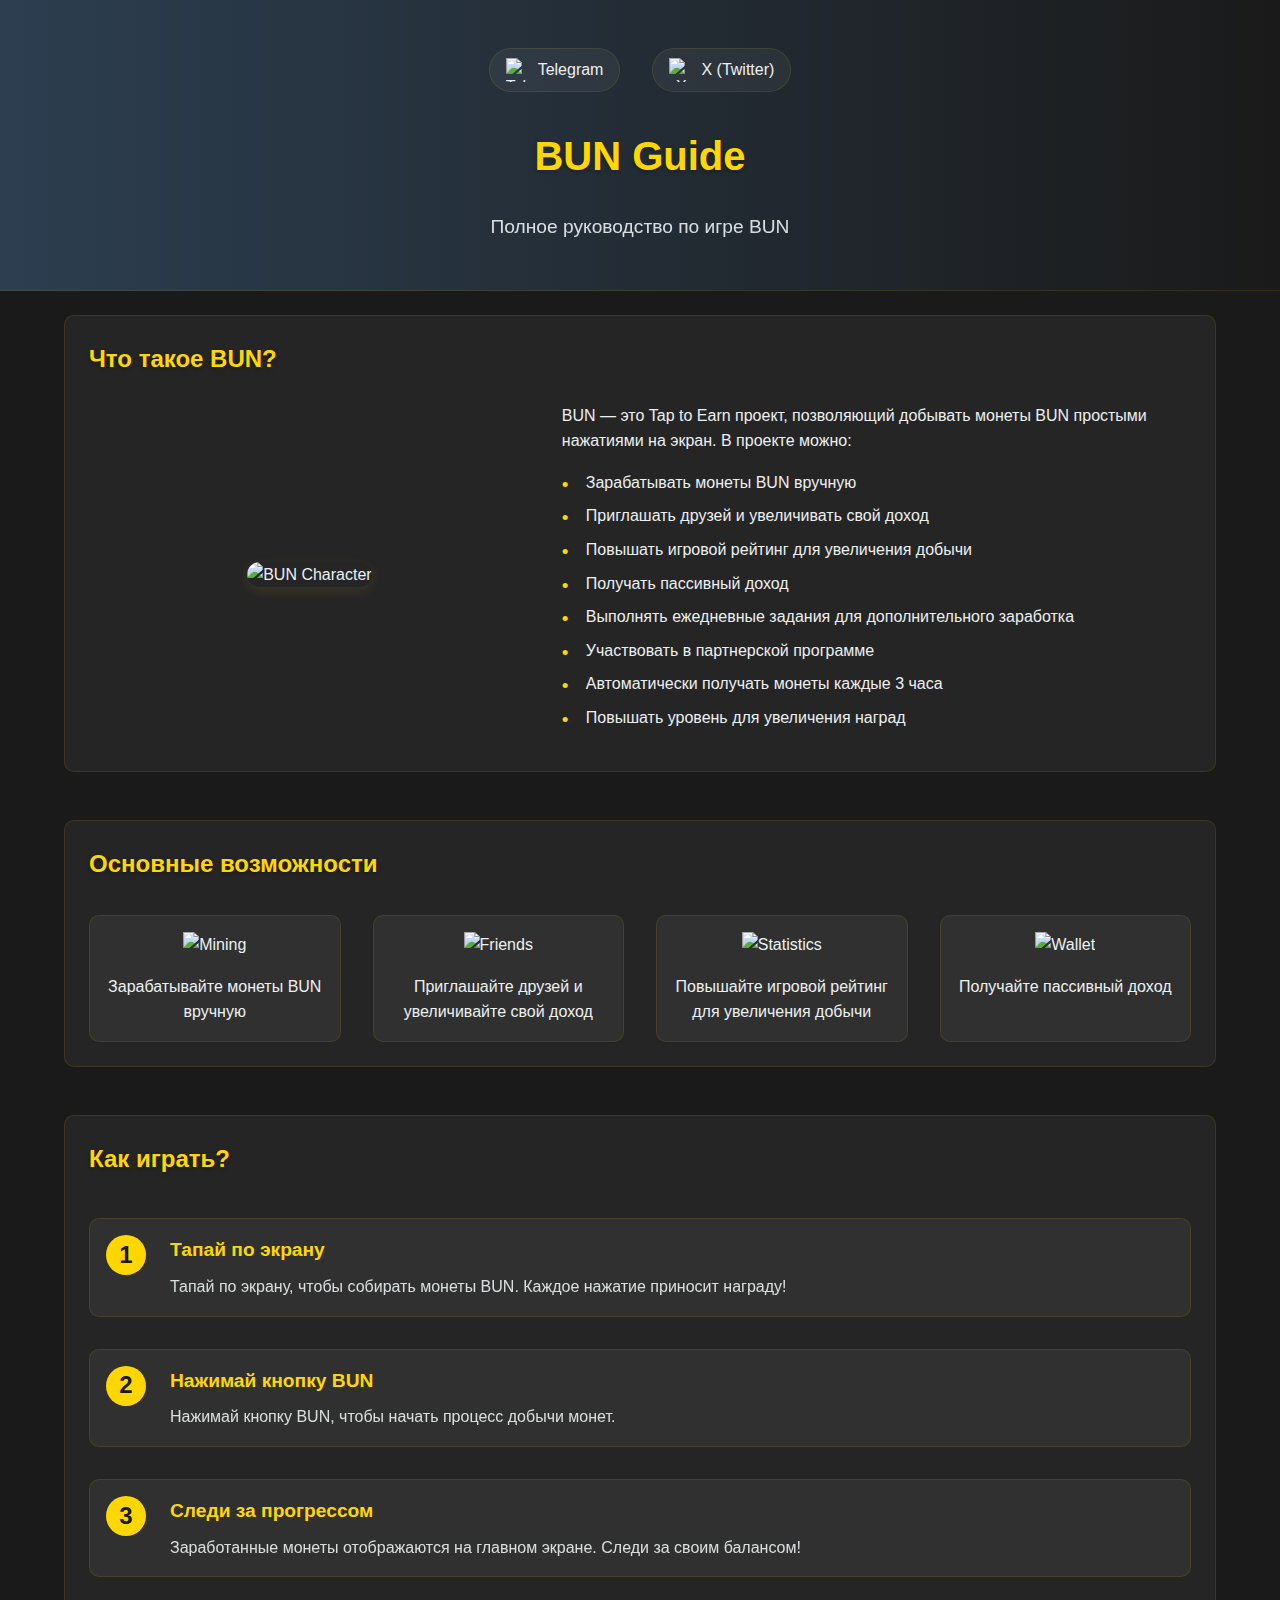
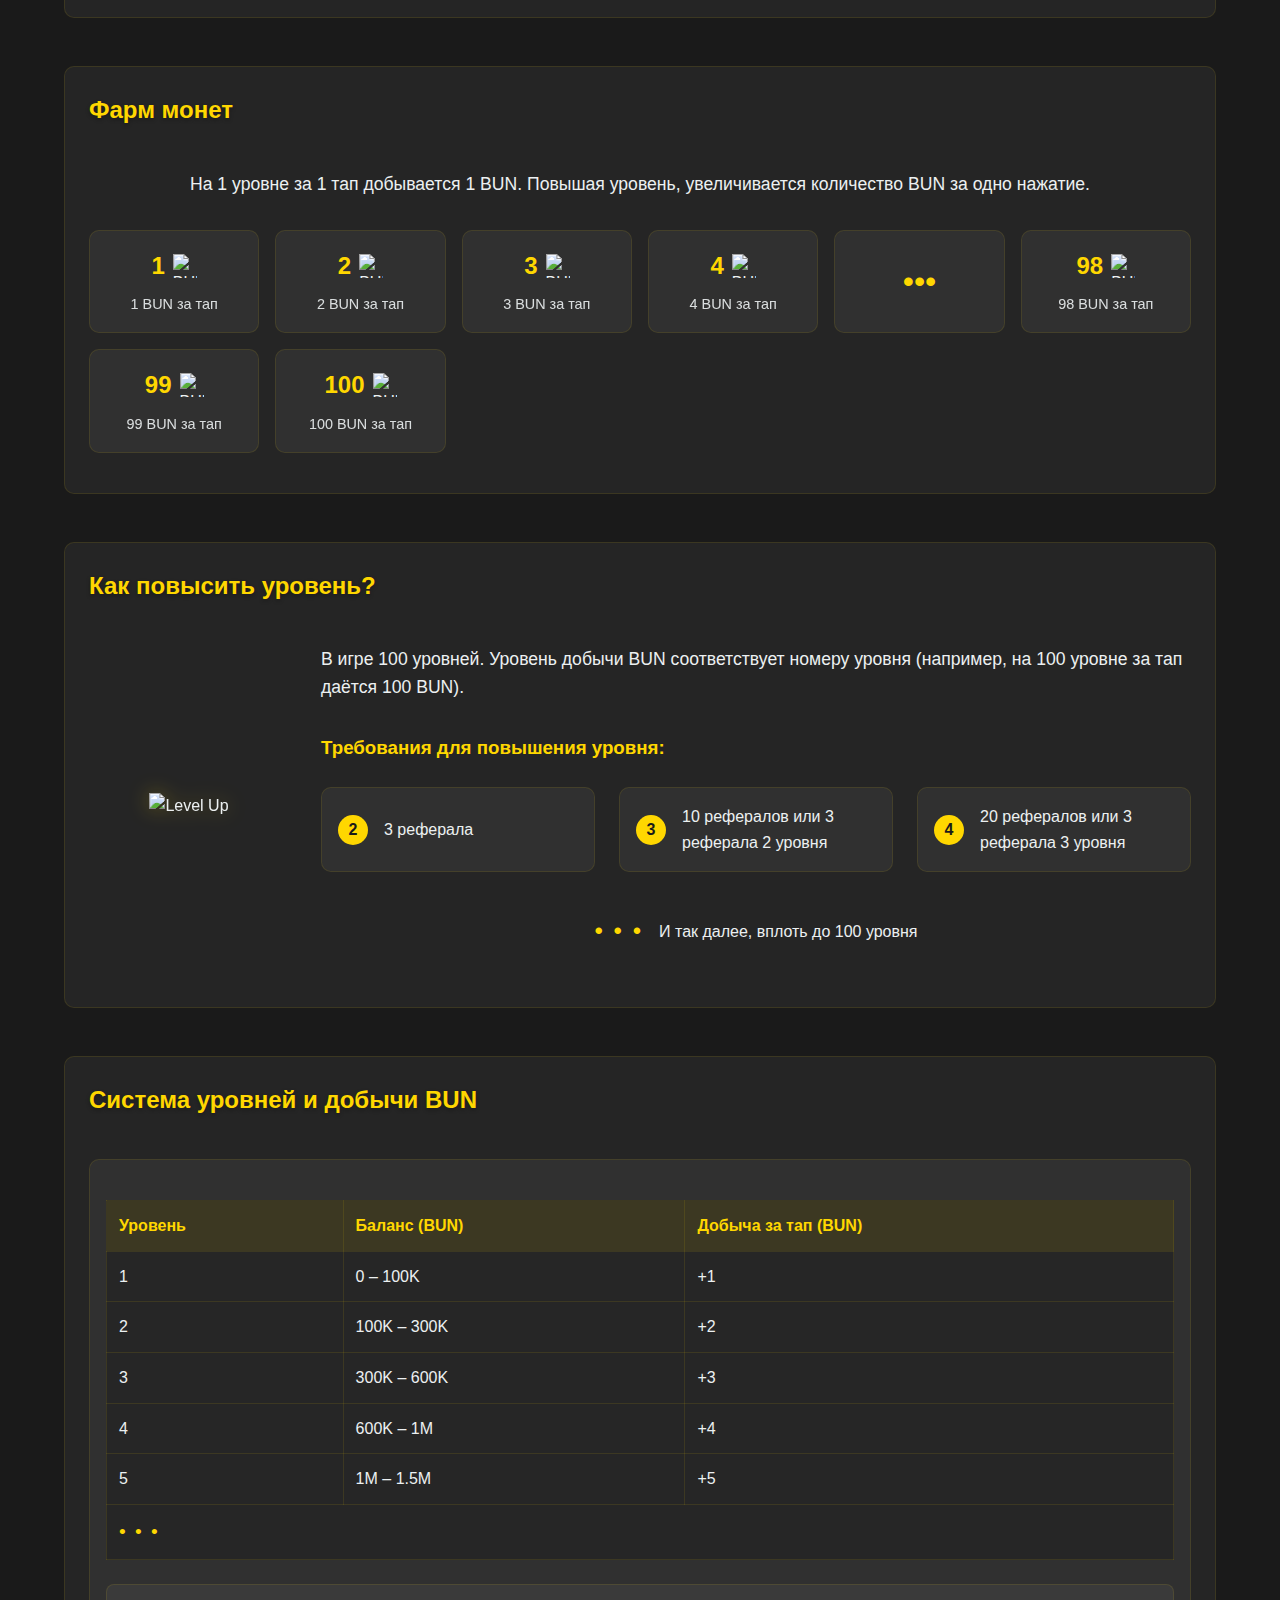
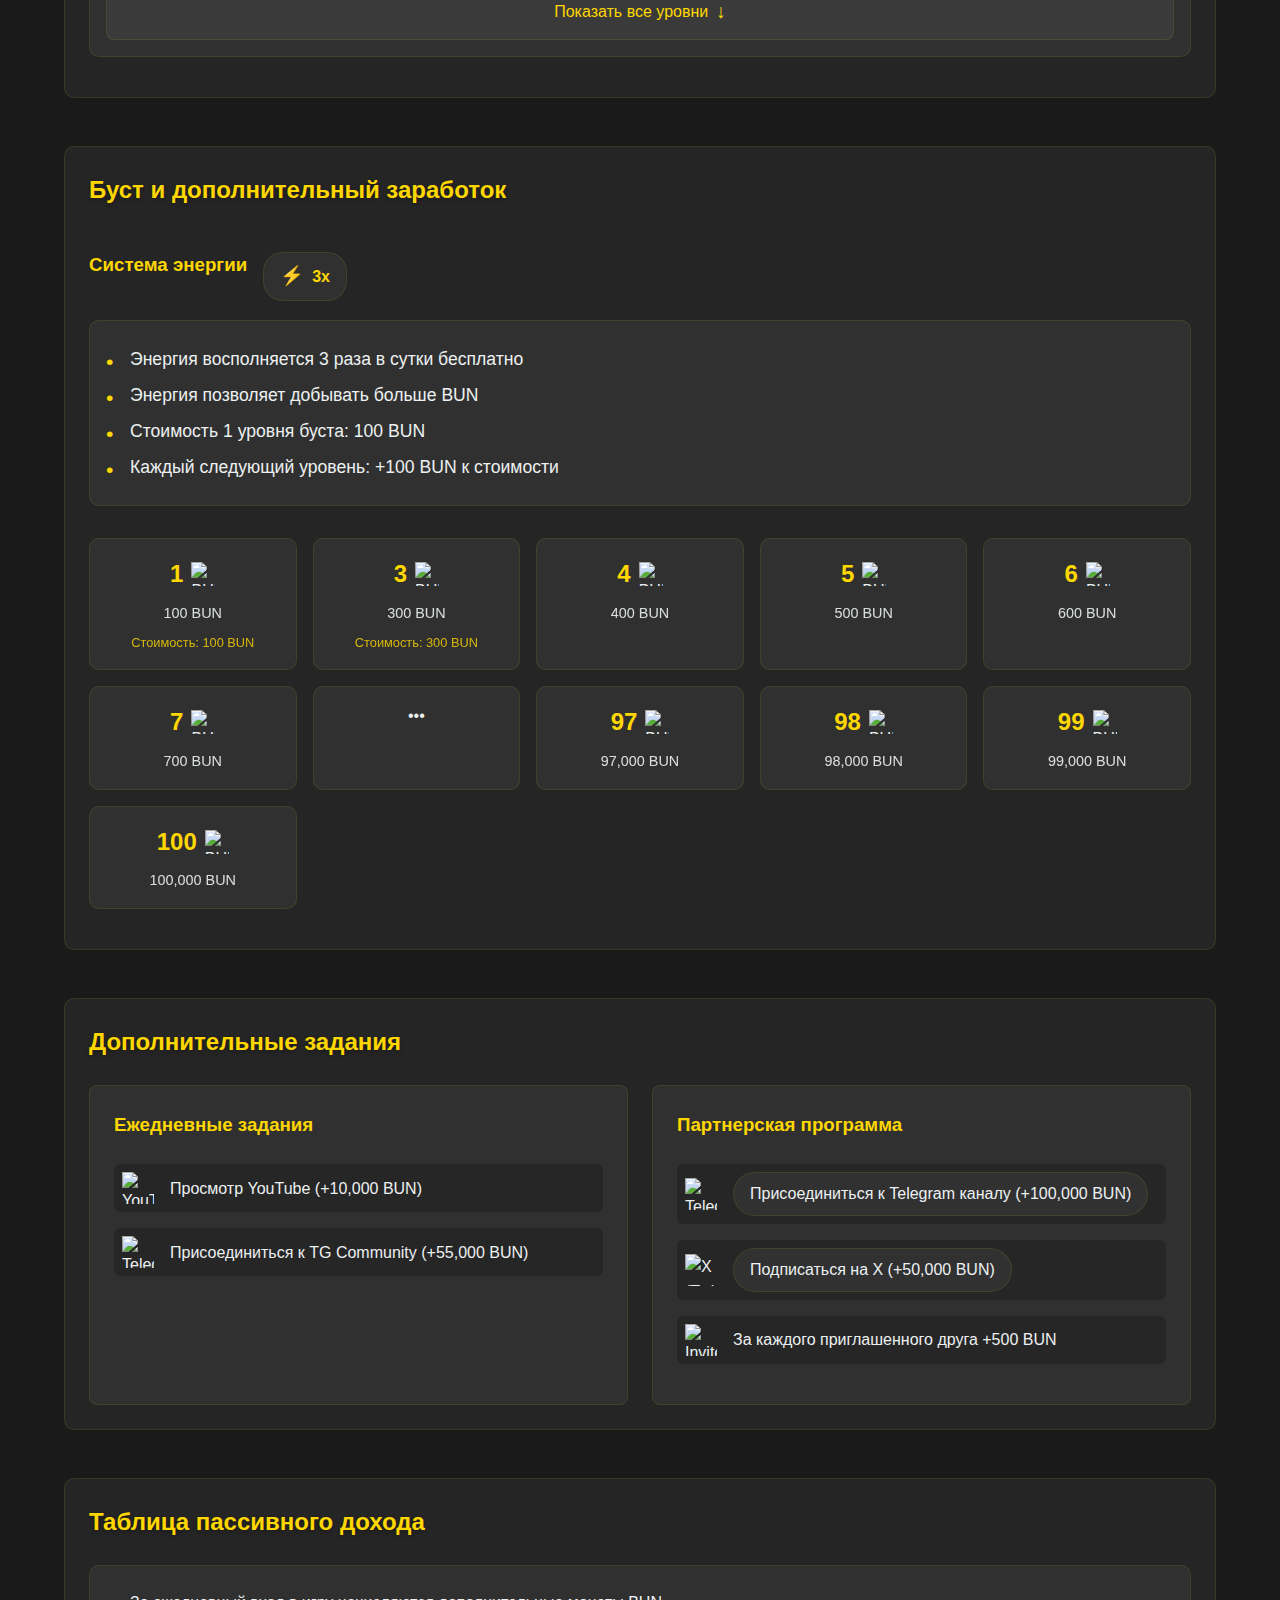
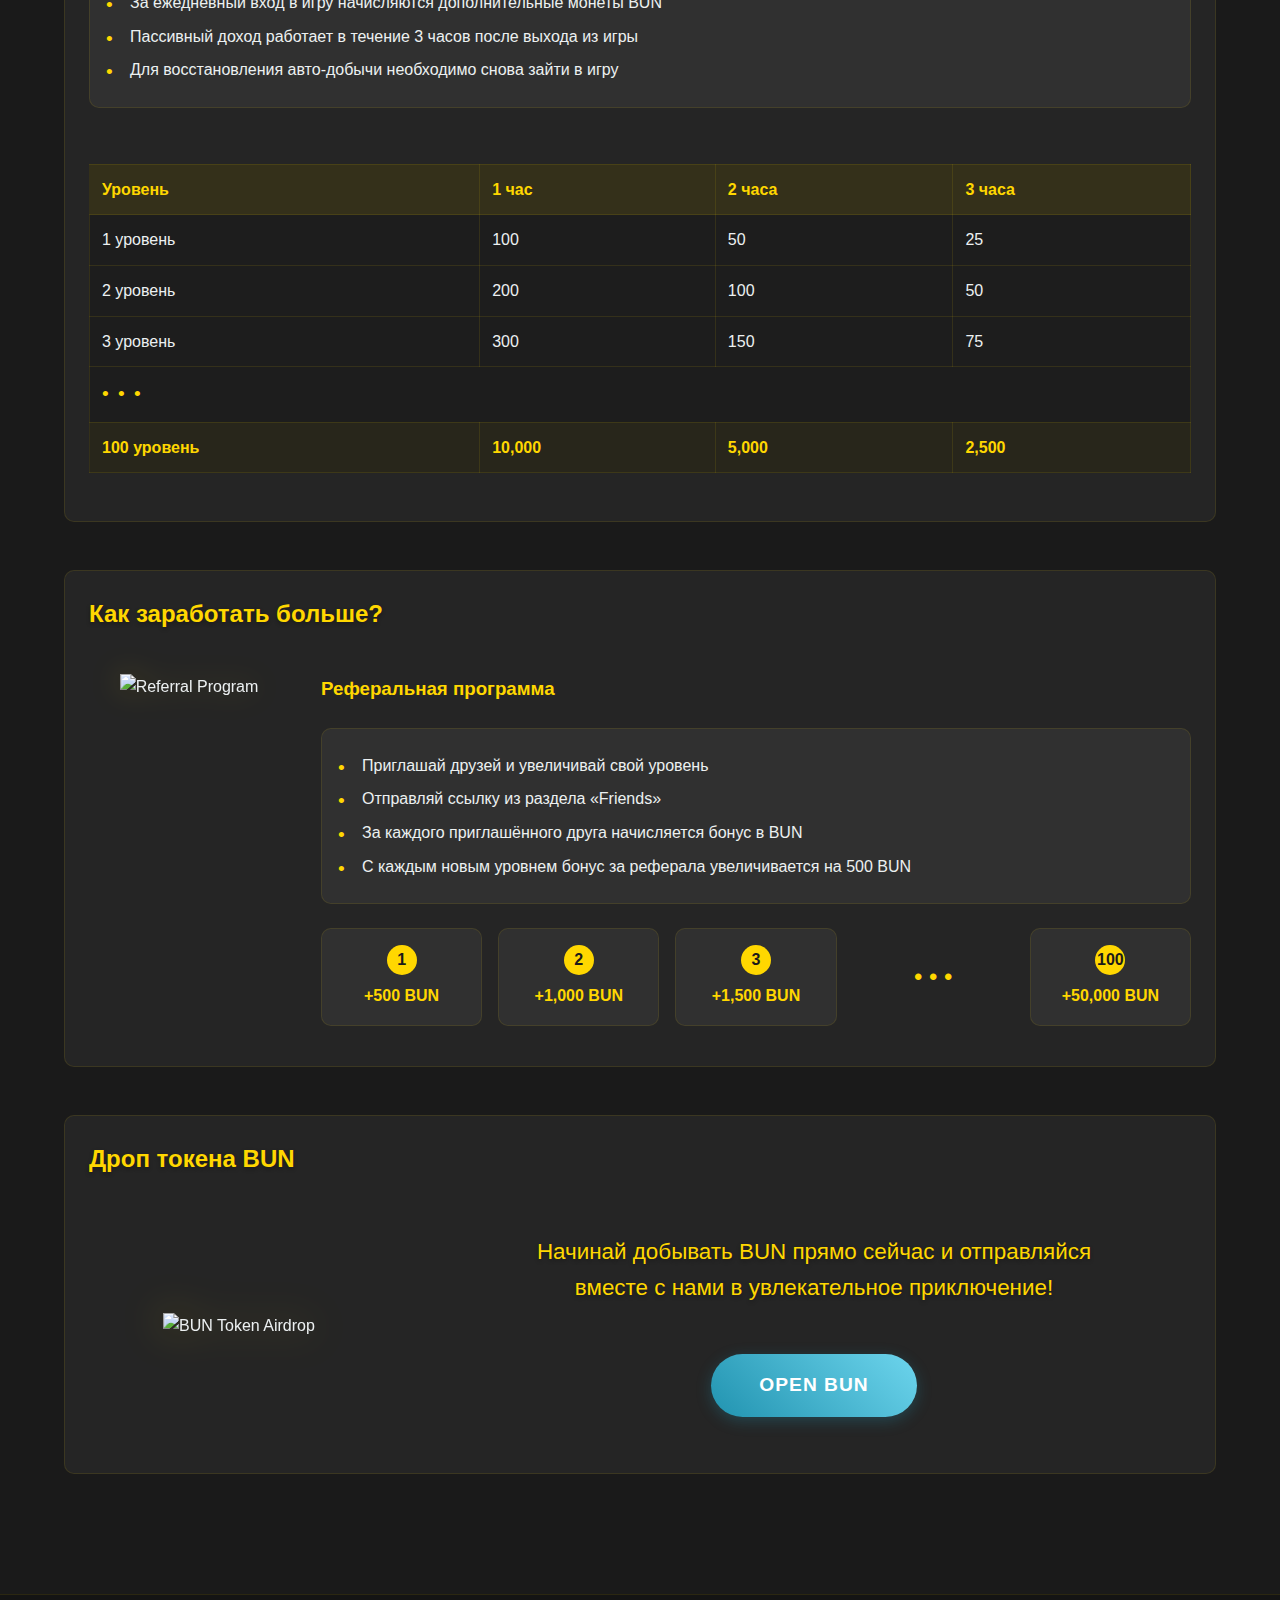
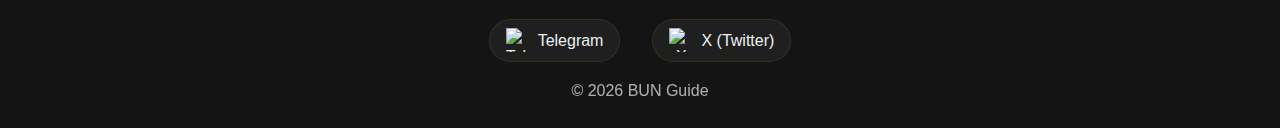
==== index.html @ 6df602f2 "Add files via upload" ====
<!DOCTYPE html>
<html lang="ru">
<head>
    <meta charset="UTF-8">
    <meta name="viewport" content="width=device-width, initial-scale=1.0">
    <title>BUN Guide - Руководство по игре</title>
    <link rel="stylesheet" href="styles.css">
</head>
<body>
    <header>
        <div class="social-links">
            <a href="https://t.me/buntoken" target="_blank" class="social-link">
                <img src="img/telegram.png" alt="Telegram" class="social-icon">
                Telegram
            </a>
            <a href="https://x.com/bun_token" target="_blank" class="social-link">
                <img src="img/x.png" alt="X (Twitter)" class="social-icon">
                X (Twitter)
            </a>
        </div>
        <h1>BUN Guide</h1>
        <p class="subtitle">Полное руководство по игре BUN</p>
    </header>

    <main>
        <section id="about">
            <h2>Что такое BUN?</h2>
            <div class="about-container">
                <div class="hero-image">
                    <img src="img/bun-hero.png" alt="BUN Character" class="main-character">
                </div>
                <div class="about-content">
                    <p>BUN — это Tap to Earn проект, позволяющий добывать монеты BUN простыми нажатиями на экран. В проекте можно:</p>
                    <ul class="about-list">
                        <li>Зарабатывать монеты BUN вручную</li>
                        <li>Приглашать друзей и увеличивать свой доход</li>
                        <li>Повышать игровой рейтинг для увеличения добычи</li>
                        <li>Получать пассивный доход</li>
                        <li>Выполнять ежедневные задания для дополнительного заработка</li>
                        <li>Участвовать в партнерской программе</li>
                        <li>Автоматически получать монеты каждые 3 часа</li>
                        <li>Повышать уровень для увеличения наград</li>
                    </ul>
                </div>
            </div>
        </section>

        <section id="features">
            <h2>Основные возможности</h2>
            <div class="features-grid">
                <div class="feature-item">
                    <img src="img/mine.png" alt="Mining" class="feature-icon">
                    <p>Зарабатывайте монеты BUN вручную</p>
                </div>
                <div class="feature-item">
                    <img src="img/friends.png" alt="Friends" class="feature-icon">
                    <p>Приглашайте друзей и увеличивайте свой доход</p>
                </div>
                <div class="feature-item">
                    <img src="img/stats.png" alt="Statistics" class="feature-icon">
                    <p>Повышайте игровой рейтинг для увеличения добычи</p>
                </div>
                <div class="feature-item">
                    <img src="img/wallet.png" alt="Wallet" class="feature-icon">
                    <p>Получайте пассивный доход</p>
                </div>
            </div>
        </section>

        <section id="gameplay">
            <h2>Как играть?</h2>
            <div class="gameplay-container">
                <div class="gameplay-content">
                    <div class="gameplay-step">
                        <div class="step-number">1</div>
                        <div class="step-description">
                            <h3>Тапай по экрану</h3>
                            <p>Тапай по экрану, чтобы собирать монеты BUN. Каждое нажатие приносит награду!</p>
                        </div>
                    </div>
                    <div class="gameplay-step">
                        <div class="step-number">2</div>
                        <div class="step-description">
                            <h3>Нажимай кнопку BUN</h3>
                            <p>Нажимай кнопку BUN, чтобы начать процесс добычи монет.</p>
                        </div>
                    </div>
                    <div class="gameplay-step">
                        <div class="step-number">3</div>
                        <div class="step-description">
                            <h3>Следи за прогрессом</h3>
                            <p>Заработанные монеты отображаются на главном экране. Следи за своим балансом!</p>
                        </div>
                    </div>
                </div>
            </div>
        </section>

        <section id="mining-levels">
            <h2>Фарм монет</h2>
            <div class="mining-info">
                <p class="mining-description">На 1 уровне за 1 тап добывается 1 BUN. Повышая уровень, увеличивается количество BUN за одно нажатие.</p>
                
                <div class="levels-grid">
                    <div class="level-item">
                        <div class="level-header">
                            <span class="level-number">1</span>
                            <img src="img/coin.png" alt="BUN coin" class="coin-icon">
                        </div>
                        <p class="level-reward">1 BUN за тап</p>
                    </div>
                    
                    <div class="level-item">
                        <div class="level-header">
                            <span class="level-number">2</span>
                            <img src="img/coin.png" alt="BUN coin" class="coin-icon">
                        </div>
                        <p class="level-reward">2 BUN за тап</p>
                    </div>
                    
                    <div class="level-item">
                        <div class="level-header">
                            <span class="level-number">3</span>
                            <img src="img/coin.png" alt="BUN coin" class="coin-icon">
                        </div>
                        <p class="level-reward">3 BUN за тап</p>
                    </div>
                    
                    <div class="level-item">
                        <div class="level-header">
                            <span class="level-number">4</span>
                            <img src="img/coin.png" alt="BUN coin" class="coin-icon">
                        </div>
                        <p class="level-reward">4 BUN за тап</p>
                    </div>

                    <div class="level-item dots">
                        <span>•••</span>
                    </div>

                    <div class="level-item">
                        <div class="level-header">
                            <span class="level-number">98</span>
                            <img src="img/coin.png" alt="BUN coin" class="coin-icon">
                        </div>
                        <p class="level-reward">98 BUN за тап</p>
                    </div>

                    <div class="level-item">
                        <div class="level-header">
                            <span class="level-number">99</span>
                            <img src="img/coin.png" alt="BUN coin" class="coin-icon">
                        </div>
                        <p class="level-reward">99 BUN за тап</p>
                    </div>

                    <div class="level-item">
                        <div class="level-header">
                            <span class="level-number">100</span>
                            <img src="img/coin.png" alt="BUN coin" class="coin-icon">
                        </div>
                        <p class="level-reward">100 BUN за тап</p>
                    </div>
                </div>
            </div>
        </section>

        <section id="level-up">
            <h2>Как повысить уровень?</h2>
            <div class="level-up-container">
                <div class="level-up-image">
                    <img src="img/boost.png" alt="Level Up" class="boost-icon">
                </div>
                <div class="level-up-content">
                    <p class="level-up-description">В игре 100 уровней. Уровень добычи BUN соответствует номеру уровня (например, на 100 уровне за тап даётся 100 BUN).</p>
                    
                    <h3>Требования для повышения уровня:</h3>
                    <div class="requirements-grid">
                        <div class="requirement-item">
                            <div class="level-badge">2</div>
                            <p>3 реферала</p>
                        </div>
                        <div class="requirement-item">
                            <div class="level-badge">3</div>
                            <p>10 рефералов или 3 реферала 2 уровня</p>
                        </div>
                        <div class="requirement-item">
                            <div class="level-badge">4</div>
                            <p>20 рефералов или 3 реферала 3 уровня</p>
                        </div>
                        <div class="requirement-item progression">
                            <span class="progression-dots">• • •</span>
                            <p>И так далее, вплоть до 100 уровня</p>
                        </div>
                    </div>
                </div>
            </div>
        </section>

        <section id="level-system">
            <h2>Система уровней и добычи BUN</h2>
            <div class="level-system-container">
                <div class="level-table">
                    <table>
                        <thead>
                            <tr>
                                <th>Уровень</th>
                                <th>Баланс (BUN)</th>
                                <th>Добыча за тап (BUN)</th>
                            </tr>
                        </thead>
                        <tbody>
                            <tr>
                                <td>1</td>
                                <td>0 – 100K</td>
                                <td>+1</td>
                            </tr>
                            <tr>
                                <td>2</td>
                                <td>100K – 300K</td>
                                <td>+2</td>
                            </tr>
                            <tr>
                                <td>3</td>
                                <td>300K – 600K</td>
                                <td>+3</td>
                            </tr>
                            <tr>
                                <td>4</td>
                                <td>600K – 1M</td>
                                <td>+4</td>
                            </tr>
                            <tr>
                                <td>5</td>
                                <td>1M – 1.5M</td>
                                <td>+5</td>
                            </tr>
                            <tr class="dots-row">
                                <td colspan="3">• • •</td>
                            </tr>
                        </tbody>
                    </table>
                    <button class="show-more-btn" onclick="openModal()">
                        Показать все уровни
                        <span class="arrow-icon">↓</span>
                    </button>
                </div>
            </div>

            <!-- Модальное окно -->
            <div id="levelModal" class="modal">
                <div class="modal-content">
                    <span class="close-btn" onclick="closeModal()">&times;</span>
                    <h3>Полная таблица уровней</h3>
                    <div class="full-table-container">
                        <table>
                            <thead>
                                <tr>
                                    <th>Уровень</th>
                                    <th>Баланс (BUN)</th>
                                    <th>Добыча за тап (BUN)</th>
                                </tr>
                            </thead>
                            <tbody>
                                <!-- Первые 15 уровней -->
                                <tr><td>1</td><td>0 – 100K</td><td>+1</td></tr>
                                <tr><td>2</td><td>100K – 300K</td><td>+2</td></tr>
                                <tr><td>3</td><td>300K – 600K</td><td>+3</td></tr>
                                <tr><td>4</td><td>600K – 1M</td><td>+4</td></tr>
                                <tr><td>5</td><td>1M – 1.5M</td><td>+5</td></tr>
                                <tr><td>6</td><td>1.5M – 2.1M</td><td>+6</td></tr>
                                <tr><td>7</td><td>2.1M – 2.8M</td><td>+7</td></tr>
                                <tr><td>8</td><td>2.8M – 3.6M</td><td>+8</td></tr>
                                <tr><td>9</td><td>2.8M – 3.6M</td><td>+9</td></tr>
                                <tr><td>10</td><td>3.6M – 3.6M</td><td>+10</td></tr>
                                <tr><td>11</td><td>3.6M – 4.5M</td><td>+11</td></tr>
                                <tr><td>12</td><td>4.5M – 5.5M</td><td>+12</td></tr>
                                <tr><td>13</td><td>5.5M – 6.6M</td><td>+13</td></tr>
                                <tr><td>14</td><td>6.6M – 7.8M</td><td>+14</td></tr>
                                <tr><td>15</td><td>7.8M – 9.1M</td><td>+15</td></tr>
                                <!-- Средние уровни -->
                                <tr class="dots-row"><td colspan="3">• • •</td></tr>
                                <tr><td>60</td><td>177M – 183M</td><td>+60</td></tr>
                                <tr><td>61</td><td>183M – 189.1M</td><td>+61</td></tr>
                                <tr class="dots-row"><td colspan="3">• • •</td></tr>
                                <tr><td>80</td><td>316M – 324M</td><td>+80</td></tr>
                                <tr><td>81</td><td>324M – 332.1M</td><td>+81</td></tr>
                                <tr class="dots-row"><td colspan="3">• • •</td></tr>
                                <tr><td>95</td><td>446.5M – 456M</td><td>+95</td></tr>
                                <tr><td>96</td><td>456M – 465.6M</td><td>+96</td></tr>
                                <tr class="dots-row"><td colspan="3">• • •</td></tr>
                                <tr><td>100</td><td>495M – 505M</td><td>+100</td></tr>
                            </tbody>
                        </table>
                    </div>
                </div>
            </div>
        </section>

        <section id="boost">
            <h2>Буст и дополнительный заработок</h2>
            <div class="boost-container">
                <div class="boost-content">
                    <div class="energy-info">
                        <div class="energy-header">
                            <h3>Система энергии</h3>
                            <div class="energy-indicator">
                                <span class="energy-icon-small">⚡</span>
                                <span class="energy-count">3x</span>
                            </div>
                        </div>
                        <div class="boost-description">
                            <ul class="boost-list">
                                <li>Энергия восполняется 3 раза в сутки бесплатно</li>
                                <li>Энергия позволяет добывать больше BUN</li>
                                <li>Стоимость 1 уровня буста: 100 BUN</li>
                                <li>Каждый следующий уровень: +100 BUN к стоимости</li>
                            </ul>
                        </div>
                    </div>
                    <div class="boost-grid">
                        <div class="boost-item">
                            <div class="level-header">
                                <span class="level-number">1</span>
                                <img src="img/coin.png" alt="BUN coin" class="coin-icon">
                            </div>
                            <div class="boost-value">100 BUN</div>
                            <div class="boost-cost">Стоимость: 100 BUN</div>
                        </div>
                        <div class="boost-item">
                            <div class="level-header">
                                <span class="level-number">3</span>
                                <img src="img/coin.png" alt="BUN coin" class="coin-icon">
                            </div>
                            <div class="boost-value">300 BUN</div>
                            <div class="boost-cost">Стоимость: 300 BUN</div>
                        </div>
                        <div class="boost-item">
                            <div class="level-header">
                                <span class="level-number">4</span>
                                <img src="img/coin.png" alt="BUN coin" class="coin-icon">
                            </div>
                            <div class="boost-value">400 BUN</div>
                        </div>
                        <div class="boost-item">
                            <div class="level-header">
                                <span class="level-number">5</span>
                                <img src="img/coin.png" alt="BUN coin" class="coin-icon">
                            </div>
                            <div class="boost-value">500 BUN</div>
                        </div>
                        <div class="boost-item">
                            <div class="level-header">
                                <span class="level-number">6</span>
                                <img src="img/coin.png" alt="BUN coin" class="coin-icon">
                            </div>
                            <div class="boost-value">600 BUN</div>
                        </div>
                        <div class="boost-item">
                            <div class="level-header">
                                <span class="level-number">7</span>
                                <img src="img/coin.png" alt="BUN coin" class="coin-icon">
                            </div>
                            <div class="boost-value">700 BUN</div>
                        </div>
                        <div class="boost-item dots">
                            <span>•••</span>
                        </div>
                        <div class="boost-item">
                            <div class="level-header">
                                <span class="level-number">97</span>
                                <img src="img/coin.png" alt="BUN coin" class="coin-icon">
                            </div>
                            <div class="boost-value">97,000 BUN</div>
                        </div>
                        <div class="boost-item">
                            <div class="level-header">
                                <span class="level-number">98</span>
                                <img src="img/coin.png" alt="BUN coin" class="coin-icon">
                            </div>
                            <div class="boost-value">98,000 BUN</div>
                        </div>
                        <div class="boost-item">
                            <div class="level-header">
                                <span class="level-number">99</span>
                                <img src="img/coin.png" alt="BUN coin" class="coin-icon">
                            </div>
                            <div class="boost-value">99,000 BUN</div>
                        </div>
                        <div class="boost-item">
                            <div class="level-header">
                                <span class="level-number">100</span>
                                <img src="img/coin.png" alt="BUN coin" class="coin-icon">
                            </div>
                            <div class="boost-value">100,000 BUN</div>
                        </div>
                    </div>
                </div>
            </div>
        </section>

        <section id="tasks">
            <h2>Дополнительные задания</h2>
            <div class="tasks-container">
                <div class="task">
                    <h3>Ежедневные задания</h3>
                    <div class="task-item">
                        <img src="img/youtube.png" alt="YouTube" class="task-icon">
                        <p>Просмотр YouTube (+10,000 BUN)</p>
                    </div>
                    <div class="task-item">
                        <img src="img/telegram.png" alt="Telegram" class="task-icon">
                        <p>Присоединиться к TG Community (+55,000 BUN)</p>
                    </div>
                </div>
                <div class="task">
                    <h3>Партнерская программа</h3>
                    <div class="task-item">
                        <img src="img/telegram.png" alt="Telegram Channel" class="task-icon">
                        <p>
                            <a href="https://t.me/buntoken" target="_blank" class="social-link">
                                Присоединиться к Telegram каналу (+100,000 BUN)
                            </a>
                        </p>
                    </div>
                    <div class="task-item">
                        <img src="img/x.png" alt="X (Twitter)" class="task-icon">
                        <p>
                            <a href="https://x.com/bun_token" target="_blank" class="social-link">
                                Подписаться на X (+50,000 BUN)
                            </a>
                        </p>
                    </div>
                    <div class="task-item">
                        <img src="img/invite.png" alt="Invite" class="task-icon">
                        <p>За каждого приглашенного друга +500 BUN</p>
                    </div>
                </div>
            </div>
        </section>

        <section id="earnings">
            <h2>Таблица пассивного дохода</h2>
            <div class="earnings-info">
                <ul class="earnings-list">
                    <li>За ежедневный вход в игру начисляются дополнительные монеты BUN</li>
                    <li>Пассивный доход работает в течение 3 часов после выхода из игры</li>
                    <li>Для восстановления авто-добычи необходимо снова зайти в игру</li>
                </ul>
            </div>
            <div class="table-container">
                <table>
                    <thead>
                        <tr>
                            <th>Уровень</th>
                            <th>1 час</th>
                            <th>2 часа</th>
                            <th>3 часа</th>
                        </tr>
                    </thead>
                    <tbody>
                        <tr>
                            <td>1 уровень</td>
                            <td>100</td>
                            <td>50</td>
                            <td>25</td>
                        </tr>
                        <tr>
                            <td>2 уровень</td>
                            <td>200</td>
                            <td>100</td>
                            <td>50</td>
                        </tr>
                        <tr>
                            <td>3 уровень</td>
                            <td>300</td>
                            <td>150</td>
                            <td>75</td>
                        </tr>
                        <tr class="dots-row">
                            <td colspan="4">• • •</td>
                        </tr>
                        <tr class="highlight-row">
                            <td>100 уровень</td>
                            <td>10,000</td>
                            <td>5,000</td>
                            <td>2,500</td>
                        </tr>
                    </tbody>
                </table>
            </div>
        </section>

        <section id="earn-more">
            <h2>Как заработать больше?</h2>
            <div class="referral-container">
                <div class="referral-image">
                    <img src="img/friends.png" alt="Referral Program" class="referral-icon">
                </div>
                <div class="referral-content">
                    <h3>Реферальная программа</h3>
                    <div class="referral-info">
                        <ul class="referral-list">
                            <li>Приглашай друзей и увеличивай свой уровень</li>
                            <li>Отправляй ссылку из раздела «Friends»</li>
                            <li>За каждого приглашённого друга начисляется бонус в BUN</li>
                            <li>С каждым новым уровнем бонус за реферала увеличивается на 500 BUN</li>
                        </ul>
                    </div>
                    <div class="referral-grid">
                        <div class="referral-item">
                            <div class="level-badge">1</div>
                            <div class="referral-bonus">+500 BUN</div>
                        </div>
                        <div class="referral-item">
                            <div class="level-badge">2</div>
                            <div class="referral-bonus">+1,000 BUN</div>
                        </div>
                        <div class="referral-item">
                            <div class="level-badge">3</div>
                            <div class="referral-bonus">+1,500 BUN</div>
                        </div>
                        <div class="referral-item dots">
                            <span>• • •</span>
                        </div>
                        <div class="referral-item">
                            <div class="level-badge">100</div>
                            <div class="referral-bonus">+50,000 BUN</div>
                        </div>
                    </div>
                </div>
            </div>
        </section>

        <section id="airdrop">
            <h2>Дроп токена BUN</h2>
            <div class="airdrop-container">
                <div class="airdrop-image">
                    <img src="img/airdrop.png" alt="BUN Token Airdrop" class="airdrop-icon">
                </div>
                <div class="airdrop-content">
                    <p class="airdrop-description">Начинай добывать BUN прямо сейчас и отправляйся вместе с нами в увлекательное приключение!</p>
                    <div class="airdrop-button-container">
                        <a href="https://t.me/buntoken" target="_blank" class="airdrop-button">
                            <span>OPEN BUN</span>
                        </a>
                    </div>
                </div>
            </div>
        </section>
    </main>

    <footer>
        <div class="footer-content">
            <div class="social-links">
                <a href="https://t.me/buntoken" target="_blank" class="social-link">
                    <img src="img/telegram.png" alt="Telegram" class="social-icon">
                    Telegram
                </a>
                <a href="https://x.com/bun_token" target="_blank" class="social-link">
                    <img src="img/x.png" alt="X (Twitter)" class="social-icon">
                    X (Twitter)
                </a>
            </div>
            <p class="copyright">© <span id="currentYear"></span> BUN Guide</p>
        </div>
    </footer>

    <script>
    function openModal() {
        document.getElementById('levelModal').style.display = 'block';
        document.body.style.overflow = 'hidden';
    }

    function closeModal() {
        document.getElementById('levelModal').style.display = 'none';
        document.body.style.overflow = 'auto';
    }

    // Закрытие модального окна при клике вне его
    window.onclick = function(event) {
        const modal = document.getElementById('levelModal');
        if (event.target == modal) {
            closeModal();
        }
    }

    // Закрытие модального окна при нажатии Esc
    document.addEventListener('keydown', function(event) {
        if (event.key === 'Escape') {
            closeModal();
        }
    });

    document.getElementById('currentYear').textContent = new Date().getFullYear();
    </script>
</body>
</html>
---- styles.css ----
:root {
    --primary-color: #FF6B6B;
    --secondary-color: #FFD700;
    --dark-bg: #1a1a1a;
    --light-text: #ECF0F1;
    --spacing: 1.5rem;
    --card-bg: rgba(255, 255, 255, 0.05);
    --header-gradient: linear-gradient(to right, #2C3E50, #1a1a1a);
}

* {
    margin: 0;
    padding: 0;
    box-sizing: border-box;
}

body {
    font-family: 'Inter', sans-serif;
    line-height: 1.6;
    color: var(--light-text);
    background-color: var(--dark-bg);
}

header {
    text-align: center;
    padding: calc(var(--spacing) * 2);
    background: var(--header-gradient);
    border-bottom: 1px solid rgba(255, 215, 0, 0.1);
}

h1 {
    font-size: 2.5rem;
    margin-bottom: var(--spacing);
    color: var(--secondary-color);
    text-shadow: 0 2px 4px rgba(0,0,0,0.3);
}

h2 {
    color: var(--secondary-color);
    margin-bottom: var(--spacing);
    text-shadow: 0 2px 4px rgba(0,0,0,0.3);
}

h3 {
    color: var(--secondary-color);
    margin-bottom: var(--spacing);
}

.subtitle {
    font-size: 1.2rem;
    opacity: 0.9;
}

main {
    max-width: 1200px;
    margin: 0 auto;
    padding: var(--spacing);
}

section {
    margin-bottom: calc(var(--spacing) * 2);
    background: var(--card-bg);
    border-radius: 10px;
    padding: var(--spacing);
    border: 1px solid rgba(255, 215, 0, 0.1);
}

.table-container {
    overflow-x: auto;
}

table {
    width: 100%;
    border-collapse: collapse;
    margin: var(--spacing) 0;
    background: rgba(0, 0, 0, 0.2);
}

th, td {
    padding: 12px;
    text-align: left;
    border: 1px solid rgba(255, 215, 0, 0.1);
}

th {
    background-color: rgba(255, 215, 0, 0.1);
    color: var(--secondary-color);
}

.tasks-container {
    display: grid;
    grid-template-columns: repeat(auto-fit, minmax(300px, 1fr));
    gap: var(--spacing);
}

.task {
    background: var(--card-bg);
    padding: var(--spacing);
    border-radius: 8px;
    border: 1px solid rgba(255, 215, 0, 0.1);
}

footer {
    text-align: center;
    padding: var(--spacing);
    margin-top: calc(var(--spacing) * 2);
    background: rgba(0, 0, 0, 0.2);
    border-top: 1px solid rgba(255, 215, 0, 0.1);
}

.hero-image {
    text-align: center;
    margin: 2rem 0;
}

.main-character {
    max-width: 300px;
    height: auto;
    border-radius: 15px;
    box-shadow: 0 4px 12px rgba(255, 215, 0, 0.1);
}

.features-grid {
    display: grid;
    grid-template-columns: repeat(auto-fit, minmax(200px, 1fr));
    gap: 2rem;
    margin-top: 2rem;
}

.feature-item {
    text-align: center;
    padding: 1rem;
    background: var(--card-bg);
    border-radius: 10px;
    transition: transform 0.3s ease;
    border: 1px solid rgba(255, 215, 0, 0.1);
}

.feature-item:hover {
    transform: translateY(-5px);
    box-shadow: 0 4px 12px rgba(255, 215, 0, 0.1);
}

.feature-icon {
    width: 64px;
    height: 64px;
    margin-bottom: 1rem;
}

.task-item {
    display: flex;
    align-items: center;
    gap: 1rem;
    margin: 1rem 0;
    padding: 0.5rem;
    border-radius: 6px;
    background: rgba(0, 0, 0, 0.2);
}

.task-icon {
    width: 32px;
    height: 32px;
}

@media (max-width: 768px) {
    h1 {
        font-size: 2rem;
    }

    .tasks-container {
        grid-template-columns: 1fr;
    }

    section {
        padding: var(--spacing);
    }

    .main-character {
        max-width: 200px;
    }
    
    .features-grid {
        grid-template-columns: 1fr;
    }
}

.about-container {
    display: flex;
    align-items: center;
    gap: 2rem;
    margin-top: 1rem;
}

.hero-image {
    flex: 0 0 40%;
    text-align: center;
    margin: 0;
}

.about-content {
    flex: 1;
}

.about-list {
    list-style: none;
    margin: 1rem 0;
}

.about-list li {
    margin: 0.5rem 0;
    padding-left: 1.5rem;
    position: relative;
}

.about-list li::before {
    content: "•";
    color: var(--secondary-color);
    position: absolute;
    left: 0;
    font-size: 1.2em;
}

@media (max-width: 768px) {
    .about-container {
        flex-direction: column;
        text-align: center;
    }

    .about-list {
        text-align: left;
    }

    .hero-image {
        margin-bottom: 1rem;
    }
}

.gameplay-container {
    padding: 1rem 0;
}

.gameplay-content {
    display: flex;
    flex-direction: column;
    gap: 2rem;
}

.gameplay-step {
    display: flex;
    align-items: flex-start;
    gap: 1.5rem;
    padding: 1rem;
    background: var(--card-bg);
    border-radius: 10px;
    border: 1px solid rgba(255, 215, 0, 0.1);
    transition: transform 0.3s ease;
}

.gameplay-step:hover {
    transform: translateX(10px);
    box-shadow: 0 4px 12px rgba(255, 215, 0, 0.1);
}

.step-number {
    display: flex;
    align-items: center;
    justify-content: center;
    width: 40px;
    height: 40px;
    background: var(--secondary-color);
    color: var(--dark-bg);
    border-radius: 50%;
    font-size: 1.5rem;
    font-weight: bold;
    flex-shrink: 0;
}

.step-description {
    flex: 1;
}

.step-description h3 {
    margin-bottom: 0.5rem;
    font-size: 1.2rem;
}

.step-description p {
    color: var(--light-text);
    opacity: 0.9;
}

@media (max-width: 768px) {
    .gameplay-step {
        flex-direction: column;
        align-items: center;
        text-align: center;
    }

    .gameplay-step:hover {
        transform: translateY(-5px);
    }
}

.mining-info {
    padding: 1rem 0;
}

.mining-description {
    text-align: center;
    margin-bottom: 2rem;
    font-size: 1.1rem;
}

.levels-grid {
    display: grid;
    grid-template-columns: repeat(auto-fit, minmax(150px, 1fr));
    gap: 1rem;
    margin-top: 2rem;
}

.level-item {
    background: var(--card-bg);
    border: 1px solid rgba(255, 215, 0, 0.1);
    border-radius: 10px;
    padding: 1rem;
    text-align: center;
    transition: transform 0.3s ease;
}

.level-item:hover {
    transform: translateY(-5px);
    box-shadow: 0 4px 12px rgba(255, 215, 0, 0.1);
}

.level-header {
    display: flex;
    align-items: center;
    justify-content: center;
    gap: 0.5rem;
    margin-bottom: 0.5rem;
}

.level-number {
    font-size: 1.5rem;
    font-weight: bold;
    color: var(--secondary-color);
}

.coin-icon {
    width: 24px;
    height: 24px;
}

.level-reward {
    font-size: 0.9rem;
    opacity: 0.9;
}

.level-item.dots {
    display: flex;
    align-items: center;
    justify-content: center;
    font-size: 2rem;
    color: var(--secondary-color);
}

@media (max-width: 768px) {
    .levels-grid {
        grid-template-columns: repeat(auto-fit, minmax(120px, 1fr));
    }
    
    .level-item {
        padding: 0.8rem;
    }
    
    .level-number {
        font-size: 1.2rem;
    }
}

.level-up-container {
    display: flex;
    gap: 2rem;
    align-items: center;
    padding: 1rem 0;
}

.level-up-image {
    flex: 0 0 200px;
    text-align: center;
}

.boost-icon {
    width: 180px;
    height: auto;
    filter: drop-shadow(0 0 10px rgba(255, 215, 0, 0.3));
}

.level-up-content {
    flex: 1;
}

.level-up-description {
    margin-bottom: 2rem;
    font-size: 1.1rem;
    line-height: 1.6;
}

.requirements-grid {
    display: grid;
    grid-template-columns: repeat(auto-fit, minmax(200px, 1fr));
    gap: 1.5rem;
    margin-top: 1.5rem;
}

.requirement-item {
    background: var(--card-bg);
    border: 1px solid rgba(255, 215, 0, 0.1);
    border-radius: 10px;
    padding: 1rem;
    display: flex;
    align-items: center;
    gap: 1rem;
    transition: transform 0.3s ease;
}

.requirement-item:hover {
    transform: translateY(-5px);
    box-shadow: 0 4px 12px rgba(255, 215, 0, 0.1);
}

.level-badge {
    background: var(--secondary-color);
    color: var(--dark-bg);
    width: 30px;
    height: 30px;
    border-radius: 50%;
    display: flex;
    align-items: center;
    justify-content: center;
    font-weight: bold;
    flex-shrink: 0;
}

.requirement-item.progression {
    grid-column: 1 / -1;
    justify-content: center;
    background: transparent;
    border: none;
}

.progression-dots {
    color: var(--secondary-color);
    font-size: 1.5rem;
    letter-spacing: 2px;
}

@media (max-width: 768px) {
    .level-up-container {
        flex-direction: column;
        text-align: center;
    }

    .level-up-image {
        flex: 0 0 auto;
        margin-bottom: 1.5rem;
    }

    .boost-icon {
        width: 150px;
    }

    .requirement-item {
        text-align: left;
    }
}

.boost-container {
    padding: 1rem 0;
}

.boost-content {
    width: 100%;
}

.boost-image {
    flex: 0 0 200px;
    text-align: center;
}

.energy-icon {
    width: 160px;
    height: auto;
    filter: drop-shadow(0 0 15px rgba(255, 215, 0, 0.2));
}

.energy-info {
    margin-bottom: 2rem;
}

.energy-header {
    display: flex;
    align-items: center;
    gap: 1rem;
    margin-bottom: 1rem;
}

.energy-indicator {
    display: flex;
    align-items: center;
    gap: 0.5rem;
    background: var(--card-bg);
    padding: 0.5rem 1rem;
    border-radius: 20px;
    border: 1px solid rgba(255, 215, 0, 0.1);
}

.energy-icon-small {
    color: var(--secondary-color);
    font-size: 1.2rem;
}

.energy-count {
    font-weight: bold;
    color: var(--secondary-color);
}

.boost-description {
    font-size: 1.1rem;
    line-height: 1.6;
    margin-bottom: 1.5rem;
    padding: 1rem;
    background: var(--card-bg);
    border-radius: 10px;
    border: 1px solid rgba(255, 215, 0, 0.1);
}

.boost-grid {
    display: grid;
    grid-template-columns: repeat(auto-fit, minmax(180px, 1fr));
    gap: 1rem;
}

.boost-item {
    background: var(--card-bg);
    border: 1px solid rgba(255, 215, 0, 0.1);
    border-radius: 10px;
    padding: 1rem;
    text-align: center;
    transition: transform 0.3s ease;
}

.boost-item:hover {
    transform: translateY(-5px);
    box-shadow: 0 4px 12px rgba(255, 215, 0, 0.1);
}

.boost-time {
    font-size: 1.1rem;
    color: var(--secondary-color);
    margin-bottom: 0.5rem;
    font-weight: bold;
}

.boost-value {
    font-size: 0.9rem;
    opacity: 0.9;
}

.boost-cost {
    font-size: 0.8rem;
    color: var(--secondary-color);
    opacity: 0.8;
    margin-top: 0.5rem;
}

@media (max-width: 768px) {
    .boost-container {
        flex-direction: column;
        text-align: center;
    }

    .boost-image {
        flex: 0 0 auto;
        margin-bottom: 1.5rem;
    }

    .energy-icon {
        width: 120px;
    }

    .energy-header {
        justify-content: center;
    }
}

.boost-list {
    list-style: none;
    margin: 0;
    padding: 0;
}

.boost-list li {
    margin: 0.5rem 0;
    padding-left: 1.5rem;
    position: relative;
}

.boost-list li::before {
    content: "•";
    color: var(--secondary-color);
    position: absolute;
    left: 0;
    font-size: 1.2em;
}

.social-links {
    display: flex;
    justify-content: center;
    gap: 2rem;
    margin-bottom: 1rem;
}

header .social-links {
    margin-bottom: 2rem;
}

.social-link {
    display: flex;
    align-items: center;
    gap: 0.5rem;
    color: var(--light-text);
    text-decoration: none;
    padding: 0.5rem 1rem;
    border-radius: 25px;
    background: var(--card-bg);
    border: 1px solid rgba(255, 215, 0, 0.1);
    transition: all 0.3s ease;
}

.social-link:hover {
    background: rgba(255, 215, 0, 0.1);
    transform: translateY(-2px);
}

.social-icon {
    width: 24px;
    height: 24px;
}

.footer-content {
    display: flex;
    flex-direction: column;
    align-items: center;
    gap: 1rem;
}

footer .social-links {
    margin-bottom: 0;
}

.copyright {
    color: var(--light-text);
    opacity: 0.7;
}

@media (max-width: 768px) {
    .social-links {
        flex-direction: column;
        gap: 1rem;
        align-items: center;
    }
}

.task-item:hover {
    background: rgba(255, 215, 0, 0.05);
    transform: translateX(5px);
    transition: all 0.3s ease;
}

.earnings-info {
    margin-bottom: 2rem;
    padding: 1rem;
    background: var(--card-bg);
    border-radius: 10px;
    border: 1px solid rgba(255, 215, 0, 0.1);
}

.earnings-list {
    list-style: none;
    margin: 0;
    padding: 0;
}

.earnings-list li {
    margin: 0.5rem 0;
    padding-left: 1.5rem;
    position: relative;
}

.earnings-list li::before {
    content: "•";
    color: var(--secondary-color);
    position: absolute;
    left: 0;
    font-size: 1.2em;
}

.dots-row {
    text-align: center;
    color: var(--secondary-color);
    font-size: 1.2em;
    letter-spacing: 2px;
}

.highlight-row {
    background: rgba(255, 215, 0, 0.05);
}

.highlight-row td {
    color: var(--secondary-color);
    font-weight: bold;
}

.referral-container {
    display: flex;
    gap: 2rem;
    align-items: flex-start;
    padding: 1rem 0;
}

.referral-image {
    flex: 0 0 200px;
    text-align: center;
}

.referral-icon {
    width: 160px;
    height: auto;
    filter: drop-shadow(0 0 15px rgba(255, 215, 0, 0.2));
}

.referral-content {
    flex: 1;
}

.referral-info {
    margin: 1.5rem 0;
    padding: 1rem;
    background: var(--card-bg);
    border-radius: 10px;
    border: 1px solid rgba(255, 215, 0, 0.1);
}

.referral-list {
    list-style: none;
    margin: 0;
    padding: 0;
}

.referral-list li {
    margin: 0.5rem 0;
    padding-left: 1.5rem;
    position: relative;
}

.referral-list li::before {
    content: "•";
    color: var(--secondary-color);
    position: absolute;
    left: 0;
    font-size: 1.2em;
}

.referral-grid {
    display: grid;
    grid-template-columns: repeat(auto-fit, minmax(150px, 1fr));
    gap: 1rem;
    margin-top: 1.5rem;
}

.referral-item {
    background: var(--card-bg);
    border: 1px solid rgba(255, 215, 0, 0.1);
    border-radius: 10px;
    padding: 1rem;
    text-align: center;
    transition: transform 0.3s ease;
    display: flex;
    flex-direction: column;
    align-items: center;
    gap: 0.5rem;
}

.referral-item:hover {
    transform: translateY(-5px);
    box-shadow: 0 4px 12px rgba(255, 215, 0, 0.1);
}

.referral-bonus {
    color: var(--secondary-color);
    font-weight: bold;
}

.referral-item.dots {
    justify-content: center;
    font-size: 1.5rem;
    color: var(--secondary-color);
    background: transparent;
    border: none;
}

@media (max-width: 768px) {
    .referral-container {
        flex-direction: column;
        text-align: center;
    }

    .referral-image {
        margin-bottom: 1.5rem;
    }

    .referral-icon {
        width: 120px;
    }
}

.airdrop-container {
    display: flex;
    gap: 3rem;
    align-items: center;
    padding: 2rem 0;
    text-align: center;
}

.airdrop-image {
    flex: 0 0 300px;
}

.airdrop-icon {
    width: 100%;
    height: auto;
    filter: drop-shadow(0 0 20px rgba(255, 215, 0, 0.3));
}

.airdrop-content {
    flex: 1;
    display: flex;
    flex-direction: column;
    align-items: center;
    gap: 2rem;
}

.airdrop-description {
    font-size: 1.4rem;
    line-height: 1.6;
    color: var(--secondary-color);
    text-shadow: 0 2px 4px rgba(0,0,0,0.3);
    max-width: 600px;
    margin: 0 auto;
}

.airdrop-button-container {
    margin-top: 1rem;
}

.airdrop-button {
    display: inline-flex;
    align-items: center;
    justify-content: center;
    padding: 1rem 3rem;
    background: linear-gradient(45deg, #2193b0, #6dd5ed);
    border-radius: 50px;
    color: white;
    text-decoration: none;
    font-size: 1.2rem;
    font-weight: bold;
    text-transform: uppercase;
    letter-spacing: 1px;
    transition: all 0.3s ease;
    border: none;
    cursor: pointer;
    box-shadow: 0 4px 15px rgba(33, 147, 176, 0.3);
    min-width: 180px;
}

.airdrop-button:hover {
    transform: translateY(-3px);
    box-shadow: 0 6px 20px rgba(33, 147, 176, 0.4);
}

.airdrop-button:active {
    transform: translateY(-1px);
}

.wallet-icon {
    width: 24px;
    height: 24px;
}

@media (max-width: 768px) {
    .airdrop-container {
        flex-direction: column;
        gap: 2rem;
        padding: 1rem 0;
    }

    .airdrop-image {
        flex: 0 0 auto;
        max-width: 200px;
        margin: 0 auto;
    }

    .airdrop-description {
        font-size: 1.2rem;
    }

    .airdrop-button {
        padding: 0.8rem 1.5rem;
        font-size: 1rem;
    }
}

/* Стили для таблицы уровней */
.level-system-container {
    padding: 1rem 0;
}

.level-table {
    background: var(--card-bg);
    border-radius: 10px;
    padding: 1rem;
    border: 1px solid rgba(255, 215, 0, 0.1);
}

.show-more-btn {
    display: flex;
    align-items: center;
    justify-content: center;
    gap: 0.5rem;
    width: 100%;
    padding: 1rem;
    margin-top: 1rem;
    background: var(--card-bg);
    border: 1px solid rgba(255, 215, 0, 0.1);
    border-radius: 8px;
    color: var(--secondary-color);
    font-size: 1rem;
    cursor: pointer;
    transition: all 0.3s ease;
}

.show-more-btn:hover {
    background: rgba(255, 215, 0, 0.1);
}

.arrow-icon {
    font-size: 1.2em;
}

/* Модальное окно */
.modal {
    display: none;
    position: fixed;
    top: 0;
    left: 0;
    width: 100%;
    height: 100%;
    background: rgba(0, 0, 0, 0.8);
    z-index: 1000;
    overflow-y: auto;
}

.modal-content {
    position: relative;
    background: var(--dark-bg);
    margin: 2rem auto;
    padding: 2rem;
    max-width: 800px;
    border-radius: 10px;
    border: 1px solid rgba(255, 215, 0, 0.1);
}

.close-btn {
    position: absolute;
    top: 1rem;
    right: 1rem;
    font-size: 2rem;
    color: var(--secondary-color);
    cursor: pointer;
    transition: color 0.3s ease;
}

.close-btn:hover {
    color: var(--primary-color);
}

.full-table-container {
    margin-top: 1rem;
    max-height: 70vh;
    overflow-y: auto;
    border-radius: 8px;
}

.full-table-container table {
    position: relative;
}

.full-table-container thead {
    position: sticky;
    top: 0;
    background: var(--dark-bg);
    z-index: 1;
}

.full-table-container tr:nth-child(even) {
    background: rgba(255, 215, 0, 0.03);
}

.full-table-container tr:hover {
    background: rgba(255, 215, 0, 0.05);
}

/* Стилизация скроллбара */
.full-table-container::-webkit-scrollbar {
    width: 8px;
}

.full-table-container::-webkit-scrollbar-track {
    background: var(--card-bg);
    border-radius: 4px;
}

.full-table-container::-webkit-scrollbar-thumb {
    background: var(--secondary-color);
    border-radius: 4px;
}
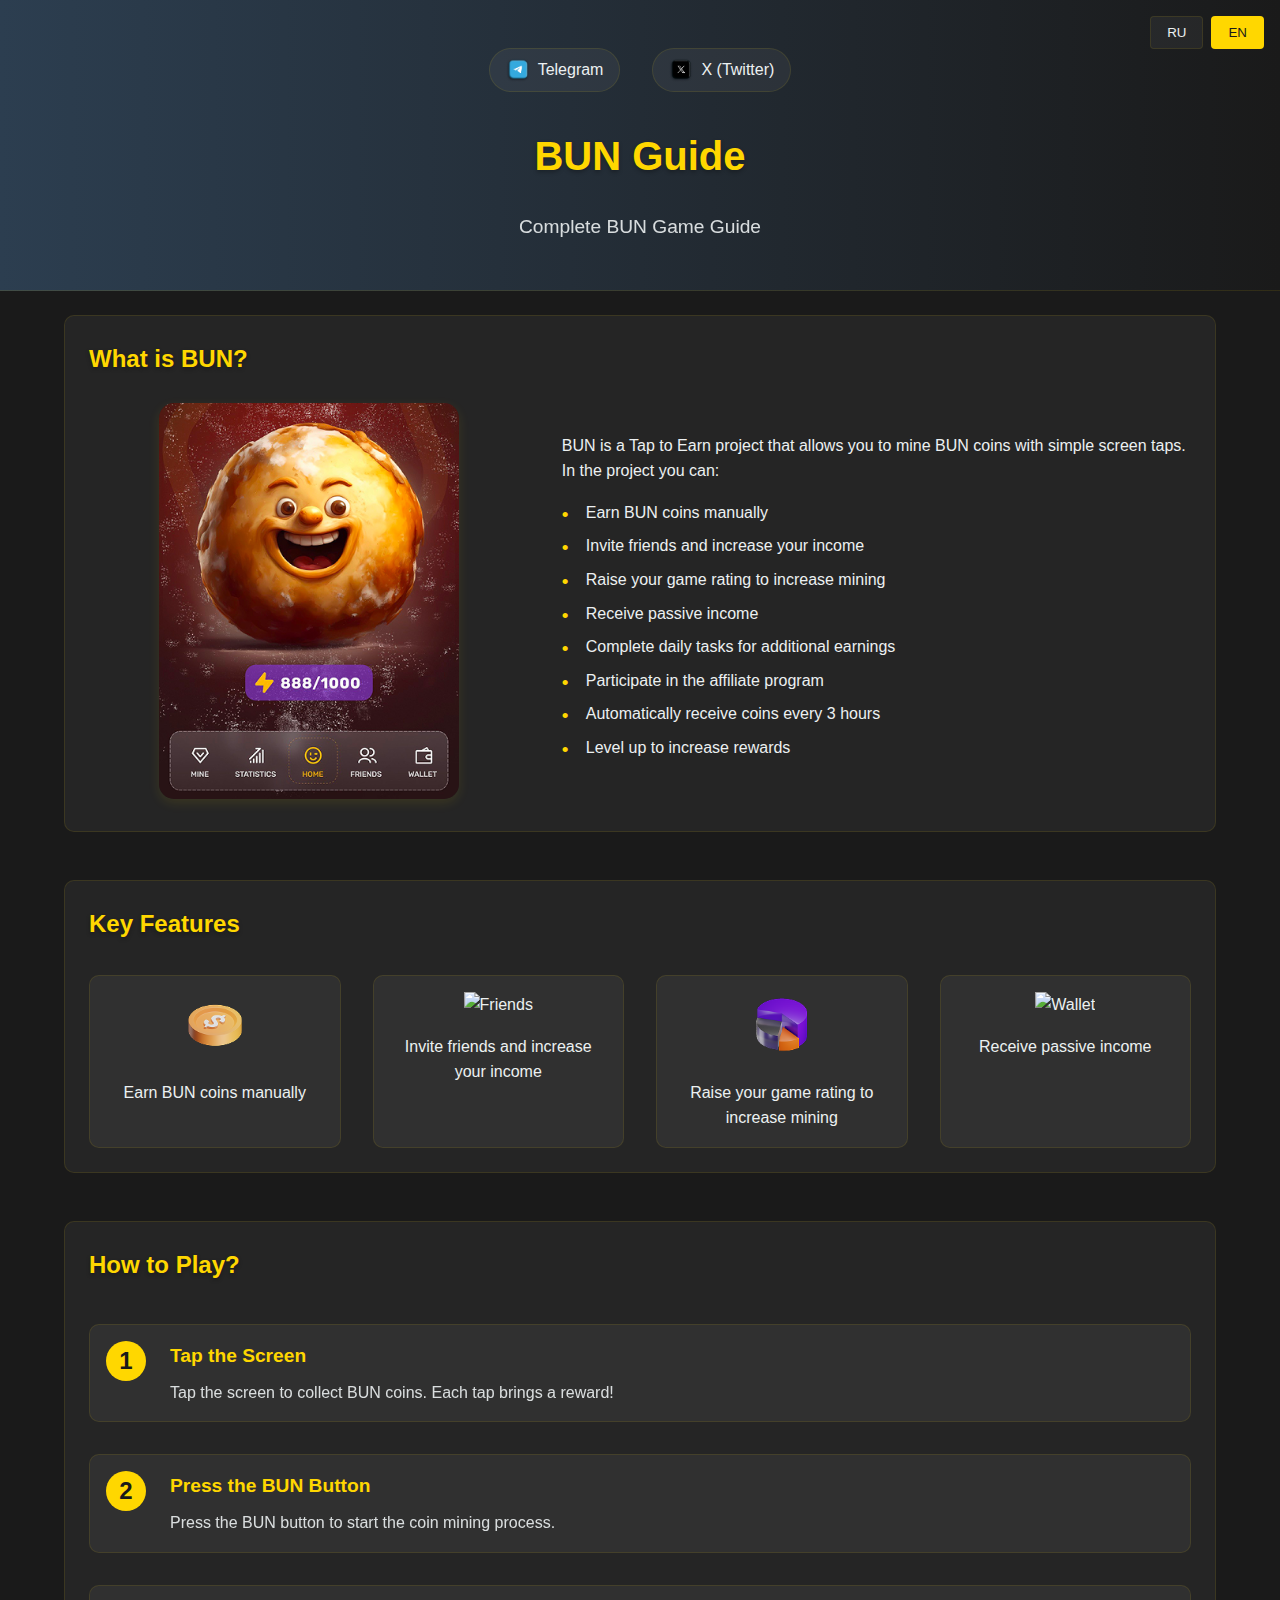
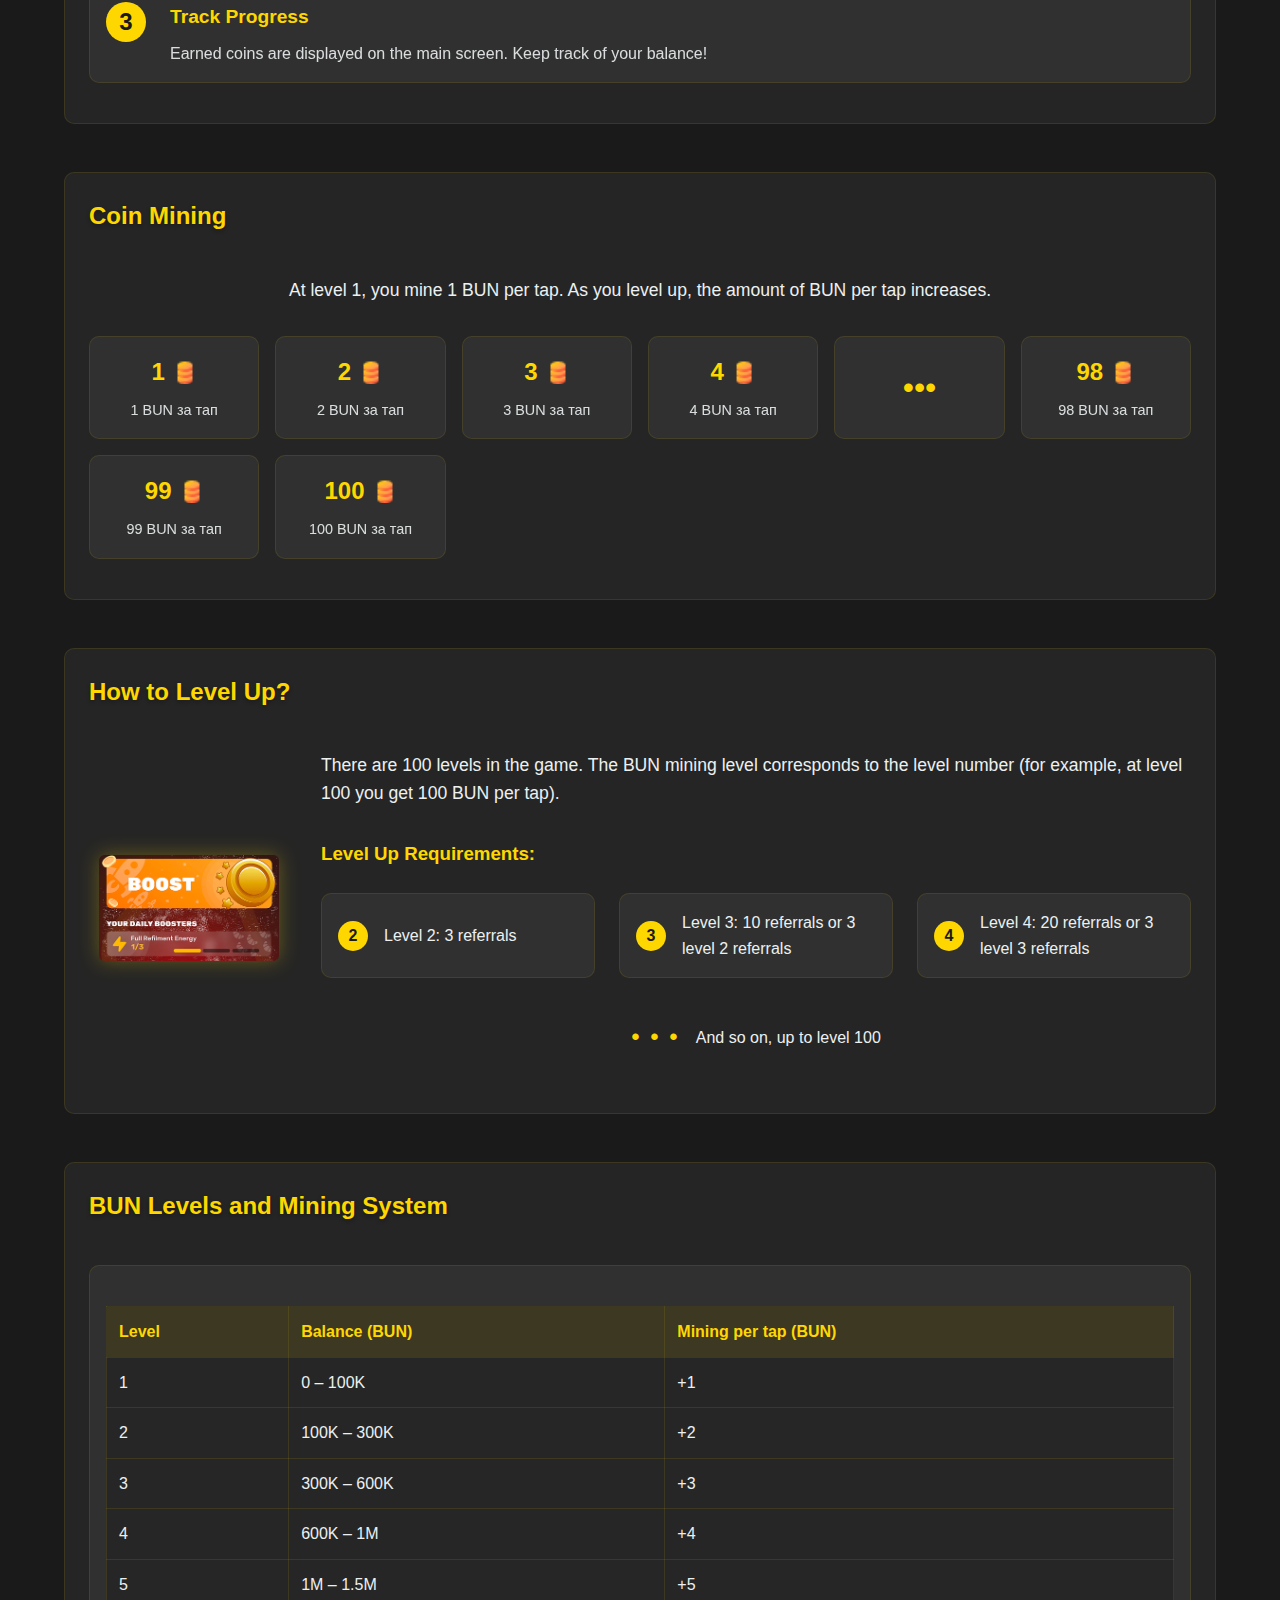
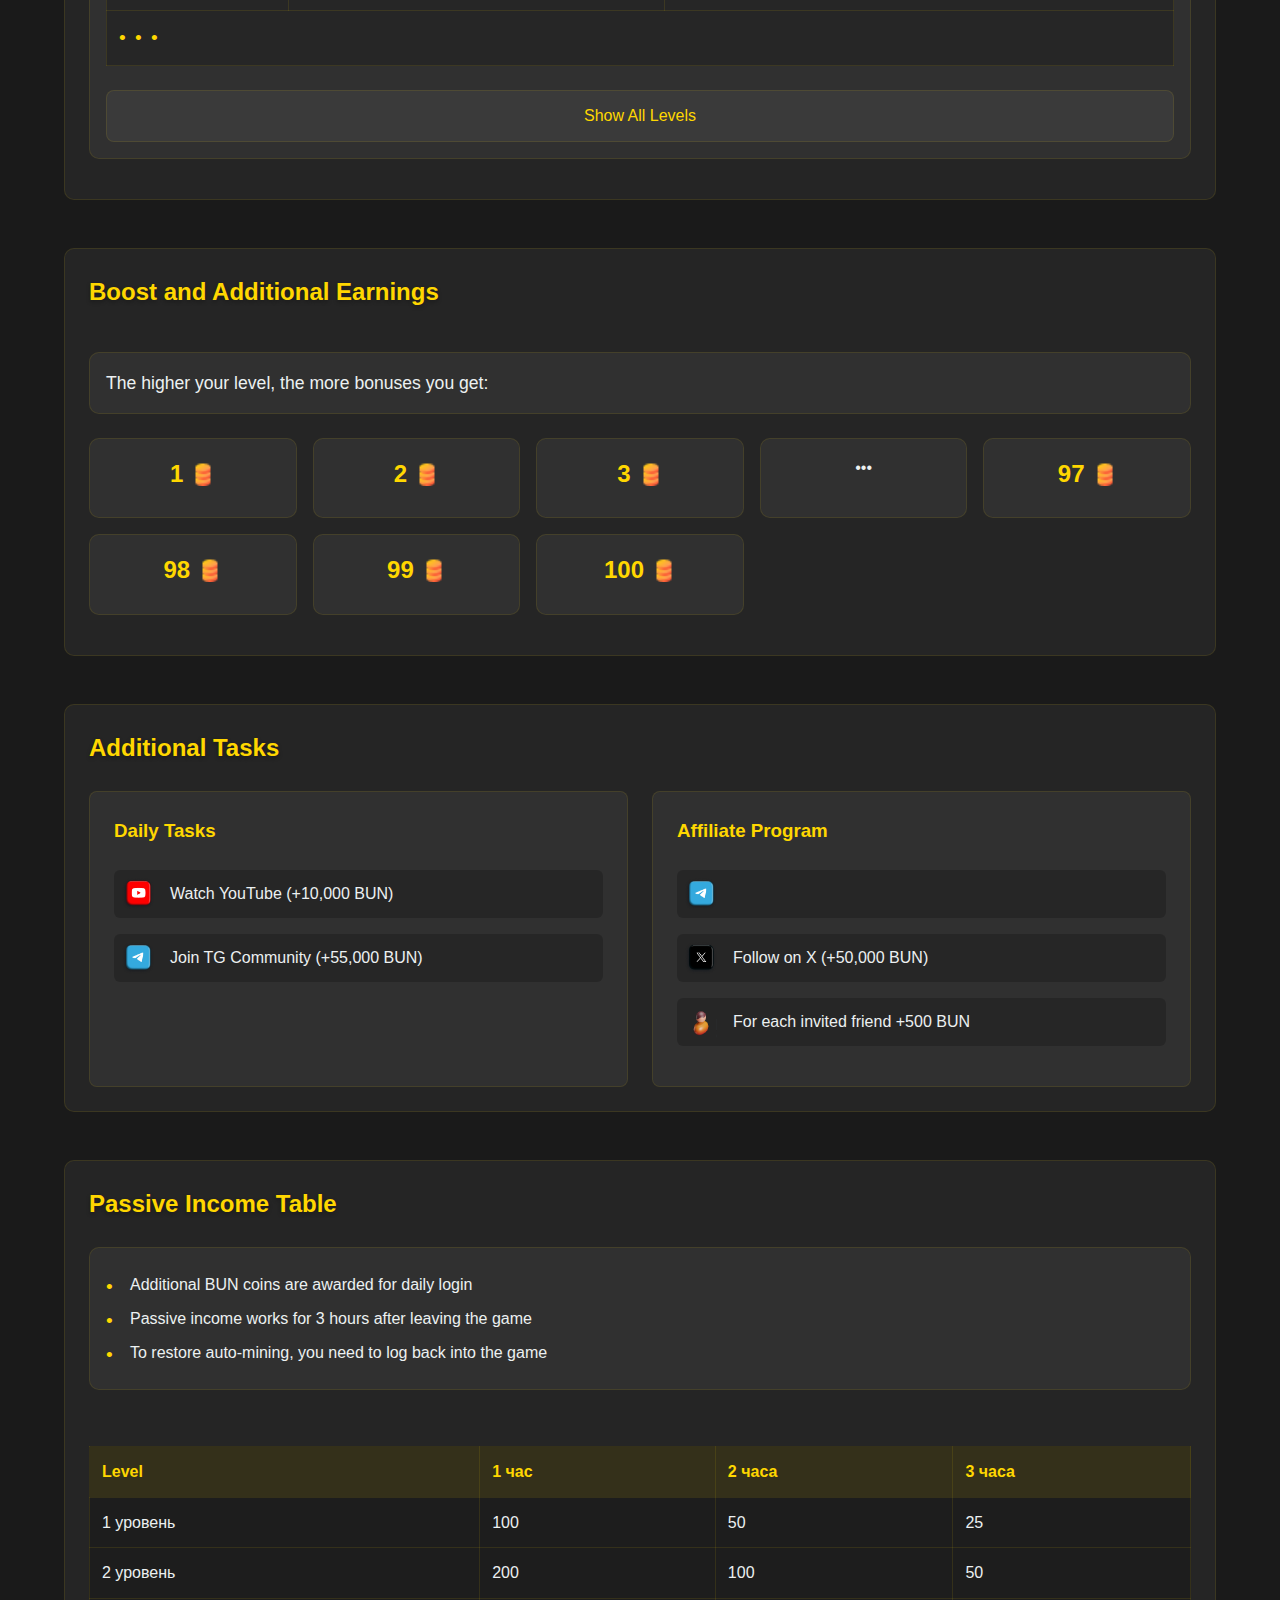
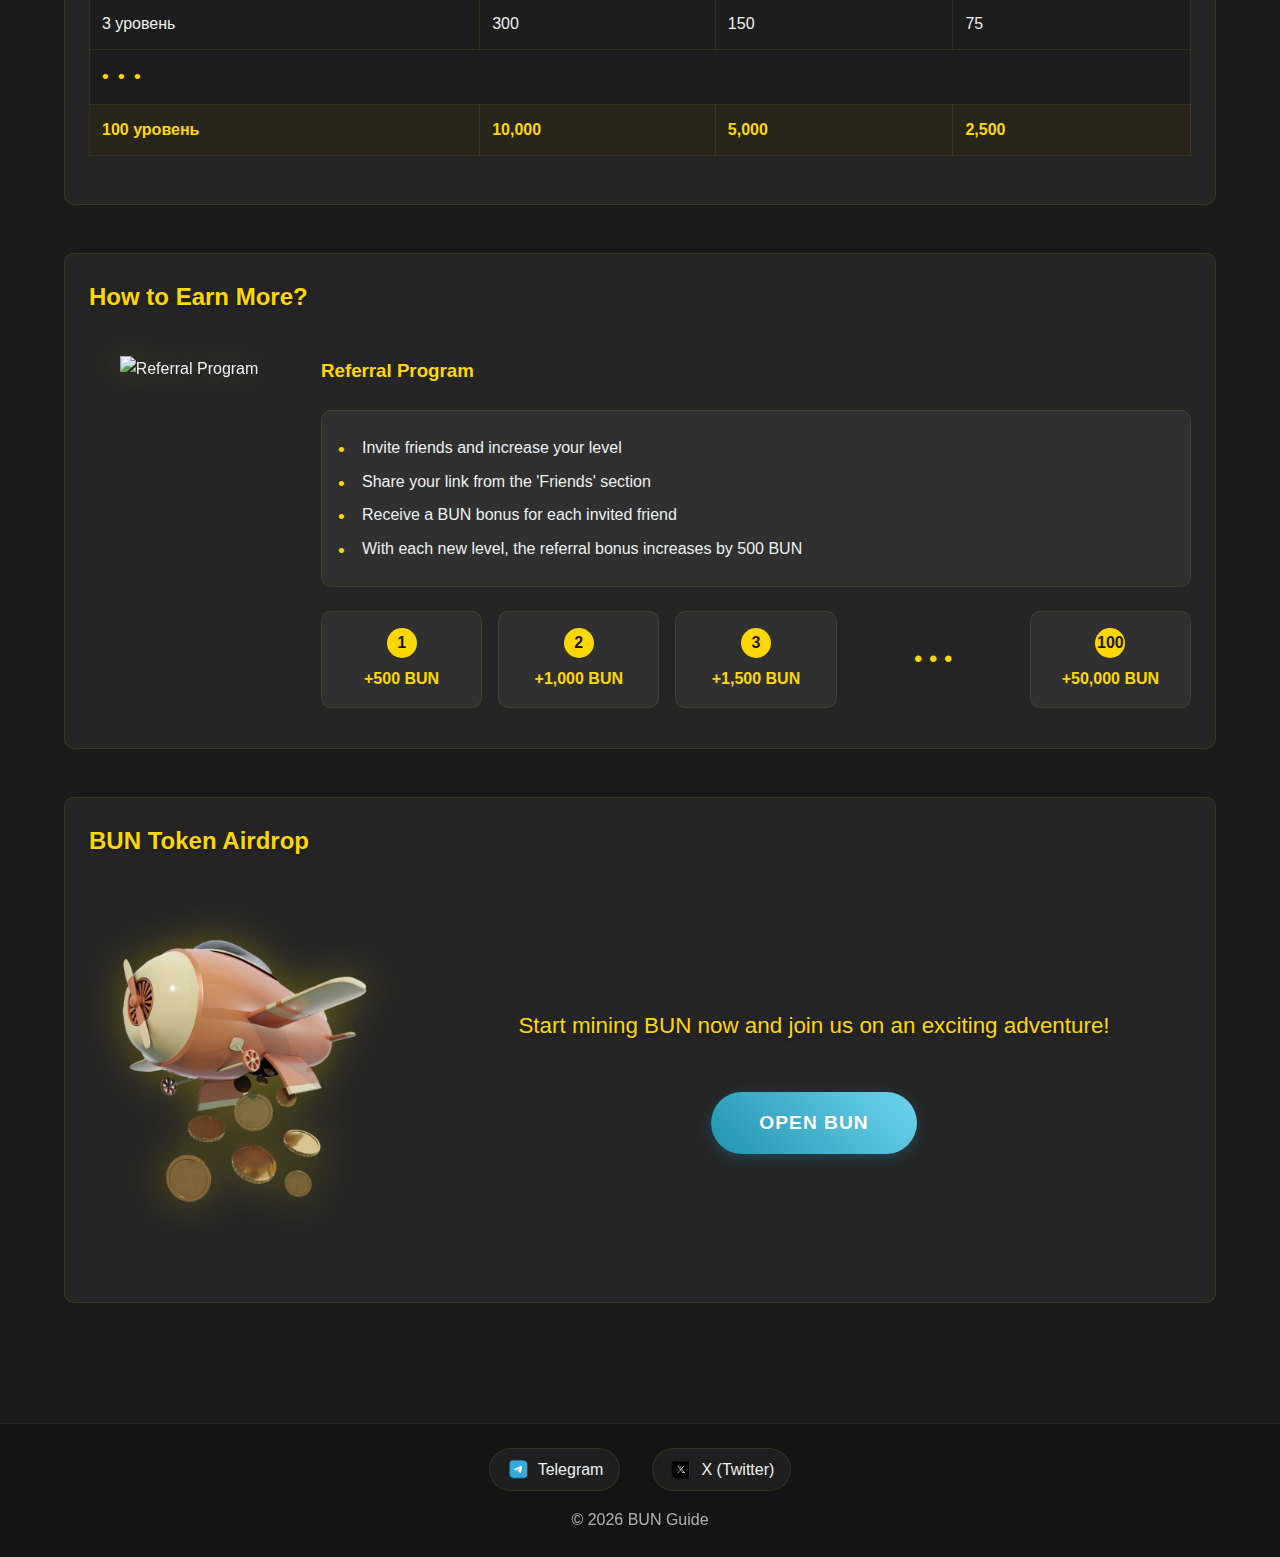
==== commit 0de7a0a5: "1" ====
--- a/index.html
+++ b/index.html
@@ -8,29 +8,33 @@
 </head>
 <body>
     <header>
+        <div class="language-switcher">
+            <button class="lang-btn" data-lang="ru">RU</button>
+            <button class="lang-btn" data-lang="en">EN</button>
+        </div>
         <div class="social-links">
             <a href="https://t.me/buntoken" target="_blank" class="social-link">
                 <img src="img/telegram.png" alt="Telegram" class="social-icon">
-                Telegram
+                <span data-i18n="social_links.telegram">Telegram</span>
             </a>
             <a href="https://x.com/bun_token" target="_blank" class="social-link">
                 <img src="img/x.png" alt="X (Twitter)" class="social-icon">
-                X (Twitter)
+                <span data-i18n="social_links.twitter">X (Twitter)</span>
             </a>
         </div>
         <h1>BUN Guide</h1>
-        <p class="subtitle">Полное руководство по игре BUN</p>
+        <p class="subtitle" data-i18n="subtitle">Полное руководство по игре BUN</p>
     </header>
 
     <main>
         <section id="about">
-            <h2>Что такое BUN?</h2>
+            <h2 data-i18n="about_title">Что такое BUN?</h2>
             <div class="about-container">
                 <div class="hero-image">
                     <img src="img/bun-hero.png" alt="BUN Character" class="main-character">
                 </div>
                 <div class="about-content">
-                    <p>BUN — это Tap to Earn проект, позволяющий добывать монеты BUN простыми нажатиями на экран. В проекте можно:</p>
+                    <p data-i18n="about_description">BUN — это Tap to Earn проект, позволяющий добывать монеты BUN простыми нажатиями на экран. В проекте можно:</p>
                     <ul class="about-list">
                         <li>Зарабатывать монеты BUN вручную</li>
                         <li>Приглашать друзей и увеличивать свой доход</li>
@@ -46,29 +50,29 @@
         </section>
 
         <section id="features">
-            <h2>Основные возможности</h2>
+            <h2 data-i18n="features_title">Основные возможности</h2>
             <div class="features-grid">
                 <div class="feature-item">
                     <img src="img/mine.png" alt="Mining" class="feature-icon">
-                    <p>Зарабатывайте монеты BUN вручную</p>
+                    <p data-i18n="features_items.0">Зарабатывайте монеты BUN вручную</p>
                 </div>
                 <div class="feature-item">
                     <img src="img/friends.png" alt="Friends" class="feature-icon">
-                    <p>Приглашайте друзей и увеличивайте свой доход</p>
+                    <p data-i18n="features_items.1">Приглашайте друзей и увеличивайте свой доход</p>
                 </div>
                 <div class="feature-item">
                     <img src="img/stats.png" alt="Statistics" class="feature-icon">
-                    <p>Повышайте игровой рейтинг для увеличения добычи</p>
+                    <p data-i18n="features_items.2">Повышайте игровой рейтинг для увеличения добычи</p>
                 </div>
                 <div class="feature-item">
                     <img src="img/wallet.png" alt="Wallet" class="feature-icon">
-                    <p>Получайте пассивный доход</p>
+                    <p data-i18n="features_items.3">Получайте пассивный доход</p>
                 </div>
             </div>
         </section>
 
         <section id="gameplay">
-            <h2>Как играть?</h2>
+            <h2 data-i18n="gameplay_title">Как играть?</h2>
             <div class="gameplay-container">
                 <div class="gameplay-content">
                     <div class="gameplay-step">
@@ -97,9 +101,9 @@
         </section>
 
         <section id="mining-levels">
-            <h2>Фарм монет</h2>
+            <h2 data-i18n="mining_title">Фарм монет</h2>
             <div class="mining-info">
-                <p class="mining-description">На 1 уровне за 1 тап добывается 1 BUN. Повышая уровень, увеличивается количество BUN за одно нажатие.</p>
+                <p class="mining-description" data-i18n="mining_description">На 1 уровне за 1 тап добывается 1 BUN. Повышая уровень, увеличивается количество BUN за одно нажатие.</p>
                 
                 <div class="levels-grid">
                     <div class="level-item">
@@ -166,31 +170,31 @@
         </section>
 
         <section id="level-up">
-            <h2>Как повысить уровень?</h2>
+            <h2 data-i18n="level_up_title">Как повысить уровень?</h2>
             <div class="level-up-container">
                 <div class="level-up-image">
                     <img src="img/boost.png" alt="Level Up" class="boost-icon">
                 </div>
                 <div class="level-up-content">
-                    <p class="level-up-description">В игре 100 уровней. Уровень добычи BUN соответствует номеру уровня (например, на 100 уровне за тап даётся 100 BUN).</p>
+                    <p class="level-up-description" data-i18n="level_up_description">В игре 100 уровней. Уровень добычи BUN соответствует номеру уровня (например, на 100 уровне за тап даётся 100 BUN).</p>
                     
-                    <h3>Требования для повышения уровня:</h3>
+                    <h3 data-i18n="requirements_title">Требования для повышения уровня:</h3>
                     <div class="requirements-grid">
                         <div class="requirement-item">
                             <div class="level-badge">2</div>
-                            <p>3 реферала</p>
+                            <p data-i18n="requirements.0">3 реферала</p>
                         </div>
                         <div class="requirement-item">
                             <div class="level-badge">3</div>
-                            <p>10 рефералов или 3 реферала 2 уровня</p>
+                            <p data-i18n="requirements.1">10 рефералов или 3 реферала 2 уровня</p>
                         </div>
                         <div class="requirement-item">
                             <div class="level-badge">4</div>
-                            <p>20 рефералов или 3 реферала 3 уровня</p>
+                            <p data-i18n="requirements.2">20 рефералов или 3 реферала 3 уровня</p>
                         </div>
                         <div class="requirement-item progression">
                             <span class="progression-dots">• • •</span>
-                            <p>И так далее, вплоть до 100 уровня</p>
+                            <p data-i18n="requirements_note">И так далее, вплоть до 100 уровня</p>
                         </div>
                     </div>
                 </div>
@@ -198,15 +202,15 @@
         </section>
 
         <section id="level-system">
-            <h2>Система уровней и добычи BUN</h2>
+            <h2 data-i18n="levels_system_title">Система уровней и добычи BUN</h2>
             <div class="level-system-container">
                 <div class="level-table">
                     <table>
                         <thead>
                             <tr>
-                                <th>Уровень</th>
-                                <th>Баланс (BUN)</th>
-                                <th>Добыча за тап (BUN)</th>
+                                <th data-i18n-key="level">Уровень</th>
+                                <th data-i18n-key="balance">Баланс (BUN)</th>
+                                <th data-i18n-key="mining">Добыча за тап (BUN)</th>
                             </tr>
                         </thead>
                         <tbody>
@@ -240,9 +244,8 @@
                             </tr>
                         </tbody>
                     </table>
-                    <button class="show-more-btn" onclick="openModal()">
+                    <button class="show-more-btn" onclick="openModal()" data-i18n="show_all_levels">
                         Показать все уровни
-                        <span class="arrow-icon">↓</span>
                     </button>
                 </div>
             </div>
@@ -251,14 +254,14 @@
             <div id="levelModal" class="modal">
                 <div class="modal-content">
                     <span class="close-btn" onclick="closeModal()">&times;</span>
-                    <h3>Полная таблица уровней</h3>
+                    <h3 data-i18n="full_levels_table">Полная таблица уровней</h3>
                     <div class="full-table-container">
                         <table>
                             <thead>
                                 <tr>
-                                    <th>Уровень</th>
-                                    <th>Баланс (BUN)</th>
-                                    <th>Добыча за тап (BUN)</th>
+                                    <th data-i18n-key="level">Уровень</th>
+                                    <th data-i18n-key="balance">Баланс (BUN)</th>
+                                    <th data-i18n-key="mining">Добыча за тап (BUN)</th>
                                 </tr>
                             </thead>
                             <tbody>
@@ -298,70 +301,31 @@
         </section>
 
         <section id="boost">
-            <h2>Буст и дополнительный заработок</h2>
+            <h2 data-i18n="boost_title">Буст и дополнительный заработок</h2>
             <div class="boost-container">
-                <div class="boost-content">
-                    <div class="energy-info">
-                        <div class="energy-header">
-                            <h3>Система энергии</h3>
-                            <div class="energy-indicator">
-                                <span class="energy-icon-small">⚡</span>
-                                <span class="energy-count">3x</span>
-                            </div>
-                        </div>
-                        <div class="boost-description">
-                            <ul class="boost-list">
-                                <li>Энергия восполняется 3 раза в сутки бесплатно</li>
-                                <li>Энергия позволяет добывать больше BUN</li>
-                                <li>Стоимость 1 уровня буста: 100 BUN</li>
-                                <li>Каждый следующий уровень: +100 BUN к стоимости</li>
-                            </ul>
-                        </div>
-                    </div>
+                <div class="boost-info">
+                    <p class="boost-description" data-i18n="boost_description">Чем выше уровень, тем больше бонусов получаешь:</p>
                     <div class="boost-grid">
                         <div class="boost-item">
                             <div class="level-header">
                                 <span class="level-number">1</span>
                                 <img src="img/coin.png" alt="BUN coin" class="coin-icon">
                             </div>
-                            <div class="boost-value">100 BUN</div>
-                            <div class="boost-cost">Стоимость: 100 BUN</div>
+                            <div class="boost-value" data-i18n="boost_values.level1">100 BUN</div>
+                        </div>
+                        <div class="boost-item">
+                            <div class="level-header">
+                                <span class="level-number">2</span>
+                                <img src="img/coin.png" alt="BUN coin" class="coin-icon">
+                            </div>
+                            <div class="boost-value" data-i18n="boost_values.level2">200 BUN</div>
                         </div>
                         <div class="boost-item">
                             <div class="level-header">
                                 <span class="level-number">3</span>
                                 <img src="img/coin.png" alt="BUN coin" class="coin-icon">
                             </div>
-                            <div class="boost-value">300 BUN</div>
-                            <div class="boost-cost">Стоимость: 300 BUN</div>
-                        </div>
-                        <div class="boost-item">
-                            <div class="level-header">
-                                <span class="level-number">4</span>
-                                <img src="img/coin.png" alt="BUN coin" class="coin-icon">
-                            </div>
-                            <div class="boost-value">400 BUN</div>
-                        </div>
-                        <div class="boost-item">
-                            <div class="level-header">
-                                <span class="level-number">5</span>
-                                <img src="img/coin.png" alt="BUN coin" class="coin-icon">
-                            </div>
-                            <div class="boost-value">500 BUN</div>
-                        </div>
-                        <div class="boost-item">
-                            <div class="level-header">
-                                <span class="level-number">6</span>
-                                <img src="img/coin.png" alt="BUN coin" class="coin-icon">
-                            </div>
-                            <div class="boost-value">600 BUN</div>
-                        </div>
-                        <div class="boost-item">
-                            <div class="level-header">
-                                <span class="level-number">7</span>
-                                <img src="img/coin.png" alt="BUN coin" class="coin-icon">
-                            </div>
-                            <div class="boost-value">700 BUN</div>
+                            <div class="boost-value" data-i18n="boost_values.level3">300 BUN</div>
                         </div>
                         <div class="boost-item dots">
                             <span>•••</span>
@@ -371,28 +335,28 @@
                                 <span class="level-number">97</span>
                                 <img src="img/coin.png" alt="BUN coin" class="coin-icon">
                             </div>
-                            <div class="boost-value">97,000 BUN</div>
+                            <div class="boost-value" data-i18n="boost_values.level97">97,000 BUN</div>
                         </div>
                         <div class="boost-item">
                             <div class="level-header">
                                 <span class="level-number">98</span>
                                 <img src="img/coin.png" alt="BUN coin" class="coin-icon">
                             </div>
-                            <div class="boost-value">98,000 BUN</div>
+                            <div class="boost-value" data-i18n="boost_values.level98">98,000 BUN</div>
                         </div>
                         <div class="boost-item">
                             <div class="level-header">
                                 <span class="level-number">99</span>
                                 <img src="img/coin.png" alt="BUN coin" class="coin-icon">
                             </div>
-                            <div class="boost-value">99,000 BUN</div>
+                            <div class="boost-value" data-i18n="boost_values.level99">99,000 BUN</div>
                         </div>
                         <div class="boost-item">
                             <div class="level-header">
                                 <span class="level-number">100</span>
                                 <img src="img/coin.png" alt="BUN coin" class="coin-icon">
                             </div>
-                            <div class="boost-value">100,000 BUN</div>
+                            <div class="boost-value" data-i18n="boost_values.level100">100,000 BUN</div>
                         </div>
                     </div>
                 </div>
@@ -400,22 +364,22 @@
         </section>
 
         <section id="tasks">
-            <h2>Дополнительные задания</h2>
+            <h2 data-i18n="tasks_title">Дополнительные задания</h2>
             <div class="tasks-container">
                 <div class="task">
-                    <h3>Ежедневные задания</h3>
-                    <div class="task-item">
+                    <h3 data-i18n="daily_tasks">Ежедневные задания</h3>
+                    <div class="task-item" data-task-key="youtube">
                         <img src="img/youtube.png" alt="YouTube" class="task-icon">
                         <p>Просмотр YouTube (+10,000 BUN)</p>
                     </div>
-                    <div class="task-item">
+                    <div class="task-item" data-task-key="telegram">
                         <img src="img/telegram.png" alt="Telegram" class="task-icon">
                         <p>Присоединиться к TG Community (+55,000 BUN)</p>
                     </div>
                 </div>
                 <div class="task">
-                    <h3>Партнерская программа</h3>
-                    <div class="task-item">
+                    <h3 data-i18n="affiliate_program">Партнерская программа</h3>
+                    <div class="task-item" data-task-key="telegram_channel">
                         <img src="img/telegram.png" alt="Telegram Channel" class="task-icon">
                         <p>
                             <a href="https://t.me/buntoken" target="_blank" class="social-link">
@@ -423,7 +387,7 @@
                             </a>
                         </p>
                     </div>
-                    <div class="task-item">
+                    <div class="task-item" data-task-key="twitter">
                         <img src="img/x.png" alt="X (Twitter)" class="task-icon">
                         <p>
                             <a href="https://x.com/bun_token" target="_blank" class="social-link">
@@ -431,7 +395,7 @@
                             </a>
                         </p>
                     </div>
-                    <div class="task-item">
+                    <div class="task-item" data-task-key="invite">
                         <img src="img/invite.png" alt="Invite" class="task-icon">
                         <p>За каждого приглашенного друга +500 BUN</p>
                     </div>
@@ -440,22 +404,22 @@
         </section>
 
         <section id="earnings">
-            <h2>Таблица пассивного дохода</h2>
+            <h2 data-i18n="earnings_title">Таблица пассивного дохода</h2>
             <div class="earnings-info">
                 <ul class="earnings-list">
-                    <li>За ежедневный вход в игру начисляются дополнительные монеты BUN</li>
-                    <li>Пассивный доход работает в течение 3 часов после выхода из игры</li>
-                    <li>Для восстановления авто-добычи необходимо снова зайти в игру</li>
+                    <li data-i18n="earnings_description.0">За ежедневный вход в игру начисляются дополнительные монеты BUN</li>
+                    <li data-i18n="earnings_description.1">Пассивный доход работает в течение 3 часов после выхода из игры</li>
+                    <li data-i18n="earnings_description.2">Для восстановления авто-добычи необходимо снова зайти в игру</li>
                 </ul>
             </div>
             <div class="table-container">
                 <table>
                     <thead>
                         <tr>
-                            <th>Уровень</th>
-                            <th>1 час</th>
-                            <th>2 часа</th>
-                            <th>3 часа</th>
+                            <th data-i18n-key="level">Уровень</th>
+                            <th data-i18n-key="hour1">1 час</th>
+                            <th data-i18n-key="hour2">2 часа</th>
+                            <th data-i18n-key="hour3">3 часа</th>
                         </tr>
                     </thead>
                     <tbody>
@@ -492,19 +456,19 @@
         </section>
 
         <section id="earn-more">
-            <h2>Как заработать больше?</h2>
+            <h2 data-i18n="earn_more_title">Как заработать больше?</h2>
             <div class="referral-container">
                 <div class="referral-image">
                     <img src="img/friends.png" alt="Referral Program" class="referral-icon">
                 </div>
                 <div class="referral-content">
-                    <h3>Реферальная программа</h3>
+                    <h3 data-i18n="referral_program">Реферальная программа</h3>
                     <div class="referral-info">
                         <ul class="referral-list">
-                            <li>Приглашай друзей и увеличивай свой уровень</li>
-                            <li>Отправляй ссылку из раздела «Friends»</li>
-                            <li>За каждого приглашённого друга начисляется бонус в BUN</li>
-                            <li>С каждым новым уровнем бонус за реферала увеличивается на 500 BUN</li>
+                            <li data-i18n="referral_description.0">Приглашай друзей и увеличивай свой уровень</li>
+                            <li data-i18n="referral_description.1">Отправляй ссылку из раздела «Friends»</li>
+                            <li data-i18n="referral_description.2">За каждого приглашённого друга начисляется бонус в BUN</li>
+                            <li data-i18n="referral_description.3">С каждым новым уровнем бонус за реферала увеличивается на 500 BUN</li>
                         </ul>
                     </div>
                     <div class="referral-grid">
@@ -533,16 +497,16 @@
         </section>
 
         <section id="airdrop">
-            <h2>Дроп токена BUN</h2>
+            <h2 data-i18n="airdrop_title">Дроп токена BUN</h2>
             <div class="airdrop-container">
                 <div class="airdrop-image">
                     <img src="img/airdrop.png" alt="BUN Token Airdrop" class="airdrop-icon">
                 </div>
                 <div class="airdrop-content">
-                    <p class="airdrop-description">Начинай добывать BUN прямо сейчас и отправляйся вместе с нами в увлекательное приключение!</p>
+                    <p class="airdrop-description" data-i18n="airdrop_description">Начинай добывать BUN прямо сейчас и отправляйся вместе с нами в увлекательное приключение!</p>
                     <div class="airdrop-button-container">
                         <a href="https://t.me/buntoken" target="_blank" class="airdrop-button">
-                            <span>OPEN BUN</span>
+                            <span data-i18n="open_bun">OPEN BUN</span>
                         </a>
                     </div>
                 </div>
@@ -555,11 +519,11 @@
             <div class="social-links">
                 <a href="https://t.me/buntoken" target="_blank" class="social-link">
                     <img src="img/telegram.png" alt="Telegram" class="social-icon">
-                    Telegram
+                    <span data-i18n="social_links.telegram">Telegram</span>
                 </a>
                 <a href="https://x.com/bun_token" target="_blank" class="social-link">
                     <img src="img/x.png" alt="X (Twitter)" class="social-icon">
-                    X (Twitter)
+                    <span data-i18n="social_links.twitter">X (Twitter)</span>
                 </a>
             </div>
             <p class="copyright">© <span id="currentYear"></span> BUN Guide</p>
@@ -594,5 +558,11 @@
 
     document.getElementById('currentYear').textContent = new Date().getFullYear();
     </script>
+    <script src="js/translations.js"></script>
+    <script src="js/i18n.js"></script>
+    <script>
+        // Инициализация системы переводов
+        const i18n = new I18n();
+    </script>
 </body>
 </html> --- a/styles.css
+++ b/styles.css
@@ -1034,4 +1034,31 @@
 .full-table-container::-webkit-scrollbar-thumb {
     background: var(--secondary-color);
     border-radius: 4px;
+}
+
+.language-switcher {
+    position: absolute;
+    top: 1rem;
+    right: 1rem;
+    display: flex;
+    gap: 0.5rem;
+}
+
+.lang-btn {
+    padding: 0.5rem 1rem;
+    background: var(--card-bg);
+    border: 1px solid rgba(255, 215, 0, 0.1);
+    border-radius: 4px;
+    color: var(--light-text);
+    cursor: pointer;
+    transition: all 0.3s ease;
+}
+
+.lang-btn:hover {
+    background: rgba(255, 215, 0, 0.1);
+}
+
+.lang-btn.active {
+    background: var(--secondary-color);
+    color: var(--dark-bg);
 } 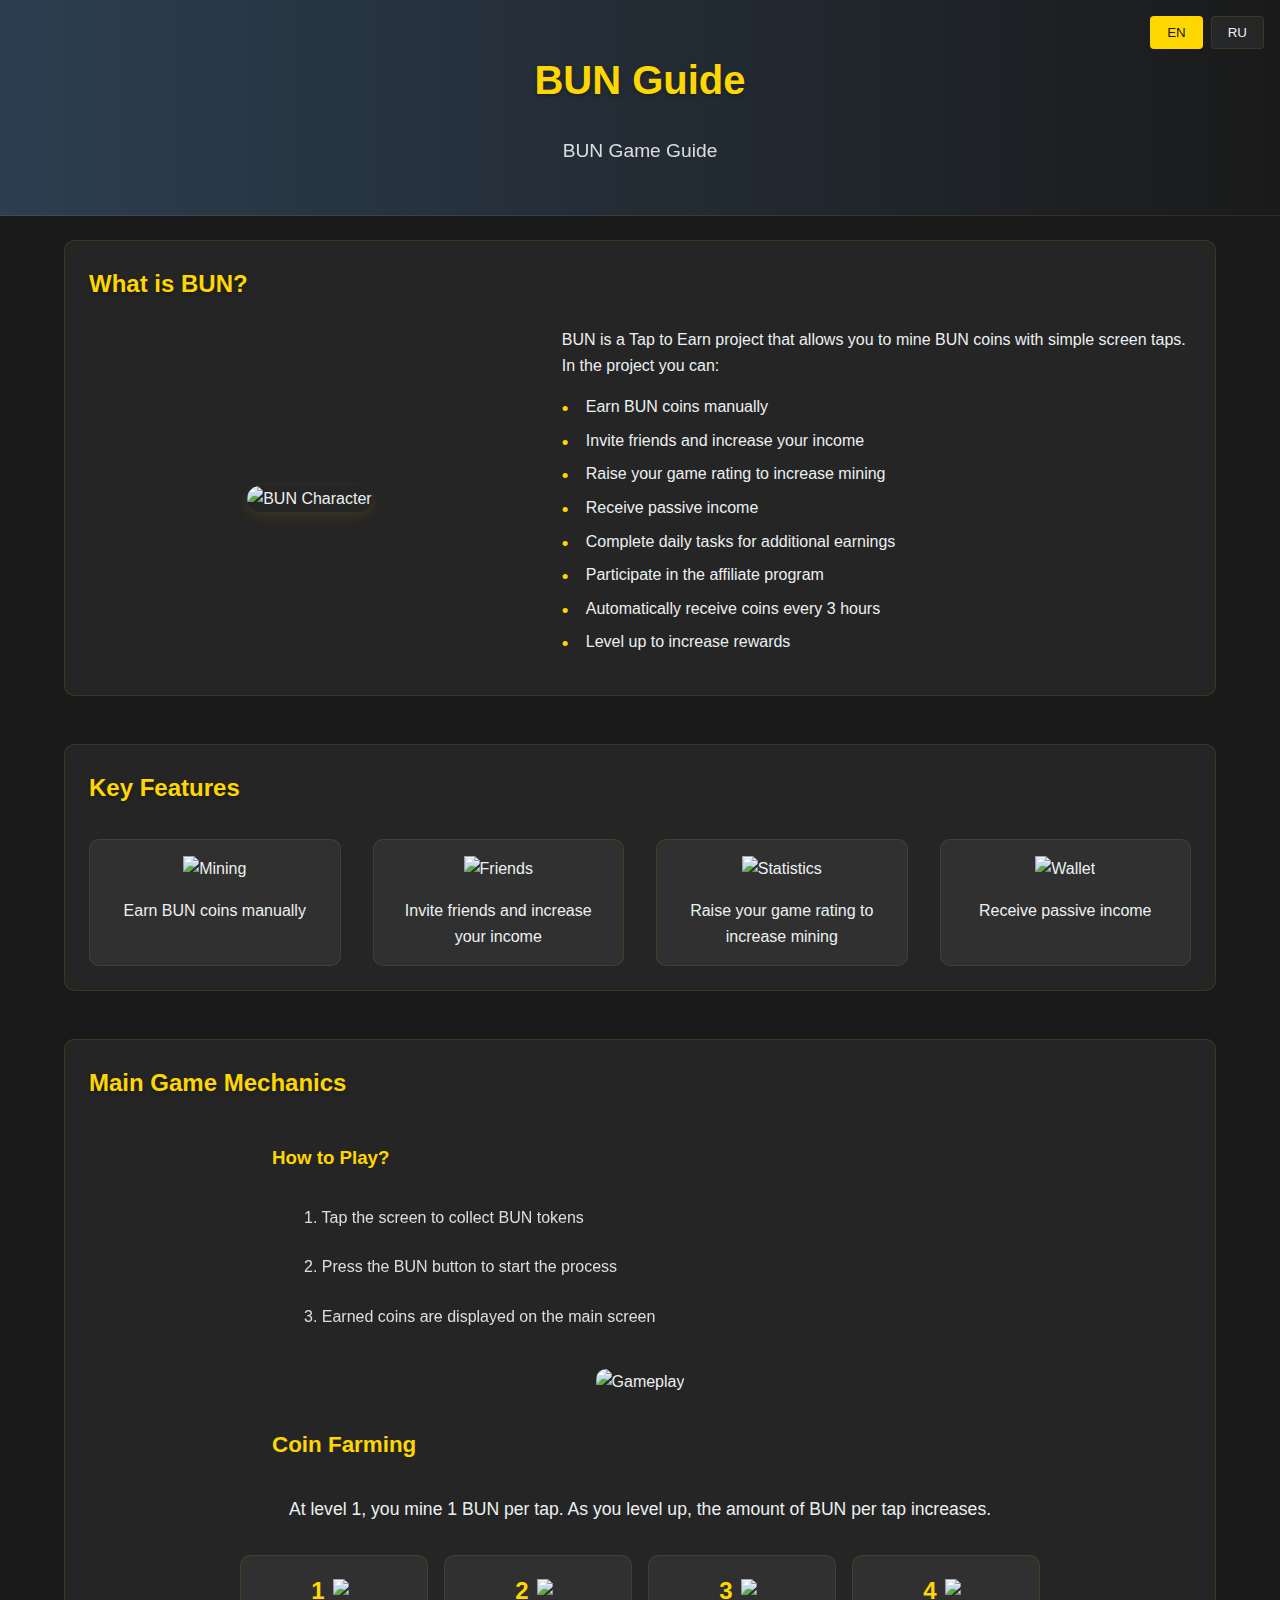
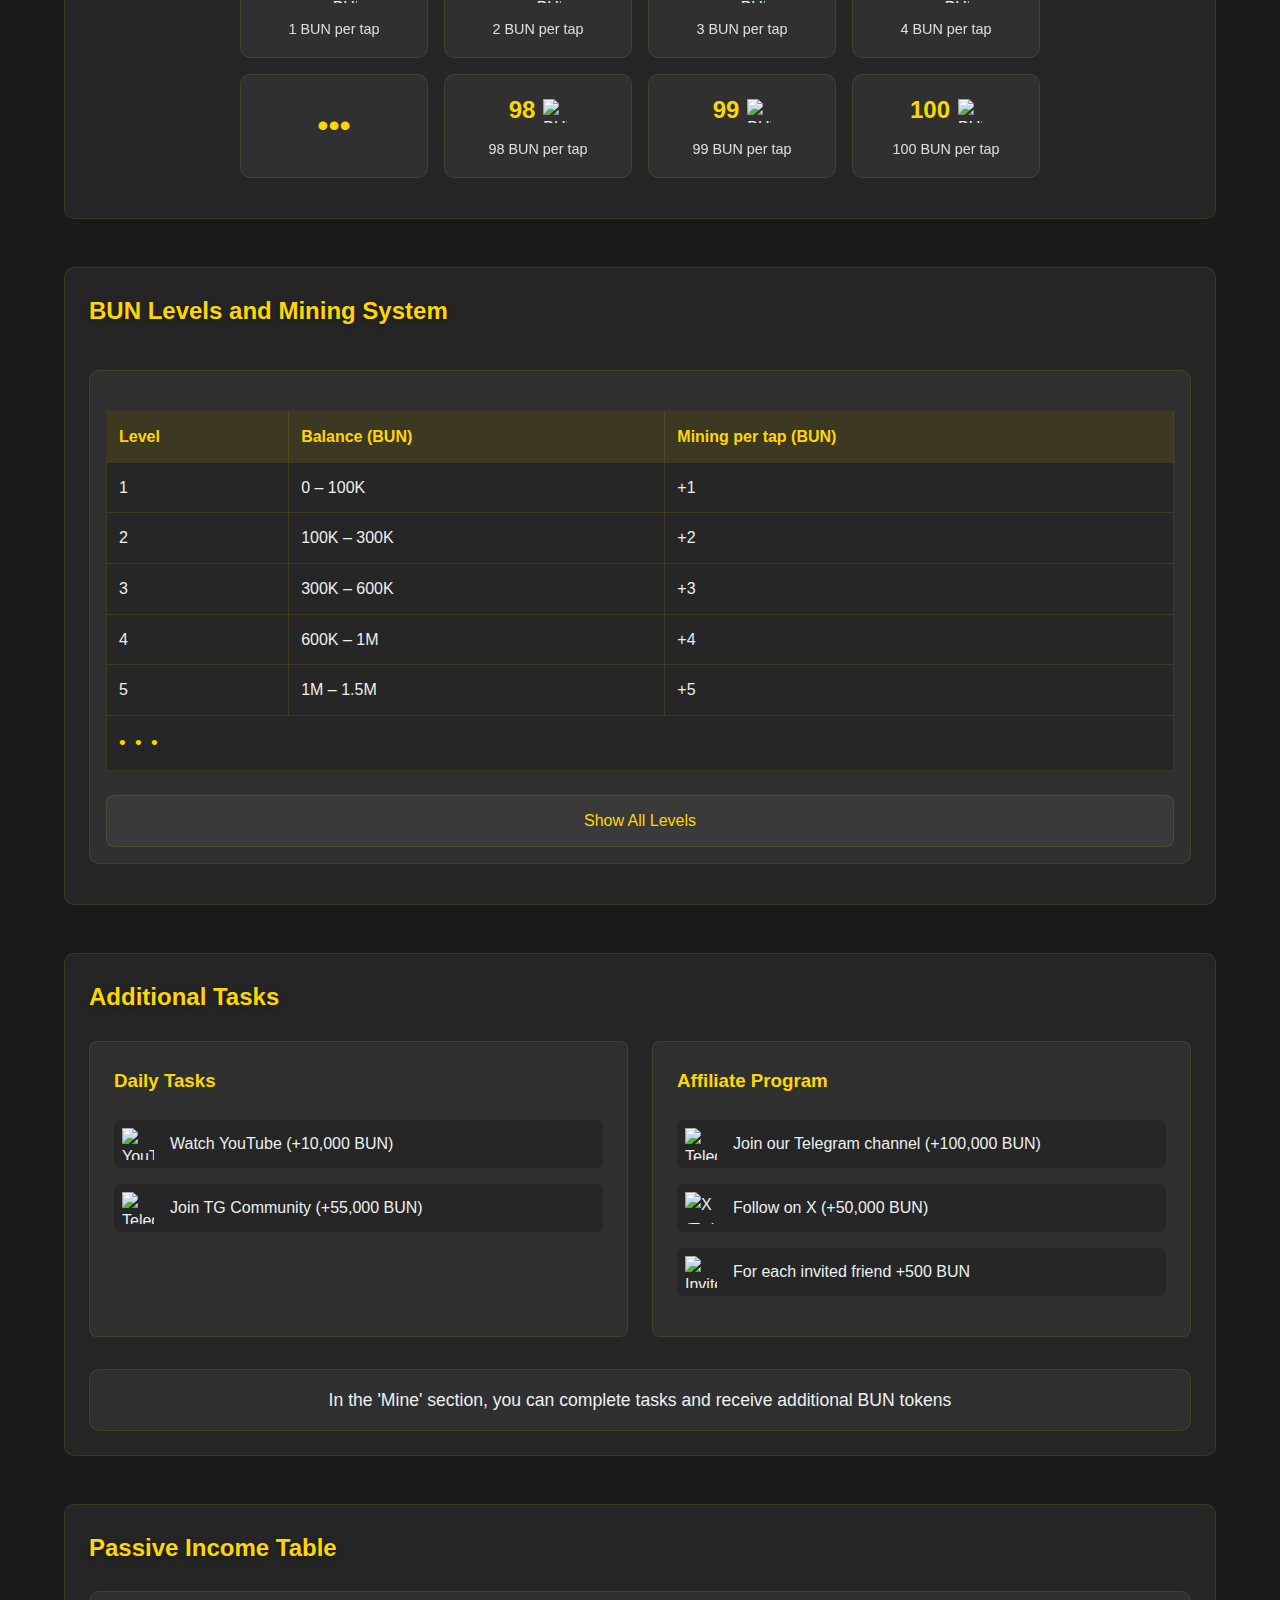
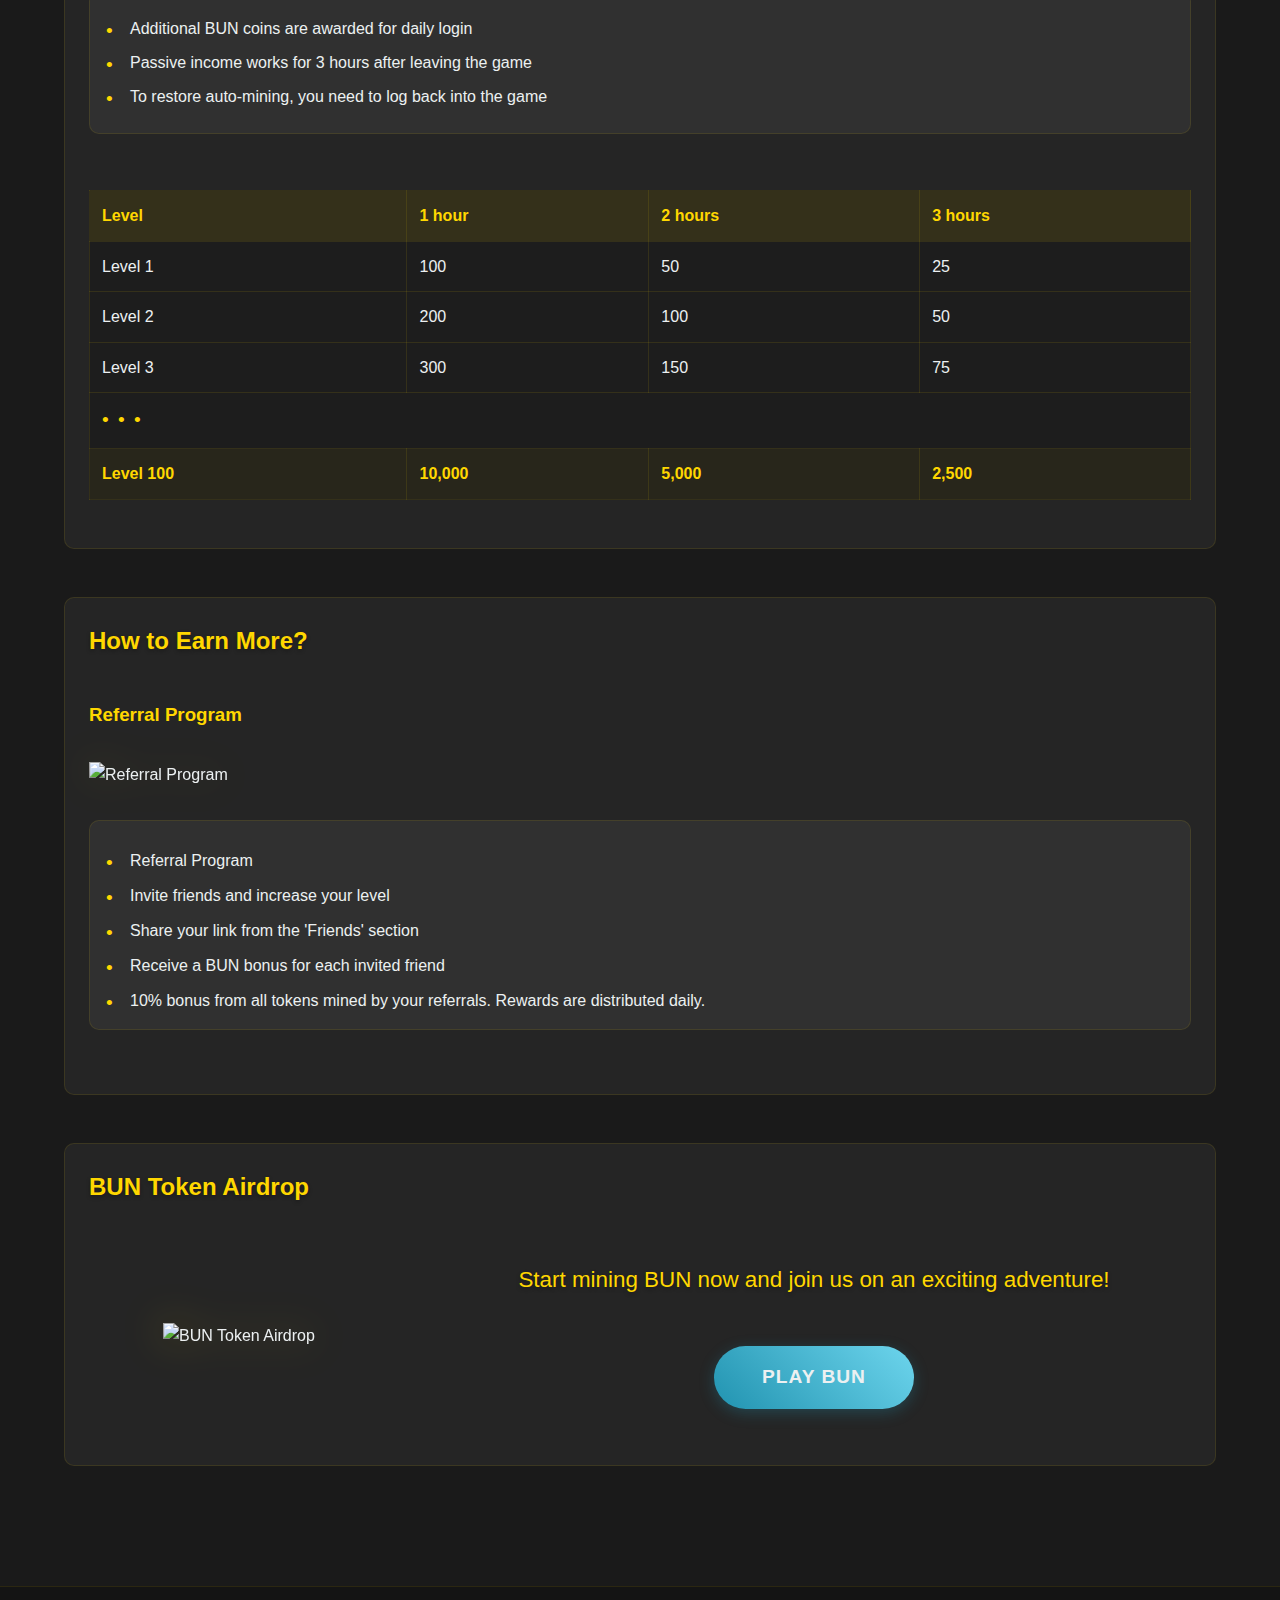
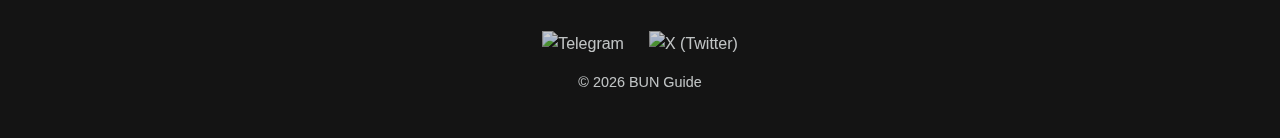
==== commit 774eb453: "1" ====
--- a/index.html
+++ b/index.html
@@ -1,109 +1,89 @@
 <!DOCTYPE html>
-<html lang="ru">
+<html lang="en">
 <head>
     <meta charset="UTF-8">
     <meta name="viewport" content="width=device-width, initial-scale=1.0">
     <title>BUN Guide - Руководство по игре</title>
+    
+    <!-- Favicon -->
+    <link rel="apple-touch-icon" sizes="180x180" href="favicon/apple-touch-icon.png">
+    <link rel="icon" type="image/png" sizes="32x32" href="favicon/favicon-32x32.png">
+    <link rel="icon" type="image/png" sizes="16x16" href="favicon/favicon-16x16.png">
+    <link rel="manifest" href="favicon/site.webmanifest">
+    <meta name="msapplication-TileColor" content="#1a1a1a">
+    <meta name="theme-color" content="#1a1a1a">
+    
     <link rel="stylesheet" href="styles.css">
 </head>
 <body>
     <header>
         <div class="language-switcher">
+            <button class="lang-btn active" data-lang="en">EN</button>
             <button class="lang-btn" data-lang="ru">RU</button>
-            <button class="lang-btn" data-lang="en">EN</button>
-        </div>
-        <div class="social-links">
-            <a href="https://t.me/buntoken" target="_blank" class="social-link">
-                <img src="img/telegram.png" alt="Telegram" class="social-icon">
-                <span data-i18n="social_links.telegram">Telegram</span>
-            </a>
-            <a href="https://x.com/bun_token" target="_blank" class="social-link">
-                <img src="img/x.png" alt="X (Twitter)" class="social-icon">
-                <span data-i18n="social_links.twitter">X (Twitter)</span>
-            </a>
         </div>
         <h1>BUN Guide</h1>
-        <p class="subtitle" data-i18n="subtitle">Полное руководство по игре BUN</p>
+        <p class="subtitle" data-i18n="subtitle">BUN Game Guide</p>
     </header>
 
     <main>
         <section id="about">
-            <h2 data-i18n="about_title">Что такое BUN?</h2>
+            <h2 data-i18n="about_title">What is BUN?</h2>
             <div class="about-container">
                 <div class="hero-image">
                     <img src="img/bun-hero.png" alt="BUN Character" class="main-character">
                 </div>
                 <div class="about-content">
-                    <p data-i18n="about_description">BUN — это Tap to Earn проект, позволяющий добывать монеты BUN простыми нажатиями на экран. В проекте можно:</p>
+                    <p data-i18n="about_description">BUN is a Tap to Earn project that allows you to mine BUN coins with simple screen taps. In the project you can:</p>
                     <ul class="about-list">
-                        <li>Зарабатывать монеты BUN вручную</li>
-                        <li>Приглашать друзей и увеличивать свой доход</li>
-                        <li>Повышать игровой рейтинг для увеличения добычи</li>
-                        <li>Получать пассивный доход</li>
-                        <li>Выполнять ежедневные задания для дополнительного заработка</li>
-                        <li>Участвовать в партнерской программе</li>
-                        <li>Автоматически получать монеты каждые 3 часа</li>
-                        <li>Повышать уровень для увеличения наград</li>
+                        <li data-i18n="about_list.0">Earn BUN coins manually</li>
+                        <li data-i18n="about_list.1">Invite friends and increase your income</li>
+                        <li data-i18n="about_list.2">Raise your game rating to increase mining</li>
+                        <li data-i18n="about_list.3">Receive passive income</li>
+                        <li data-i18n="about_list.4">Complete daily tasks for additional earnings</li>
+                        <li data-i18n="about_list.5">Participate in the affiliate program</li>
+                        <li data-i18n="about_list.6">Automatically receive coins every 3 hours</li>
+                        <li data-i18n="about_list.7">Level up to increase rewards</li>
                     </ul>
                 </div>
             </div>
         </section>
 
         <section id="features">
-            <h2 data-i18n="features_title">Основные возможности</h2>
+            <h2 data-i18n="features_title">Key Features</h2>
             <div class="features-grid">
                 <div class="feature-item">
                     <img src="img/mine.png" alt="Mining" class="feature-icon">
-                    <p data-i18n="features_items.0">Зарабатывайте монеты BUN вручную</p>
+                    <p data-i18n="features_items.0">Earn BUN coins manually</p>
                 </div>
                 <div class="feature-item">
                     <img src="img/friends.png" alt="Friends" class="feature-icon">
-                    <p data-i18n="features_items.1">Приглашайте друзей и увеличивайте свой доход</p>
+                    <p data-i18n="features_items.1">Invite friends and increase your income</p>
                 </div>
                 <div class="feature-item">
                     <img src="img/stats.png" alt="Statistics" class="feature-icon">
-                    <p data-i18n="features_items.2">Повышайте игровой рейтинг для увеличения добычи</p>
+                    <p data-i18n="features_items.2">Raise your game rating to increase mining</p>
                 </div>
                 <div class="feature-item">
                     <img src="img/wallet.png" alt="Wallet" class="feature-icon">
-                    <p data-i18n="features_items.3">Получайте пассивный доход</p>
-                </div>
-            </div>
-        </section>
-
-        <section id="gameplay">
-            <h2 data-i18n="gameplay_title">Как играть?</h2>
-            <div class="gameplay-container">
-                <div class="gameplay-content">
-                    <div class="gameplay-step">
-                        <div class="step-number">1</div>
-                        <div class="step-description">
-                            <h3>Тапай по экрану</h3>
-                            <p>Тапай по экрану, чтобы собирать монеты BUN. Каждое нажатие приносит награду!</p>
-                        </div>
-                    </div>
-                    <div class="gameplay-step">
-                        <div class="step-number">2</div>
-                        <div class="step-description">
-                            <h3>Нажимай кнопку BUN</h3>
-                            <p>Нажимай кнопку BUN, чтобы начать процесс добычи монет.</p>
-                        </div>
-                    </div>
-                    <div class="gameplay-step">
-                        <div class="step-number">3</div>
-                        <div class="step-description">
-                            <h3>Следи за прогрессом</h3>
-                            <p>Заработанные монеты отображаются на главном экране. Следи за своим балансом!</p>
-                        </div>
-                    </div>
+                    <p data-i18n="features_items.3">Receive passive income</p>
                 </div>
             </div>
         </section>
 
         <section id="mining-levels">
-            <h2 data-i18n="mining_title">Фарм монет</h2>
+            <h2 data-i18n="mining_title">Main Game Mechanics</h2>
             <div class="mining-info">
-                <p class="mining-description" data-i18n="mining_description">На 1 уровне за 1 тап добывается 1 BUN. Повышая уровень, увеличивается количество BUN за одно нажатие.</p>
+                <h3 data-i18n="mining_subtitle">How to Play?</h3>
+                <div class="gameplay-steps">
+                    <p class="step" data-i18n="mining_steps.0">1. Tap the screen to collect BUN tokens</p>
+                    <p class="step" data-i18n="mining_steps.1">2. Press the BUN button to start the process</p>
+                    <p class="step" data-i18n="mining_steps.2">3. Earned coins are displayed on the main screen</p>
+                </div>
+                <div class="gameplay-image">
+                    <img src="img/gameplay.png" alt="Gameplay" class="gameplay-icon">
+                </div>
+                <h3 class="farming-title" data-i18n="farming_title">Coin Farming</h3>
+                <p class="mining-description" data-i18n="mining_description">At level 1, you mine 1 BUN per tap. As you level up, the amount of BUN per tap increases.</p>
                 
                 <div class="levels-grid">
                     <div class="level-item">
@@ -111,7 +91,7 @@
                             <span class="level-number">1</span>
                             <img src="img/coin.png" alt="BUN coin" class="coin-icon">
                         </div>
-                        <p class="level-reward">1 BUN за тап</p>
+                        <p class="level-reward" data-i18n="level_rewards.level1">1 BUN per tap</p>
                     </div>
                     
                     <div class="level-item">
@@ -119,7 +99,7 @@
                             <span class="level-number">2</span>
                             <img src="img/coin.png" alt="BUN coin" class="coin-icon">
                         </div>
-                        <p class="level-reward">2 BUN за тап</p>
+                        <p class="level-reward" data-i18n="level_rewards.level2">2 BUN per tap</p>
                     </div>
                     
                     <div class="level-item">
@@ -127,7 +107,7 @@
                             <span class="level-number">3</span>
                             <img src="img/coin.png" alt="BUN coin" class="coin-icon">
                         </div>
-                        <p class="level-reward">3 BUN за тап</p>
+                        <p class="level-reward" data-i18n="level_rewards.level3">3 BUN per tap</p>
                     </div>
                     
                     <div class="level-item">
@@ -135,7 +115,7 @@
                             <span class="level-number">4</span>
                             <img src="img/coin.png" alt="BUN coin" class="coin-icon">
                         </div>
-                        <p class="level-reward">4 BUN за тап</p>
+                        <p class="level-reward" data-i18n="level_rewards.level4">4 BUN per tap</p>
                     </div>
 
                     <div class="level-item dots">
@@ -147,7 +127,7 @@
                             <span class="level-number">98</span>
                             <img src="img/coin.png" alt="BUN coin" class="coin-icon">
                         </div>
-                        <p class="level-reward">98 BUN за тап</p>
+                        <p class="level-reward" data-i18n="level_rewards.level98">98 BUN per tap</p>
                     </div>
 
                     <div class="level-item">
@@ -155,7 +135,7 @@
                             <span class="level-number">99</span>
                             <img src="img/coin.png" alt="BUN coin" class="coin-icon">
                         </div>
-                        <p class="level-reward">99 BUN за тап</p>
+                        <p class="level-reward" data-i18n="level_rewards.level99">99 BUN per tap</p>
                     </div>
 
                     <div class="level-item">
@@ -163,54 +143,22 @@
                             <span class="level-number">100</span>
                             <img src="img/coin.png" alt="BUN coin" class="coin-icon">
                         </div>
-                        <p class="level-reward">100 BUN за тап</p>
-                    </div>
-                </div>
-            </div>
-        </section>
-
-        <section id="level-up">
-            <h2 data-i18n="level_up_title">Как повысить уровень?</h2>
-            <div class="level-up-container">
-                <div class="level-up-image">
-                    <img src="img/boost.png" alt="Level Up" class="boost-icon">
-                </div>
-                <div class="level-up-content">
-                    <p class="level-up-description" data-i18n="level_up_description">В игре 100 уровней. Уровень добычи BUN соответствует номеру уровня (например, на 100 уровне за тап даётся 100 BUN).</p>
-                    
-                    <h3 data-i18n="requirements_title">Требования для повышения уровня:</h3>
-                    <div class="requirements-grid">
-                        <div class="requirement-item">
-                            <div class="level-badge">2</div>
-                            <p data-i18n="requirements.0">3 реферала</p>
-                        </div>
-                        <div class="requirement-item">
-                            <div class="level-badge">3</div>
-                            <p data-i18n="requirements.1">10 рефералов или 3 реферала 2 уровня</p>
-                        </div>
-                        <div class="requirement-item">
-                            <div class="level-badge">4</div>
-                            <p data-i18n="requirements.2">20 рефералов или 3 реферала 3 уровня</p>
-                        </div>
-                        <div class="requirement-item progression">
-                            <span class="progression-dots">• • •</span>
-                            <p data-i18n="requirements_note">И так далее, вплоть до 100 уровня</p>
-                        </div>
-                    </div>
-                </div>
-            </div>
-        </section>
-
-        <section id="level-system">
-            <h2 data-i18n="levels_system_title">Система уровней и добычи BUN</h2>
+                        <p class="level-reward" data-i18n="level_rewards.level100">100 BUN per tap</p>
+                    </div>
+                </div>
+            </div>
+        </section>
+
+        <section id="levels-system">
+            <h2 data-i18n="levels_system_title">BUN Levels and Mining System</h2>
             <div class="level-system-container">
                 <div class="level-table">
                     <table>
                         <thead>
                             <tr>
-                                <th data-i18n-key="level">Уровень</th>
-                                <th data-i18n-key="balance">Баланс (BUN)</th>
-                                <th data-i18n-key="mining">Добыча за тап (BUN)</th>
+                                <th data-i18n="table_headers.level">Level</th>
+                                <th data-i18n="table_headers.balance">Balance (BUN)</th>
+                                <th data-i18n="table_headers.mining">Mining per tap (BUN)</th>
                             </tr>
                         </thead>
                         <tbody>
@@ -244,9 +192,7 @@
                             </tr>
                         </tbody>
                     </table>
-                    <button class="show-more-btn" onclick="openModal()" data-i18n="show_all_levels">
-                        Показать все уровни
-                    </button>
+                    <button class="show-more-btn" onclick="openModal()" data-i18n="show_all_levels">Show All Levels</button>
                 </div>
             </div>
 
@@ -254,14 +200,14 @@
             <div id="levelModal" class="modal">
                 <div class="modal-content">
                     <span class="close-btn" onclick="closeModal()">&times;</span>
-                    <h3 data-i18n="full_levels_table">Полная таблица уровней</h3>
+                    <h3 data-i18n="full_levels_table">Full Levels Table</h3>
                     <div class="full-table-container">
                         <table>
                             <thead>
                                 <tr>
-                                    <th data-i18n-key="level">Уровень</th>
-                                    <th data-i18n-key="balance">Баланс (BUN)</th>
-                                    <th data-i18n-key="mining">Добыча за тап (BUN)</th>
+                                    <th data-i18n="modal_table_headers.level">Level</th>
+                                    <th data-i18n="modal_table_headers.balance">Balance (BUN)</th>
+                                    <th data-i18n="modal_table_headers.mining">Mining per tap (BUN)</th>
                                 </tr>
                             </thead>
                             <tbody>
@@ -300,143 +246,81 @@
             </div>
         </section>
 
-        <section id="boost">
-            <h2 data-i18n="boost_title">Буст и дополнительный заработок</h2>
-            <div class="boost-container">
-                <div class="boost-info">
-                    <p class="boost-description" data-i18n="boost_description">Чем выше уровень, тем больше бонусов получаешь:</p>
-                    <div class="boost-grid">
-                        <div class="boost-item">
-                            <div class="level-header">
-                                <span class="level-number">1</span>
-                                <img src="img/coin.png" alt="BUN coin" class="coin-icon">
-                            </div>
-                            <div class="boost-value" data-i18n="boost_values.level1">100 BUN</div>
-                        </div>
-                        <div class="boost-item">
-                            <div class="level-header">
-                                <span class="level-number">2</span>
-                                <img src="img/coin.png" alt="BUN coin" class="coin-icon">
-                            </div>
-                            <div class="boost-value" data-i18n="boost_values.level2">200 BUN</div>
-                        </div>
-                        <div class="boost-item">
-                            <div class="level-header">
-                                <span class="level-number">3</span>
-                                <img src="img/coin.png" alt="BUN coin" class="coin-icon">
-                            </div>
-                            <div class="boost-value" data-i18n="boost_values.level3">300 BUN</div>
-                        </div>
-                        <div class="boost-item dots">
-                            <span>•••</span>
-                        </div>
-                        <div class="boost-item">
-                            <div class="level-header">
-                                <span class="level-number">97</span>
-                                <img src="img/coin.png" alt="BUN coin" class="coin-icon">
-                            </div>
-                            <div class="boost-value" data-i18n="boost_values.level97">97,000 BUN</div>
-                        </div>
-                        <div class="boost-item">
-                            <div class="level-header">
-                                <span class="level-number">98</span>
-                                <img src="img/coin.png" alt="BUN coin" class="coin-icon">
-                            </div>
-                            <div class="boost-value" data-i18n="boost_values.level98">98,000 BUN</div>
-                        </div>
-                        <div class="boost-item">
-                            <div class="level-header">
-                                <span class="level-number">99</span>
-                                <img src="img/coin.png" alt="BUN coin" class="coin-icon">
-                            </div>
-                            <div class="boost-value" data-i18n="boost_values.level99">99,000 BUN</div>
-                        </div>
-                        <div class="boost-item">
-                            <div class="level-header">
-                                <span class="level-number">100</span>
-                                <img src="img/coin.png" alt="BUN coin" class="coin-icon">
-                            </div>
-                            <div class="boost-value" data-i18n="boost_values.level100">100,000 BUN</div>
-                        </div>
-                    </div>
-                </div>
-            </div>
-        </section>
-
         <section id="tasks">
-            <h2 data-i18n="tasks_title">Дополнительные задания</h2>
+            <h2 data-i18n="tasks_title">Additional Tasks</h2>
             <div class="tasks-container">
                 <div class="task">
-                    <h3 data-i18n="daily_tasks">Ежедневные задания</h3>
+                    <h3 data-i18n="daily_tasks">Daily Tasks</h3>
                     <div class="task-item" data-task-key="youtube">
                         <img src="img/youtube.png" alt="YouTube" class="task-icon">
-                        <p>Просмотр YouTube (+10,000 BUN)</p>
+                        <p data-i18n="daily_tasks_items.youtube">Watch YouTube (+10,000 BUN)</p>
                     </div>
                     <div class="task-item" data-task-key="telegram">
                         <img src="img/telegram.png" alt="Telegram" class="task-icon">
-                        <p>Присоединиться к TG Community (+55,000 BUN)</p>
+                        <p data-i18n="daily_tasks_items.telegram">Join TG Community (+55,000 BUN)</p>
                     </div>
                 </div>
                 <div class="task">
-                    <h3 data-i18n="affiliate_program">Партнерская программа</h3>
+                    <h3 data-i18n="affiliate_program">Affiliate Program</h3>
                     <div class="task-item" data-task-key="telegram_channel">
                         <img src="img/telegram.png" alt="Telegram Channel" class="task-icon">
                         <p>
-                            <a href="https://t.me/buntoken" target="_blank" class="social-link">
-                                Присоединиться к Telegram каналу (+100,000 BUN)
+                            <a href="https://t.me/buntoken" target="_blank" class="social-link" data-i18n="affiliate_items.telegram">
+                                Join our Telegram channel (+100,000 BUN)
                             </a>
                         </p>
                     </div>
                     <div class="task-item" data-task-key="twitter">
                         <img src="img/x.png" alt="X (Twitter)" class="task-icon">
                         <p>
-                            <a href="https://x.com/bun_token" target="_blank" class="social-link">
-                                Подписаться на X (+50,000 BUN)
+                            <a href="https://x.com/bun_token" target="_blank" class="social-link" data-i18n="affiliate_items.twitter">
+                                Follow on X (+50,000 BUN)
                             </a>
                         </p>
                     </div>
                     <div class="task-item" data-task-key="invite">
                         <img src="img/invite.png" alt="Invite" class="task-icon">
-                        <p>За каждого приглашенного друга +500 BUN</p>
-                    </div>
-                </div>
-            </div>
+                        <p data-i18n="affiliate_items.invite">For each invited friend +500 BUN</p>
+                    </div>
+                </div>
+            </div>
+            <p class="tasks-note" data-i18n="tasks_note">In the 'Mine' section, you can complete tasks and receive additional BUN tokens</p>
         </section>
 
         <section id="earnings">
-            <h2 data-i18n="earnings_title">Таблица пассивного дохода</h2>
+            <h2 data-i18n="earnings_title">Passive Income Table</h2>
             <div class="earnings-info">
                 <ul class="earnings-list">
-                    <li data-i18n="earnings_description.0">За ежедневный вход в игру начисляются дополнительные монеты BUN</li>
-                    <li data-i18n="earnings_description.1">Пассивный доход работает в течение 3 часов после выхода из игры</li>
-                    <li data-i18n="earnings_description.2">Для восстановления авто-добычи необходимо снова зайти в игру</li>
+                    <li data-i18n="earnings_description.0">Additional BUN coins are awarded for daily login</li>
+                    <li data-i18n="earnings_description.1">Passive income works for 3 hours after leaving the game</li>
+                    <li data-i18n="earnings_description.2">To restore auto-mining, you need to log back into the game</li>
                 </ul>
             </div>
             <div class="table-container">
                 <table>
                     <thead>
                         <tr>
-                            <th data-i18n-key="level">Уровень</th>
-                            <th data-i18n-key="hour1">1 час</th>
-                            <th data-i18n-key="hour2">2 часа</th>
-                            <th data-i18n-key="hour3">3 часа</th>
+                            <th data-i18n="earnings_table.level">Level</th>
+                            <th data-i18n="earnings_table.hour1">1 hour</th>
+                            <th data-i18n="earnings_table.hour2">2 hours</th>
+                            <th data-i18n="earnings_table.hour3">3 hours</th>
                         </tr>
                     </thead>
                     <tbody>
                         <tr>
-                            <td>1 уровень</td>
+                            <td data-i18n="table_rows.level1">Level 1</td>
                             <td>100</td>
                             <td>50</td>
                             <td>25</td>
                         </tr>
                         <tr>
-                            <td>2 уровень</td>
+                            <td data-i18n="table_rows.level2">Level 2</td>
                             <td>200</td>
                             <td>100</td>
                             <td>50</td>
                         </tr>
                         <tr>
-                            <td>3 уровень</td>
+                            <td data-i18n="table_rows.level3">Level 3</td>
                             <td>300</td>
                             <td>150</td>
                             <td>75</td>
@@ -445,7 +329,7 @@
                             <td colspan="4">• • •</td>
                         </tr>
                         <tr class="highlight-row">
-                            <td>100 уровень</td>
+                            <td data-i18n="table_rows.level100">Level 100</td>
                             <td>10,000</td>
                             <td>5,000</td>
                             <td>2,500</td>
@@ -456,57 +340,37 @@
         </section>
 
         <section id="earn-more">
-            <h2 data-i18n="earn_more_title">Как заработать больше?</h2>
+            <h2 data-i18n="earn_more_title">How to Earn More?</h2>
             <div class="referral-container">
-                <div class="referral-image">
-                    <img src="img/friends.png" alt="Referral Program" class="referral-icon">
-                </div>
                 <div class="referral-content">
-                    <h3 data-i18n="referral_program">Реферальная программа</h3>
+                    <h3 data-i18n="referral_program">Referral Program</h3>
+                    <div class="referral-image">
+                        <img src="img/referral.png" alt="Referral Program" class="referral-icon">
+                    </div>
                     <div class="referral-info">
                         <ul class="referral-list">
-                            <li data-i18n="referral_description.0">Приглашай друзей и увеличивай свой уровень</li>
-                            <li data-i18n="referral_description.1">Отправляй ссылку из раздела «Friends»</li>
-                            <li data-i18n="referral_description.2">За каждого приглашённого друга начисляется бонус в BUN</li>
-                            <li data-i18n="referral_description.3">С каждым новым уровнем бонус за реферала увеличивается на 500 BUN</li>
+                            <li data-i18n="referral_list.0">Referral Program</li>
+                            <li data-i18n="referral_list.1">Invite friends and increase your level</li>
+                            <li data-i18n="referral_list.2">Share your link from the 'Friends' section</li>
+                            <li data-i18n="referral_list.3">Receive a BUN bonus for each invited friend</li>
+                            <li data-i18n="referral_list.4">10% bonus from all tokens mined by your referrals. Rewards are distributed daily.</li>
                         </ul>
                     </div>
-                    <div class="referral-grid">
-                        <div class="referral-item">
-                            <div class="level-badge">1</div>
-                            <div class="referral-bonus">+500 BUN</div>
-                        </div>
-                        <div class="referral-item">
-                            <div class="level-badge">2</div>
-                            <div class="referral-bonus">+1,000 BUN</div>
-                        </div>
-                        <div class="referral-item">
-                            <div class="level-badge">3</div>
-                            <div class="referral-bonus">+1,500 BUN</div>
-                        </div>
-                        <div class="referral-item dots">
-                            <span>• • •</span>
-                        </div>
-                        <div class="referral-item">
-                            <div class="level-badge">100</div>
-                            <div class="referral-bonus">+50,000 BUN</div>
-                        </div>
-                    </div>
                 </div>
             </div>
         </section>
 
         <section id="airdrop">
-            <h2 data-i18n="airdrop_title">Дроп токена BUN</h2>
+            <h2 data-i18n="airdrop_title">BUN Token Airdrop</h2>
             <div class="airdrop-container">
                 <div class="airdrop-image">
                     <img src="img/airdrop.png" alt="BUN Token Airdrop" class="airdrop-icon">
                 </div>
                 <div class="airdrop-content">
-                    <p class="airdrop-description" data-i18n="airdrop_description">Начинай добывать BUN прямо сейчас и отправляйся вместе с нами в увлекательное приключение!</p>
+                    <p class="airdrop-description" data-i18n="airdrop_description">Start mining BUN now and join us on an exciting adventure!</p>
                     <div class="airdrop-button-container">
                         <a href="https://t.me/buntoken" target="_blank" class="airdrop-button">
-                            <span data-i18n="open_bun">OPEN BUN</span>
+                            <span data-i18n="play_bun">PLAY BUN</span>
                         </a>
                     </div>
                 </div>
@@ -519,11 +383,9 @@
             <div class="social-links">
                 <a href="https://t.me/buntoken" target="_blank" class="social-link">
                     <img src="img/telegram.png" alt="Telegram" class="social-icon">
-                    <span data-i18n="social_links.telegram">Telegram</span>
                 </a>
                 <a href="https://x.com/bun_token" target="_blank" class="social-link">
                     <img src="img/x.png" alt="X (Twitter)" class="social-icon">
-                    <span data-i18n="social_links.twitter">X (Twitter)</span>
                 </a>
             </div>
             <p class="copyright">© <span id="currentYear"></span> BUN Guide</p>
@@ -559,10 +421,64 @@
     document.getElementById('currentYear').textContent = new Date().getFullYear();
     </script>
     <script src="js/translations.js"></script>
-    <script src="js/i18n.js"></script>
     <script>
-        // Инициализация системы переводов
-        const i18n = new I18n();
+        document.addEventListener('DOMContentLoaded', () => {
+            if (!window.translations) {
+                console.error('Translations not loaded! Check if translations.js is loaded correctly');
+                return;
+            }
+            console.log('Available translations:', Object.keys(window.translations));
+            console.log('Sample translation ru:', window.translations.ru?.subtitle);
+            console.log('Sample translation en:', window.translations.en?.subtitle);
+
+            function switchLanguage(lang) {
+                console.log('Switching to language:', lang);
+                
+                // Обновляем кнопки
+                document.querySelectorAll('.lang-btn').forEach(btn => {
+                    btn.classList.remove('active');
+                    if (btn.dataset.lang === lang) {
+                        btn.classList.add('active');
+                    }
+                });
+
+                // Обновляем язык страницы
+                document.documentElement.lang = lang;
+                localStorage.setItem('language', lang);
+
+                // Обновляем переводы
+                document.querySelectorAll('[data-i18n]').forEach(element => {
+                    const key = element.getAttribute('data-i18n');
+                    let translation = window.translations[lang];
+                    
+                    try {
+                        key.split('.').forEach(k => {
+                            translation = translation[k];
+                        });
+                        
+                        if (translation) {
+                            console.log(`Translating ${key} to:`, translation);
+                            element.textContent = translation;
+                        }
+                    } catch (error) {
+                        console.warn(`Translation error for key: ${key}`, error);
+                    }
+                });
+            }
+
+            // Добавляем обработчики на кнопки
+            document.querySelectorAll('.lang-btn').forEach(btn => {
+                btn.addEventListener('click', function() {
+                    const lang = this.dataset.lang;
+                    console.log('Language button clicked:', lang);
+                    switchLanguage(lang);
+                });
+            });
+
+            // Устанавливаем начальный язык
+            const savedLang = localStorage.getItem('language') || 'en';
+            switchLanguage(savedLang);
+        });
     </script>
 </body>
 </html> --- a/styles.css
+++ b/styles.css
@@ -235,79 +235,54 @@
     }
 }
 
-.gameplay-container {
-    padding: 1rem 0;
-}
-
-.gameplay-content {
-    display: flex;
-    flex-direction: column;
-    gap: 2rem;
-}
-
-.gameplay-step {
-    display: flex;
-    align-items: flex-start;
-    gap: 1.5rem;
-    padding: 1rem;
-    background: var(--card-bg);
-    border-radius: 10px;
-    border: 1px solid rgba(255, 215, 0, 0.1);
-    transition: transform 0.3s ease;
-}
-
-.gameplay-step:hover {
-    transform: translateX(10px);
-    box-shadow: 0 4px 12px rgba(255, 215, 0, 0.1);
-}
-
-.step-number {
-    display: flex;
-    align-items: center;
-    justify-content: center;
-    width: 40px;
-    height: 40px;
-    background: var(--secondary-color);
-    color: var(--dark-bg);
-    border-radius: 50%;
-    font-size: 1.5rem;
-    font-weight: bold;
-    flex-shrink: 0;
-}
-
-.step-description {
-    flex: 1;
-}
-
-.step-description h3 {
-    margin-bottom: 0.5rem;
-    font-size: 1.2rem;
-}
-
-.step-description p {
-    color: var(--light-text);
-    opacity: 0.9;
-}
-
-@media (max-width: 768px) {
-    .gameplay-step {
-        flex-direction: column;
-        align-items: center;
-        text-align: center;
-    }
-
-    .gameplay-step:hover {
-        transform: translateY(-5px);
-    }
-}
-
 .mining-info {
     padding: 1rem 0;
+    text-align: left;
+    max-width: 800px;
+    margin: 0 auto;
+}
+
+.mining-info h3 {
+    text-align: left;
+    margin-left: 2rem;
+}
+
+.mining-steps {
+    list-style: none;
+    margin: 1rem 0;
+    padding: 0;
+    text-align: center;
+    font-size: 1.2rem;
+    color: var(--secondary-color);
+}
+
+.mining-steps li {
+    margin: 0.8rem 0;
+    padding: 0.8rem;
+    color: var(--light-text);
+    background: var(--card-bg);
+    border-radius: 8px;
+    border: 1px solid rgba(255, 215, 0, 0.1);
+}
+
+.gameplay-image {
+    margin: 2rem auto;
+    text-align: center;
+    max-width: 90%;
+    padding: 0 1rem;
+}
+
+.gameplay-icon {
+    width: 100%;
+    max-width: 800px;
+    height: auto;
+    object-fit: contain;
+    border-radius: 10px;
 }
 
 .mining-description {
     text-align: center;
-    margin-bottom: 2rem;
+    margin: 2rem 0;
     font-size: 1.1rem;
 }
 
@@ -376,249 +351,111 @@
     .level-number {
         font-size: 1.2rem;
     }
+
+    .gameplay-image {
+        max-width: 95%;
+        margin: 1.5rem auto;
+    }
+    
+    .gameplay-icon {
+        max-width: 100%;
+    }
 }
 
 .level-up-container {
-    display: flex;
-    gap: 2rem;
-    align-items: center;
-    padding: 1rem 0;
-}
-
-.level-up-image {
-    flex: 0 0 200px;
-    text-align: center;
-}
-
-.boost-icon {
+    max-width: 800px;
+    margin: 0 auto;
+    padding: 2rem;
+    background: var(--card-bg);
+    border-radius: 15px;
+    border: 1px solid rgba(255, 215, 0, 0.1);
+}
+
+.energy-image {
+    margin: 1rem auto 2rem;
+    text-align: center;
+    position: relative;
+}
+
+.energy-icon {
     width: 180px;
     height: auto;
-    filter: drop-shadow(0 0 10px rgba(255, 215, 0, 0.3));
-}
-
-.level-up-content {
-    flex: 1;
-}
-
-.level-up-description {
-    margin-bottom: 2rem;
+    filter: drop-shadow(0 0 20px rgba(255, 215, 0, 0.15));
+    transition: transform 0.3s ease;
+}
+
+.energy-icon:hover {
+    transform: scale(1.05);
+}
+
+.boost-info {
+    text-align: center;
+    margin: 1.5rem 0;
+}
+
+.energy-details {
+    margin-top: 1.5rem;
+    display: flex;
+    justify-content: center;
+}
+
+.energy-indicator {
+    display: inline-flex;
+    align-items: center;
+    gap: 0.8rem;
+    padding: 0.8rem 1.5rem;
+    background: rgba(255, 215, 0, 0.05);
+    border-radius: 25px;
+    border: 1px solid rgba(255, 215, 0, 0.2);
+    transition: all 0.3s ease;
+}
+
+.energy-indicator:hover {
+    background: rgba(255, 215, 0, 0.1);
+    transform: translateY(-2px);
+}
+
+.energy-icon-small {
+    color: var(--secondary-color);
+    font-size: 1.4rem;
+}
+
+.energy-text {
+    color: var(--light-text);
     font-size: 1.1rem;
-    line-height: 1.6;
-}
-
-.requirements-grid {
-    display: grid;
-    grid-template-columns: repeat(auto-fit, minmax(200px, 1fr));
-    gap: 1.5rem;
-    margin-top: 1.5rem;
-}
-
-.requirement-item {
-    background: var(--card-bg);
-    border: 1px solid rgba(255, 215, 0, 0.1);
-    border-radius: 10px;
-    padding: 1rem;
-    display: flex;
-    align-items: center;
-    gap: 1rem;
-    transition: transform 0.3s ease;
-}
-
-.requirement-item:hover {
-    transform: translateY(-5px);
-    box-shadow: 0 4px 12px rgba(255, 215, 0, 0.1);
-}
-
-.level-badge {
-    background: var(--secondary-color);
-    color: var(--dark-bg);
-    width: 30px;
-    height: 30px;
-    border-radius: 50%;
-    display: flex;
-    align-items: center;
-    justify-content: center;
-    font-weight: bold;
-    flex-shrink: 0;
-}
-
-.requirement-item.progression {
-    grid-column: 1 / -1;
-    justify-content: center;
-    background: transparent;
-    border: none;
-}
-
-.progression-dots {
-    color: var(--secondary-color);
-    font-size: 1.5rem;
-    letter-spacing: 2px;
+    font-weight: 500;
 }
 
 @media (max-width: 768px) {
     .level-up-container {
-        flex-direction: column;
-        text-align: center;
-    }
-
-    .level-up-image {
-        flex: 0 0 auto;
-        margin-bottom: 1.5rem;
-    }
-
-    .boost-icon {
-        width: 150px;
-    }
-
-    .requirement-item {
-        text-align: left;
-    }
-}
-
-.boost-container {
-    padding: 1rem 0;
-}
-
-.boost-content {
-    width: 100%;
-}
-
-.boost-image {
-    flex: 0 0 200px;
-    text-align: center;
-}
-
-.energy-icon {
-    width: 160px;
-    height: auto;
-    filter: drop-shadow(0 0 15px rgba(255, 215, 0, 0.2));
-}
-
-.energy-info {
-    margin-bottom: 2rem;
-}
-
-.energy-header {
-    display: flex;
+        padding: 1.5rem;
+        margin: 0 1rem;
+    }
+
+    .energy-icon {
+        width: 140px;
+    }
+
+    .energy-indicator {
+        padding: 0.6rem 1.2rem;
+    }
+}
+
+.level-up-image,
+.boost-icon,
+.level-up-content,
+.level-up-description,
+.requirements-grid,
+.requirement-item,
+.progression-dots {
+    display: none;
+}
+
+.social-links {
+    display: flex;
+    justify-content: center;
     align-items: center;
-    gap: 1rem;
-    margin-bottom: 1rem;
-}
-
-.energy-indicator {
-    display: flex;
-    align-items: center;
-    gap: 0.5rem;
-    background: var(--card-bg);
-    padding: 0.5rem 1rem;
-    border-radius: 20px;
-    border: 1px solid rgba(255, 215, 0, 0.1);
-}
-
-.energy-icon-small {
-    color: var(--secondary-color);
-    font-size: 1.2rem;
-}
-
-.energy-count {
-    font-weight: bold;
-    color: var(--secondary-color);
-}
-
-.boost-description {
-    font-size: 1.1rem;
-    line-height: 1.6;
-    margin-bottom: 1.5rem;
-    padding: 1rem;
-    background: var(--card-bg);
-    border-radius: 10px;
-    border: 1px solid rgba(255, 215, 0, 0.1);
-}
-
-.boost-grid {
-    display: grid;
-    grid-template-columns: repeat(auto-fit, minmax(180px, 1fr));
-    gap: 1rem;
-}
-
-.boost-item {
-    background: var(--card-bg);
-    border: 1px solid rgba(255, 215, 0, 0.1);
-    border-radius: 10px;
-    padding: 1rem;
-    text-align: center;
-    transition: transform 0.3s ease;
-}
-
-.boost-item:hover {
-    transform: translateY(-5px);
-    box-shadow: 0 4px 12px rgba(255, 215, 0, 0.1);
-}
-
-.boost-time {
-    font-size: 1.1rem;
-    color: var(--secondary-color);
-    margin-bottom: 0.5rem;
-    font-weight: bold;
-}
-
-.boost-value {
-    font-size: 0.9rem;
-    opacity: 0.9;
-}
-
-.boost-cost {
-    font-size: 0.8rem;
-    color: var(--secondary-color);
-    opacity: 0.8;
-    margin-top: 0.5rem;
-}
-
-@media (max-width: 768px) {
-    .boost-container {
-        flex-direction: column;
-        text-align: center;
-    }
-
-    .boost-image {
-        flex: 0 0 auto;
-        margin-bottom: 1.5rem;
-    }
-
-    .energy-icon {
-        width: 120px;
-    }
-
-    .energy-header {
-        justify-content: center;
-    }
-}
-
-.boost-list {
-    list-style: none;
-    margin: 0;
-    padding: 0;
-}
-
-.boost-list li {
-    margin: 0.5rem 0;
-    padding-left: 1.5rem;
-    position: relative;
-}
-
-.boost-list li::before {
-    content: "•";
-    color: var(--secondary-color);
-    position: absolute;
-    left: 0;
-    font-size: 1.2em;
-}
-
-.social-links {
-    display: flex;
-    justify-content: center;
-    gap: 2rem;
-    margin-bottom: 1rem;
+    gap: 25px;
 }
 
 header .social-links {
@@ -626,33 +463,37 @@
 }
 
 .social-link {
-    display: flex;
-    align-items: center;
-    gap: 0.5rem;
-    color: var(--light-text);
     text-decoration: none;
-    padding: 0.5rem 1rem;
-    border-radius: 25px;
-    background: var(--card-bg);
-    border: 1px solid rgba(255, 215, 0, 0.1);
-    transition: all 0.3s ease;
+    transition: transform 0.3s ease;
+    color: var(--light-text);
 }
 
 .social-link:hover {
-    background: rgba(255, 215, 0, 0.1);
     transform: translateY(-2px);
 }
 
 .social-icon {
-    width: 24px;
-    height: 24px;
+    width: 48px;
+    height: 48px;
+    opacity: 0.8;
+    transition: opacity 0.3s ease;
+}
+
+.social-icon:hover {
+    opacity: 1;
+}
+
+.social-link span {
+    display: none;
 }
 
 .footer-content {
+    padding: 20px;
+    text-align: center;
     display: flex;
     flex-direction: column;
     align-items: center;
-    gap: 1rem;
+    gap: 15px;
 }
 
 footer .social-links {
@@ -661,14 +502,31 @@
 
 .copyright {
     color: var(--light-text);
-    opacity: 0.7;
-}
-
-@media (max-width: 768px) {
+    font-size: 0.9rem;
+    opacity: 0.8;
+}
+
+/* Медиа-запрос для мобильных устройств */
+@media (max-width: 480px) {
     .social-links {
-        flex-direction: column;
-        gap: 1rem;
-        align-items: center;
+        gap: 20px;
+    }
+
+    .social-icon {
+        width: 48px;
+        height: 48px;
+    }
+}
+
+/* Для очень маленьких экранов */
+@media (max-width: 360px) {
+    .social-links {
+        gap: 20px;
+    }
+
+    .social-icon {
+        width: 48px;
+        height: 48px;
     }
 }
 
@@ -730,14 +588,14 @@
 }
 
 .referral-image {
-    flex: 0 0 200px;
-    text-align: center;
+    text-align: left;
+    margin: 2rem 0;
 }
 
 .referral-icon {
-    width: 160px;
+    max-width: 300px;
     height: auto;
-    filter: drop-shadow(0 0 15px rgba(255, 215, 0, 0.2));
+    filter: drop-shadow(0 0 20px rgba(255, 215, 0, 0.15));
 }
 
 .referral-content {
@@ -759,9 +617,10 @@
 }
 
 .referral-list li {
-    margin: 0.5rem 0;
+    margin: 0.8rem 0;
     padding-left: 1.5rem;
     position: relative;
+    line-height: 1.4;
 }
 
 .referral-list li::before {
@@ -772,57 +631,18 @@
     font-size: 1.2em;
 }
 
-.referral-grid {
-    display: grid;
-    grid-template-columns: repeat(auto-fit, minmax(150px, 1fr));
-    gap: 1rem;
-    margin-top: 1.5rem;
-}
-
-.referral-item {
-    background: var(--card-bg);
-    border: 1px solid rgba(255, 215, 0, 0.1);
-    border-radius: 10px;
-    padding: 1rem;
-    text-align: center;
-    transition: transform 0.3s ease;
-    display: flex;
-    flex-direction: column;
-    align-items: center;
-    gap: 0.5rem;
-}
-
-.referral-item:hover {
-    transform: translateY(-5px);
-    box-shadow: 0 4px 12px rgba(255, 215, 0, 0.1);
-}
-
-.referral-bonus {
-    color: var(--secondary-color);
-    font-weight: bold;
-}
-
+.referral-list li:last-child {
+    margin-bottom: 0;
+    white-space: pre-line;
+}
+
+/* Удаляем стили для сетки бонусов */
+.referral-grid,
+.referral-item,
+.referral-bonus,
+.level-badge,
 .referral-item.dots {
-    justify-content: center;
-    font-size: 1.5rem;
-    color: var(--secondary-color);
-    background: transparent;
-    border: none;
-}
-
-@media (max-width: 768px) {
-    .referral-container {
-        flex-direction: column;
-        text-align: center;
-    }
-
-    .referral-image {
-        margin-bottom: 1.5rem;
-    }
-
-    .referral-icon {
-        width: 120px;
-    }
+    display: none;
 }
 
 .airdrop-container {
@@ -871,7 +691,7 @@
     padding: 1rem 3rem;
     background: linear-gradient(45deg, #2193b0, #6dd5ed);
     border-radius: 50px;
-    color: white;
+    color: var(--light-text);
     text-decoration: none;
     font-size: 1.2rem;
     font-weight: bold;
@@ -1036,6 +856,86 @@
     border-radius: 4px;
 }
 
+.mining-steps {
+    list-style: none;
+    margin: 1rem 0;
+    padding: 0;
+    text-align: center;
+}
+
+.mining-steps li {
+    margin: 0.5rem 0;
+    padding: 0.5rem;
+    color: var(--light-text);
+}
+
+.mining-steps li:last-child {
+    border-bottom: none;
+}
+
+.gameplay-steps {
+    margin: 1.5rem 2rem;
+    text-align: left;
+    max-width: 600px;
+}
+
+.gameplay-steps .step {
+    margin: 0.5rem 0;
+    padding: 0.5rem 1rem;
+    color: var(--light-text);
+    font-size: 1rem;
+    opacity: 0.9;
+    position: relative;
+    padding-left: 2rem;
+    list-style: none;
+}
+
+.gameplay-steps .step::before {
+    content: none;
+}
+
+.farming-title {
+    color: var(--secondary-color);
+    text-align: center;
+    margin: 2rem 0 1rem;
+    font-size: 1.4rem;
+    font-weight: bold;
+}
+
+@media (max-width: 768px) {
+    .farming-title {
+        font-size: 1.2rem;
+        margin: 1.5rem 0 0.8rem;
+    }
+}
+
+/* Удаляем все стили, связанные с секцией буста */
+#boost,
+.boost-grid,
+.boost-item,
+.boost-value {
+    display: none;
+}
+
+.tasks-note {
+    text-align: center;
+    margin-top: 2rem;
+    padding: 1rem;
+    font-size: 1.1rem;
+    color: var(--light-text);
+    background: var(--card-bg);
+    border-radius: 10px;
+    border: 1px solid rgba(255, 215, 0, 0.1);
+}
+
+@media (max-width: 768px) {
+    .tasks-note {
+        margin: 1.5rem 1rem 0;
+        font-size: 1rem;
+    }
+}
+
+/* Удаляем стили для переключателя языков */
 .language-switcher {
     position: absolute;
     top: 1rem;
@@ -1061,4 +961,70 @@
 .lang-btn.active {
     background: var(--secondary-color);
     color: var(--dark-bg);
+}
+
+/* Медиа-запрос для мобильных устройств */
+@media (max-width: 480px) {
+    .social-links {
+        gap: 20px;
+    }
+
+    .social-icon {
+        width: 48px;
+        height: 48px;
+    }
+}
+
+/* Для очень маленьких экранов */
+@media (max-width: 360px) {
+    .social-links {
+        gap: 20px;
+    }
+
+    .social-icon {
+        width: 48px;
+        height: 48px;
+    }
+}
+
+/* Общие стили для ссылок */
+a {
+    color: var(--light-text); /* Белый цвет */
+    text-decoration: none;
+}
+
+/* Стили для ссылок в задачах */
+.task-item a {
+    color: var(--light-text);
+    text-decoration: none;
+    transition: opacity 0.3s ease;
+}
+
+.task-item a:hover {
+    opacity: 0.8;
+}
+
+/* Стили для социальных ссылок */
+.social-link {
+    text-decoration: none;
+    transition: transform 0.3s ease;
+    color: var(--light-text);
+}
+
+/* Стили для ссылок в реферальной программе */
+.referral-info a {
+    color: var(--light-text);
+    text-decoration: none;
+}
+
+/* Стили для кнопки Play BUN */
+.airdrop-button {
+    color: var(--light-text);
+    text-decoration: none;
+}
+
+/* Стили для всех остальных ссылок */
+main a {
+    color: var(--light-text);
+    text-decoration: none;
 } 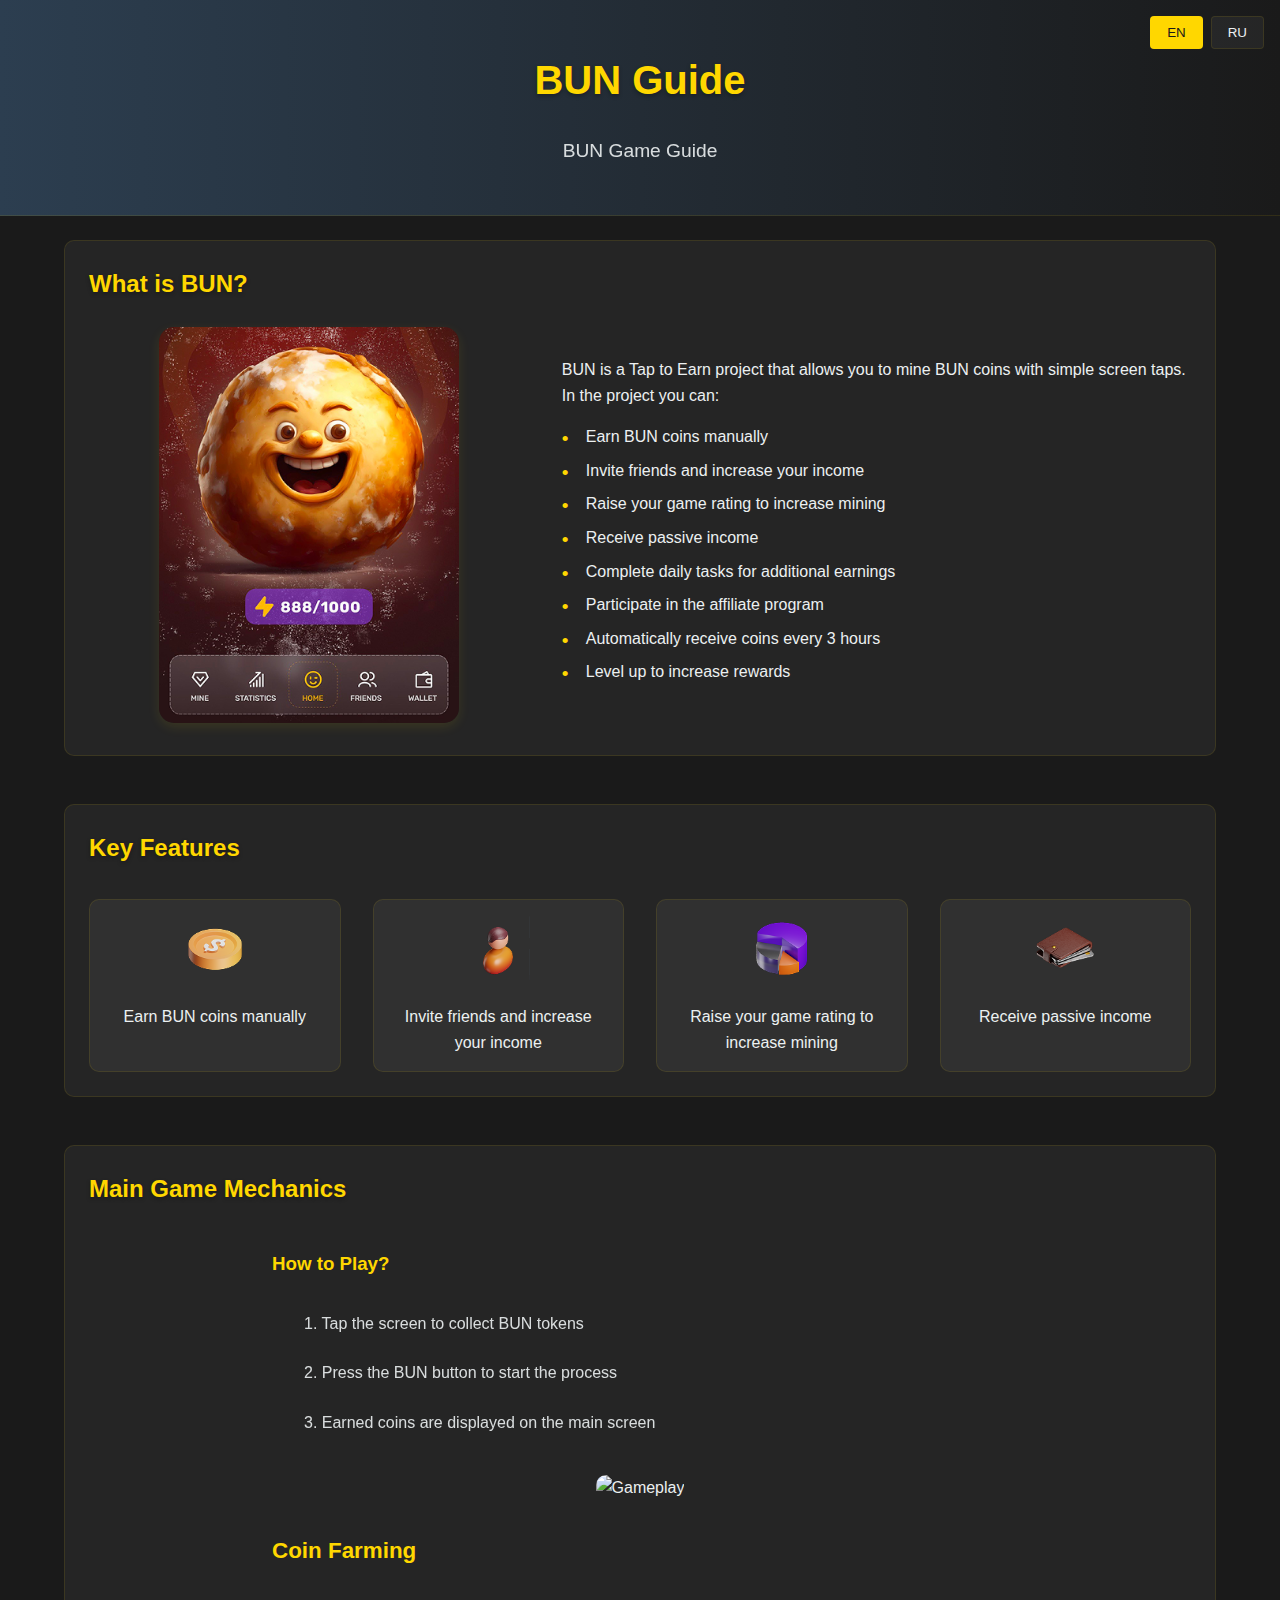
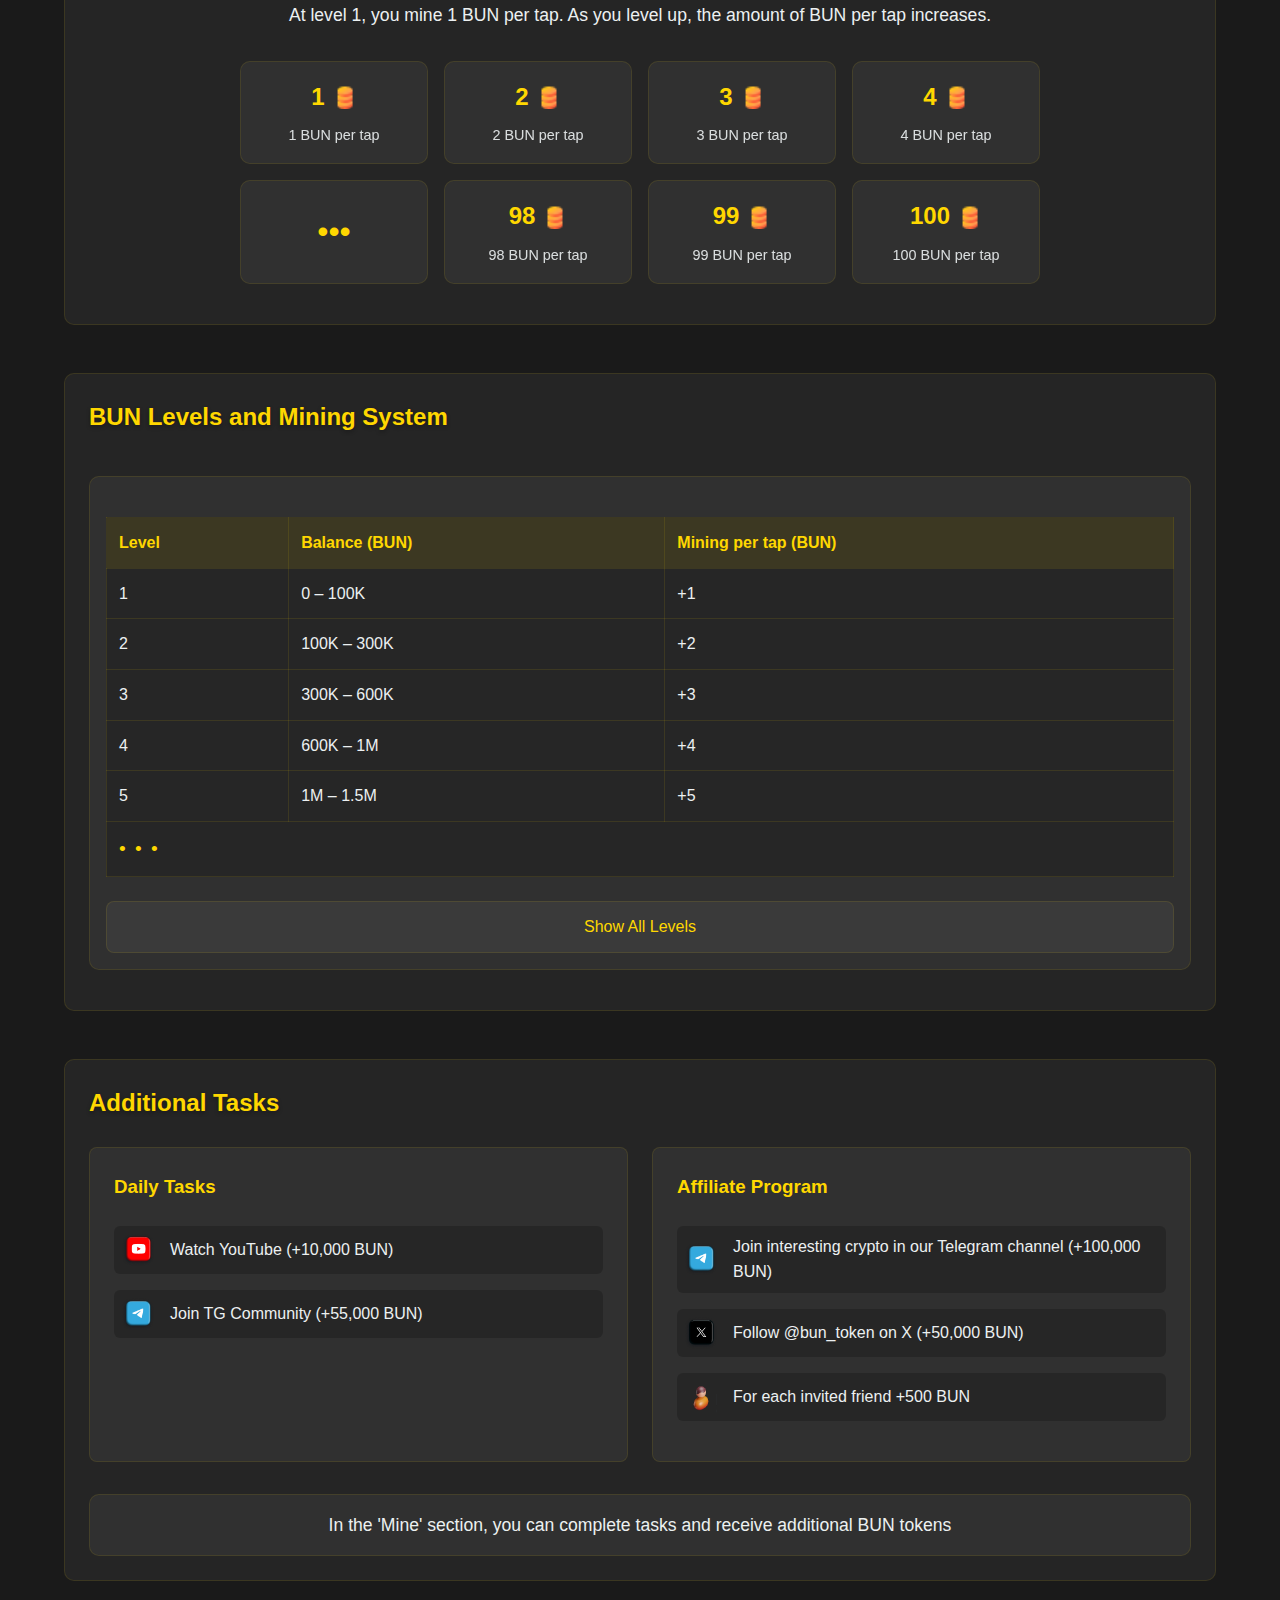
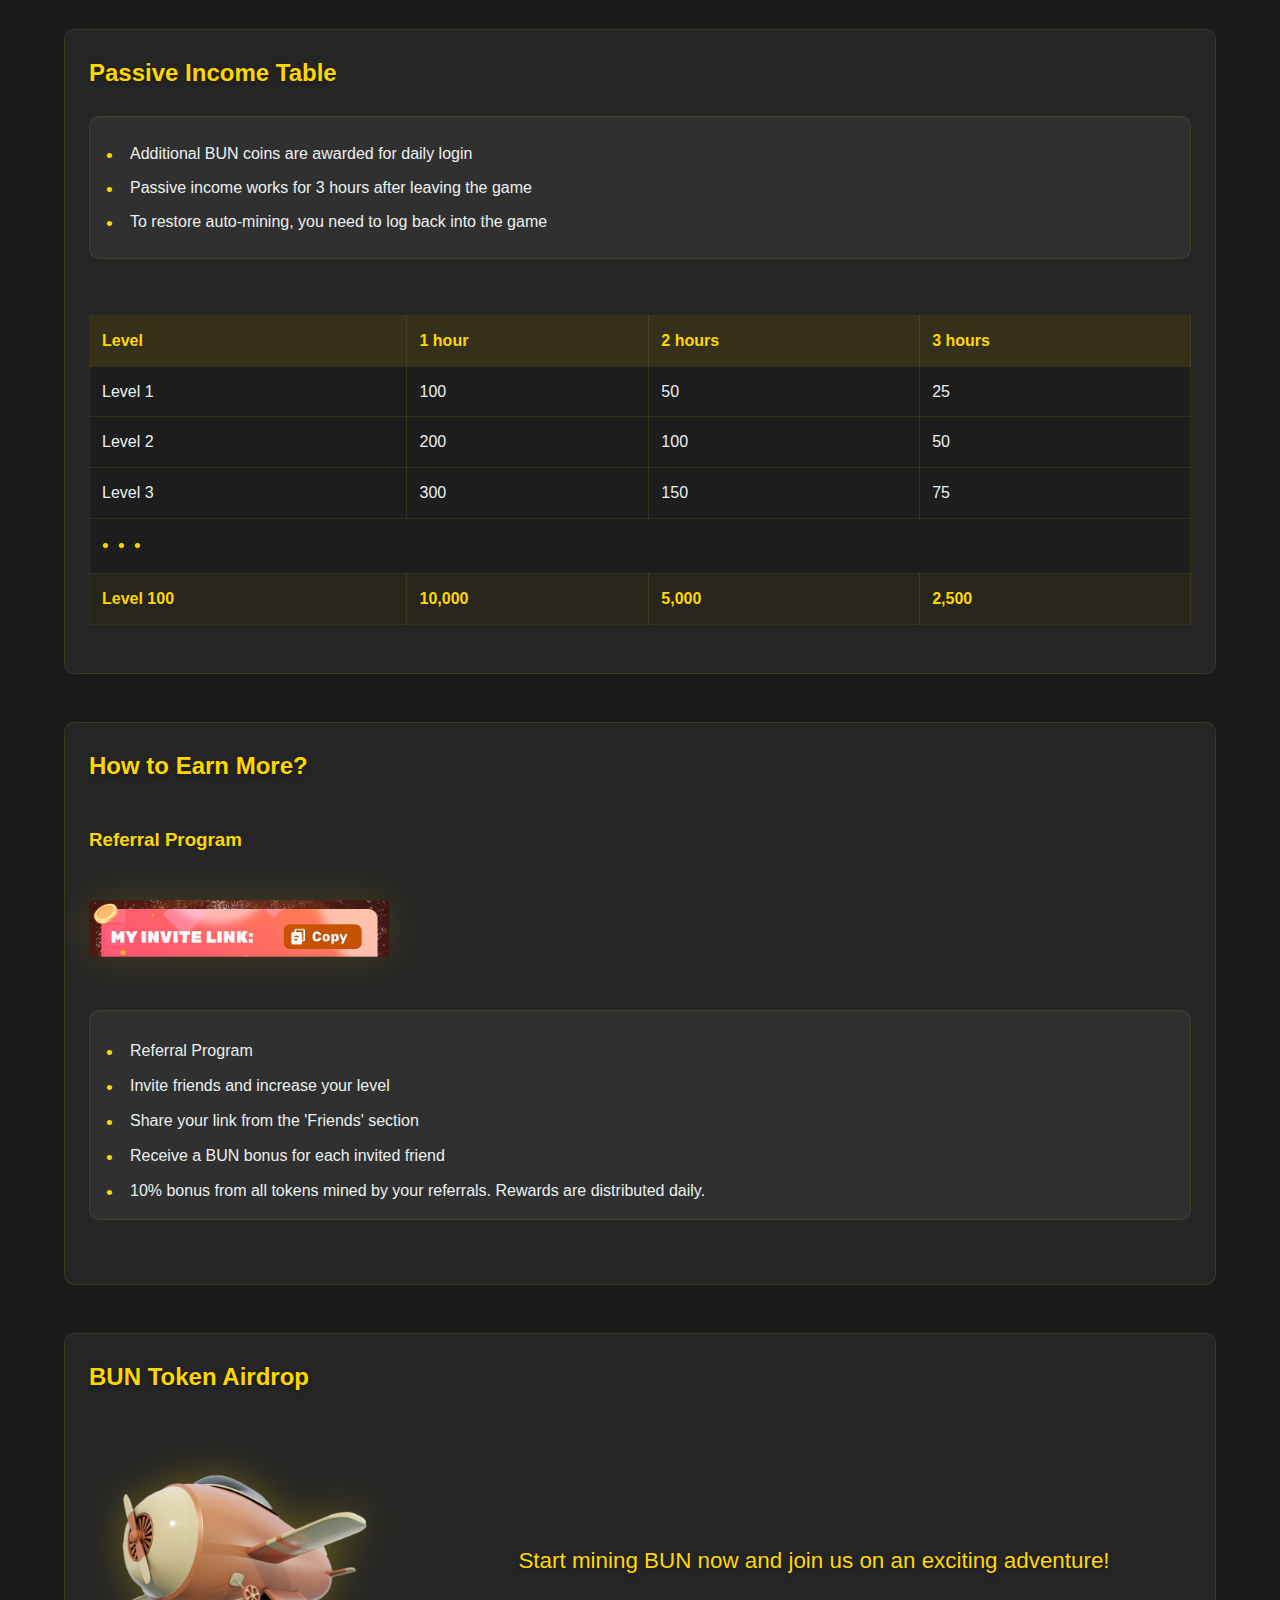
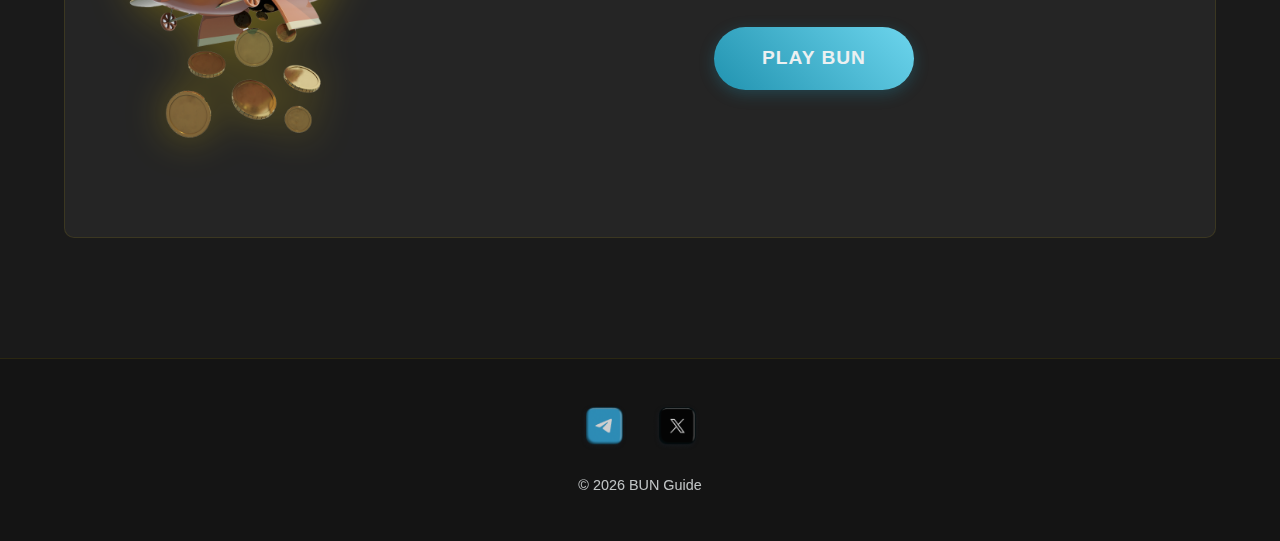
==== commit 4b31cc96: "Update index.html" ====
--- a/index.html
+++ b/index.html
@@ -56,7 +56,7 @@
                     <p data-i18n="features_items.0">Earn BUN coins manually</p>
                 </div>
                 <div class="feature-item">
-                    <img src="img/friends.png" alt="Friends" class="feature-icon">
+                    <img src="img/Friends.png" alt="Friends" class="feature-icon">
                     <p data-i18n="features_items.1">Invite friends and increase your income</p>
                 </div>
                 <div class="feature-item">
@@ -64,7 +64,7 @@
                     <p data-i18n="features_items.2">Raise your game rating to increase mining</p>
                 </div>
                 <div class="feature-item">
-                    <img src="img/wallet.png" alt="Wallet" class="feature-icon">
+                    <img src="img/Wallet.png" alt="Wallet" class="feature-icon">
                     <p data-i18n="features_items.3">Receive passive income</p>
                 </div>
             </div>
@@ -481,4 +481,4 @@
         });
     </script>
 </body>
-</html> +</html> 
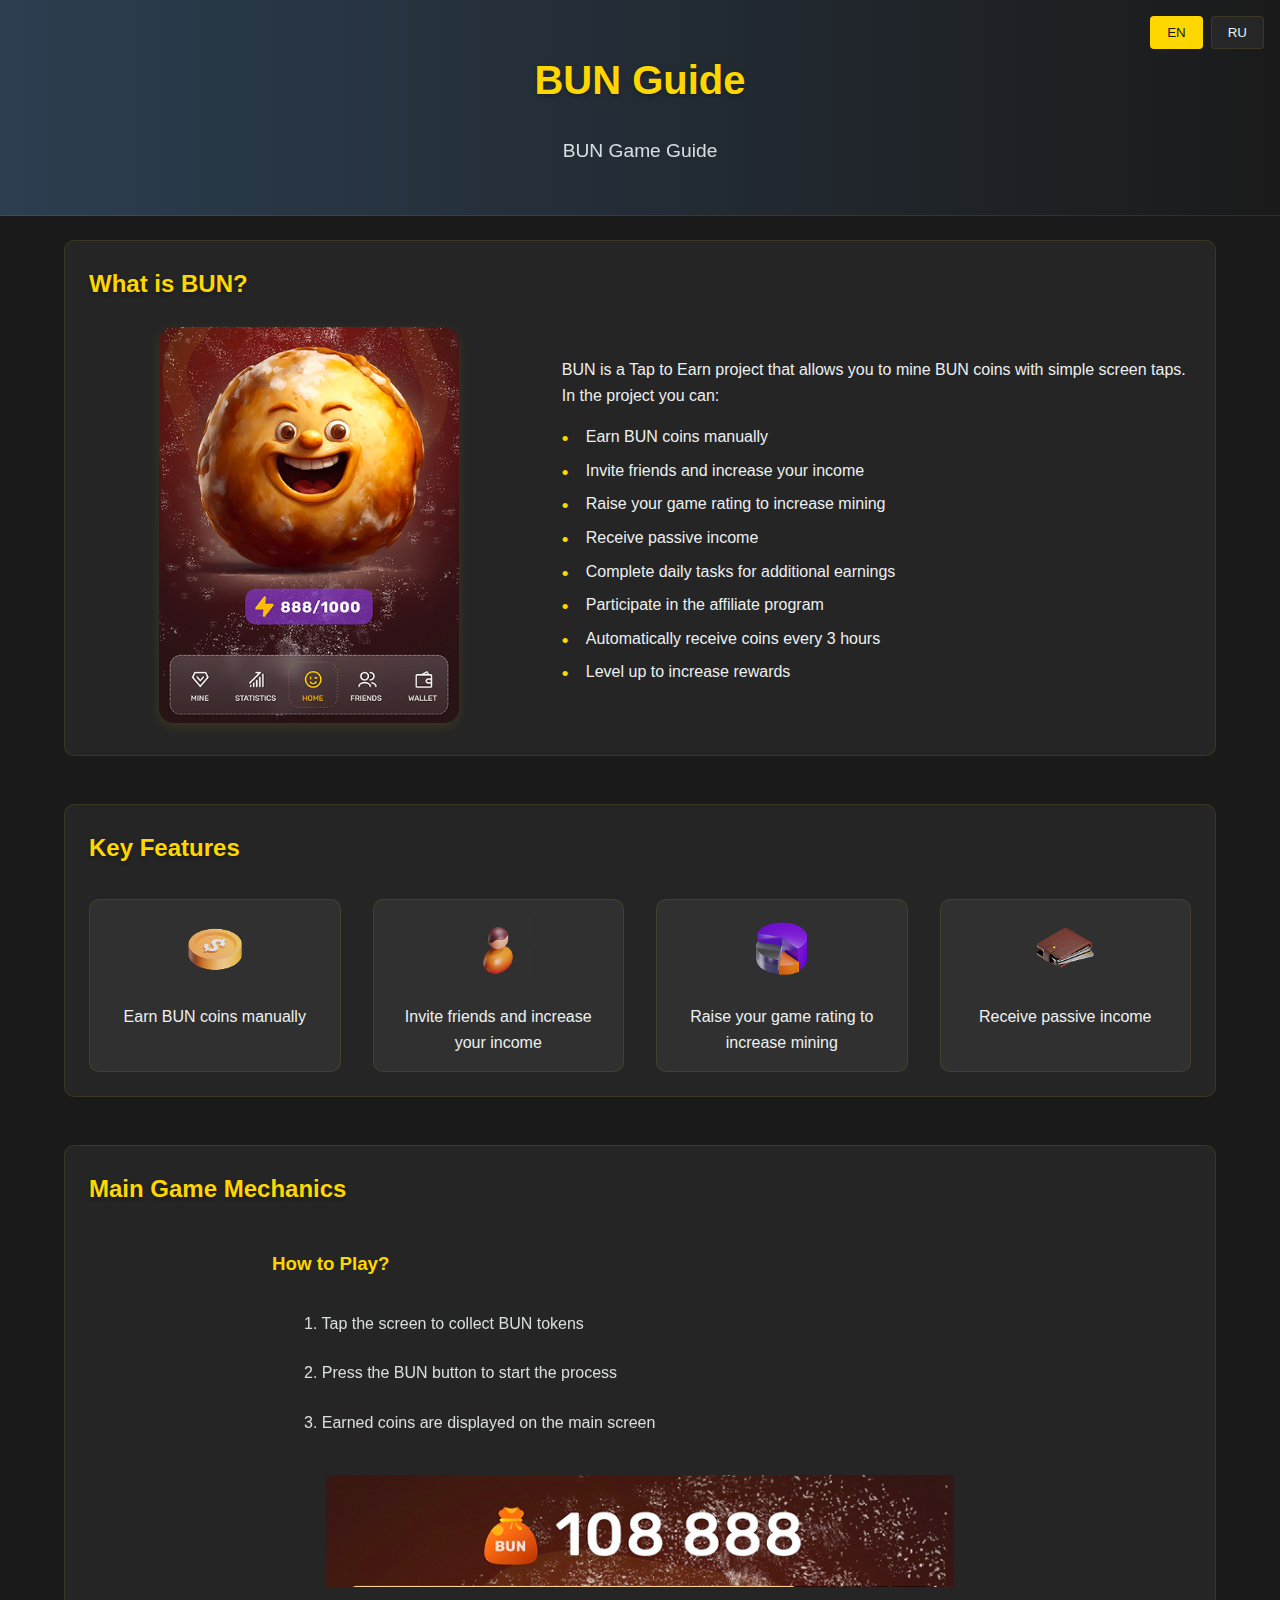
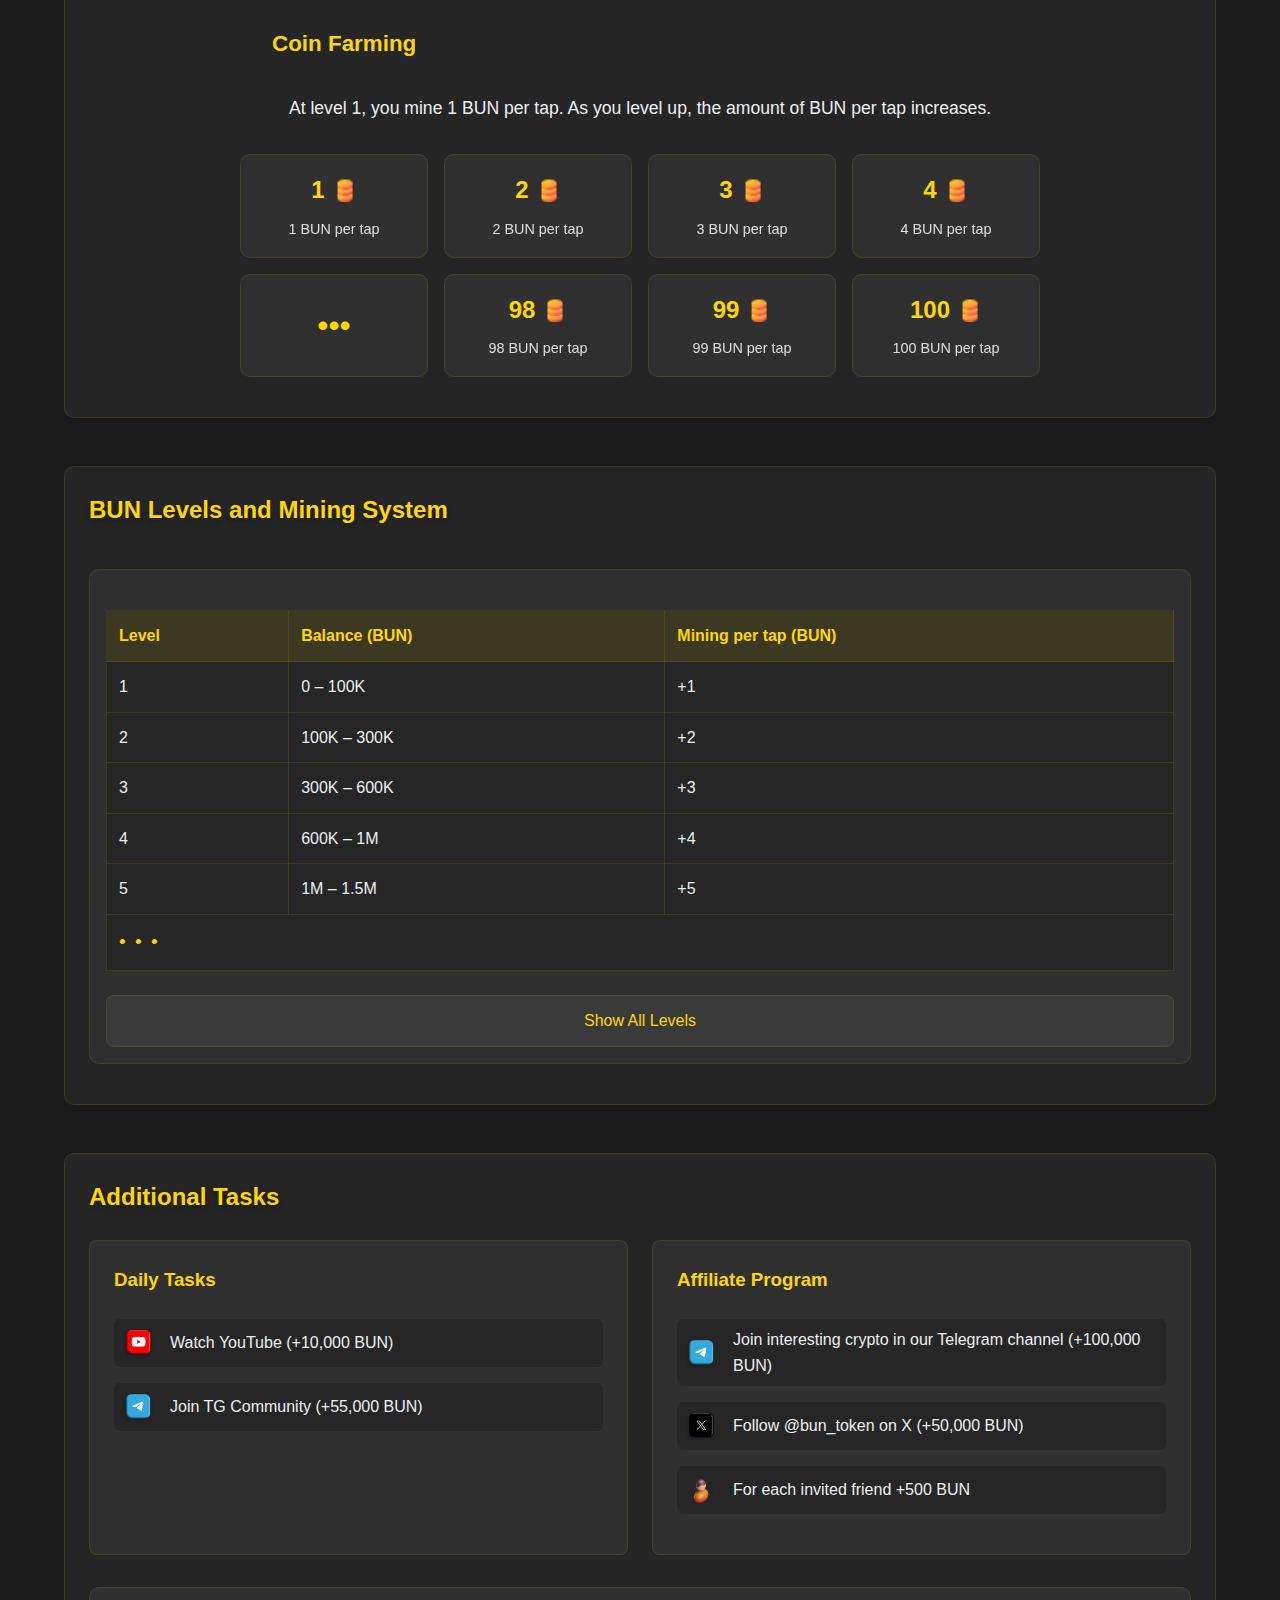
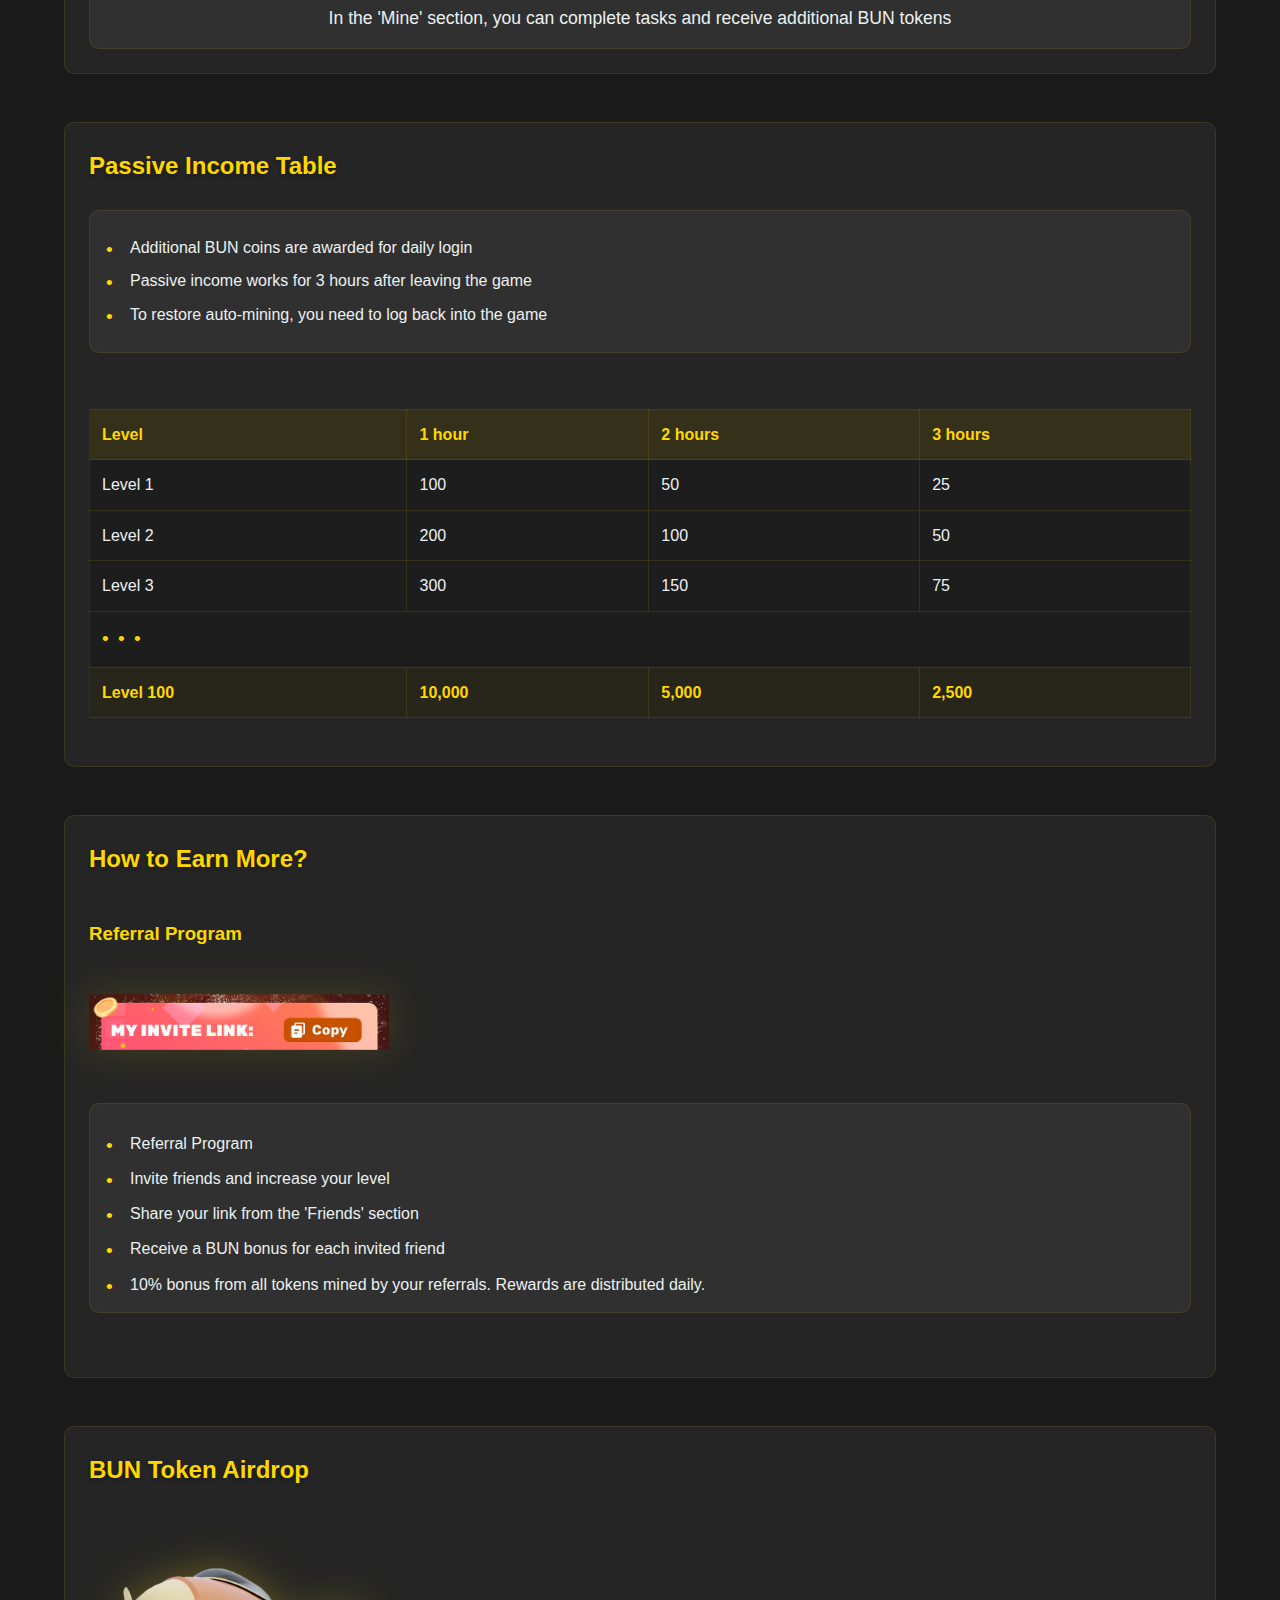
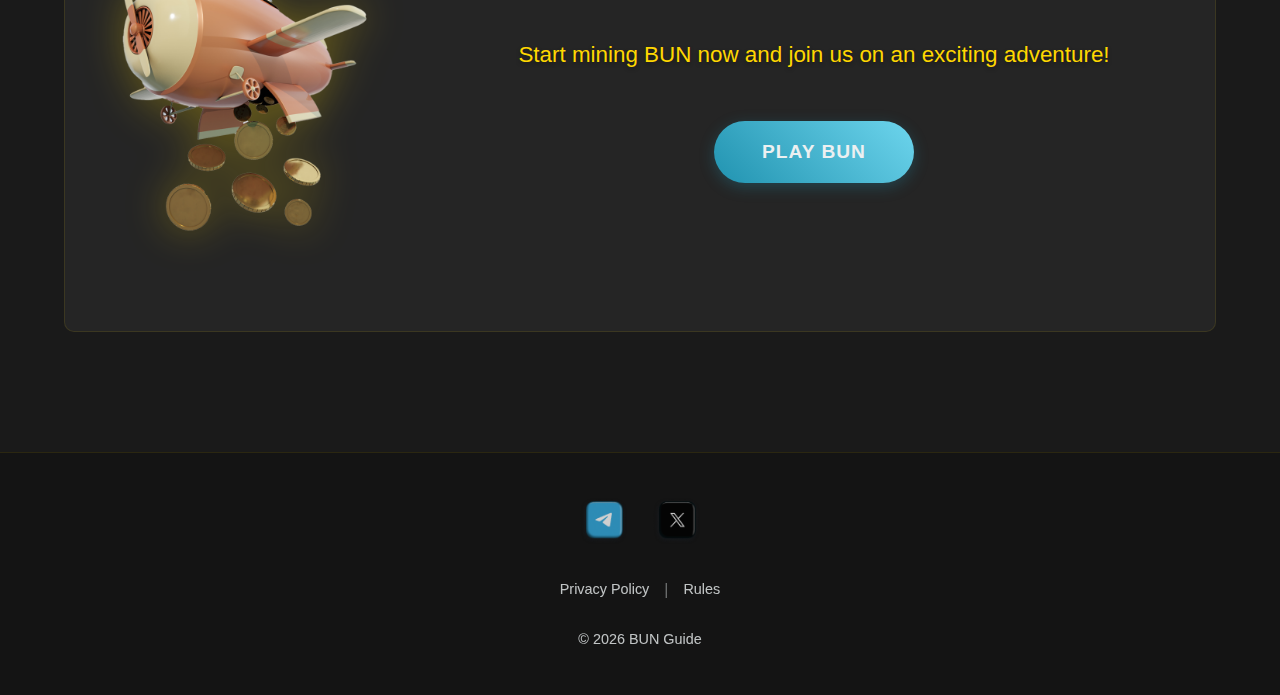
==== commit 5cff2ba2: "Add files via upload" ====
--- a/index.html
+++ b/index.html
@@ -56,7 +56,7 @@
                     <p data-i18n="features_items.0">Earn BUN coins manually</p>
                 </div>
                 <div class="feature-item">
-                    <img src="img/Friends.png" alt="Friends" class="feature-icon">
+                    <img src="img/friends.png" alt="Friends" class="feature-icon">
                     <p data-i18n="features_items.1">Invite friends and increase your income</p>
                 </div>
                 <div class="feature-item">
@@ -64,7 +64,7 @@
                     <p data-i18n="features_items.2">Raise your game rating to increase mining</p>
                 </div>
                 <div class="feature-item">
-                    <img src="img/Wallet.png" alt="Wallet" class="feature-icon">
+                    <img src="img/wallet.png" alt="Wallet" class="feature-icon">
                     <p data-i18n="features_items.3">Receive passive income</p>
                 </div>
             </div>
@@ -388,6 +388,11 @@
                     <img src="img/x.png" alt="X (Twitter)" class="social-icon">
                 </a>
             </div>
+            <div class="footer-links">
+                <a href="privacy-policy.html" class="footer-link">Privacy Policy</a>
+                <span class="footer-separator">|</span>
+                <a href="rules.html" class="footer-link">Rules</a>
+            </div>
             <p class="copyright">© <span id="currentYear"></span> BUN Guide</p>
         </div>
     </footer>
@@ -481,4 +486,4 @@
         });
     </script>
 </body>
-</html> 
+</html> --- a/styles.css
+++ b/styles.css
@@ -506,6 +506,31 @@
     opacity: 0.8;
 }
 
+/* Стили для ссылок в футере */
+.footer-links {
+    display: flex;
+    align-items: center;
+    gap: 15px;
+    margin: 10px 0;
+}
+
+.footer-link {
+    color: var(--light-text);
+    text-decoration: none;
+    font-size: 0.9rem;
+    opacity: 0.8;
+    transition: opacity 0.3s ease;
+}
+
+.footer-link:hover {
+    opacity: 1;
+}
+
+.footer-separator {
+    color: var(--light-text);
+    opacity: 0.4;
+}
+
 /* Медиа-запрос для мобильных устройств */
 @media (max-width: 480px) {
     .social-links {
@@ -515,6 +540,14 @@
     .social-icon {
         width: 48px;
         height: 48px;
+    }
+
+    .footer-links {
+        gap: 10px;
+    }
+
+    .footer-link {
+        font-size: 0.85rem;
     }
 }
 
@@ -1027,4 +1060,206 @@
 main a {
     color: var(--light-text);
     text-decoration: none;
+}
+
+/* Стили для правовых страниц */
+.legal-content {
+    max-width: 800px;
+    margin: 0 auto;
+    padding: 2rem;
+}
+
+.legal-content h2 {
+    color: var(--secondary-color);
+    margin-bottom: 1.5rem;
+}
+
+.legal-content h3 {
+    color: var(--light-text);
+    margin: 2rem 0 1rem;
+}
+
+.legal-content p {
+    margin: 1rem 0;
+    line-height: 1.6;
+}
+
+.legal-content ul {
+    list-style: none;
+    padding-left: 1.5rem;
+    margin: 1rem 0;
+}
+
+.legal-content ul li {
+    margin: 0.5rem 0;
+    position: relative;
+}
+
+.legal-content ul li::before {
+    content: "•";
+    color: var(--secondary-color);
+    position: absolute;
+    left: -1.5rem;
+}
+
+.rules-container,
+.privacy-container {
+    background: var(--card-bg);
+    border-radius: 10px;
+    padding: 2rem;
+    border: 1px solid rgba(255, 215, 0, 0.1);
+}
+
+@media (max-width: 768px) {
+    .legal-content {
+        padding: 1rem;
+    }
+
+    .rules-container,
+    .privacy-container {
+        padding: 1.5rem;
+    }
+}
+
+/* Дополнительные стили для Terms and Conditions */
+.important-notice {
+    background: rgba(255, 215, 0, 0.1);
+    padding: 1.5rem;
+    border-radius: 8px;
+    margin: 1.5rem 0;
+    font-weight: 500;
+}
+
+.last-updated {
+    margin-top: 2rem;
+    font-style: italic;
+    opacity: 0.8;
+}
+
+.rules-container h2 {
+    color: var(--secondary-color);
+    margin-bottom: 2rem;
+    font-size: 1.8rem;
+}
+
+.rules-container h3 {
+    color: var(--light-text);
+    margin: 2.5rem 0 1.5rem;
+    font-size: 1.4rem;
+}
+
+.rules-container p {
+    margin: 1rem 0;
+    line-height: 1.6;
+    text-align: justify;
+    padding-right: 1rem;
+}
+
+.rules-container .important-notice {
+    background: rgba(255, 215, 0, 0.1);
+    padding: 1.5rem;
+    border-radius: 8px;
+    margin: 1.5rem 0;
+    font-weight: 500;
+}
+
+.rules-container ul {
+    list-style-type: disc;
+    margin: 1rem 0 1rem 2rem;
+}
+
+.rules-container ul li {
+    margin: 0.5rem 0;
+    line-height: 1.6;
+}
+
+.rules-container .last-updated {
+    margin-top: 3rem;
+    font-style: italic;
+    opacity: 0.8;
+    text-align: right;
+}
+
+/* Медиа-запрос для мобильных устройств */
+@media (max-width: 768px) {
+    .rules-container {
+        padding: 1rem;
+    }
+
+    .rules-container h2 {
+        font-size: 1.6rem;
+    }
+
+    .rules-container h3 {
+        font-size: 1.3rem;
+    }
+
+    .rules-container p {
+        padding-right: 0;
+    }
+}
+
+/* Дополнительные стили для Privacy Policy */
+.privacy-container h4 {
+    margin-top: 1.5rem;
+    color: var(--light-text);
+    font-size: 1.1rem;
+}
+
+.privacy-container ul {
+    margin-left: 1.5rem;
+    margin-bottom: 1rem;
+}
+
+.privacy-container ul li {
+    margin: 0.5rem 0;
+}
+
+.privacy-container p {
+    margin: 1rem 0;
+    line-height: 1.6;
+}
+
+.privacy-container .important-notice {
+    background: rgba(255, 215, 0, 0.1);
+    padding: 1.5rem;
+    border-radius: 8px;
+    margin: 1.5rem 0;
+    font-weight: 500;
+}
+
+/* Дополнительные стили для форматирования Privacy Policy */
+.policy-intro {
+    margin-bottom: 2rem;
+}
+
+.subsection {
+    margin-left: 1.5rem;
+    margin-bottom: 1.5rem;
+}
+
+.privacy-container h3 {
+    margin-top: 2.5rem;
+    color: var(--secondary-color);
+    font-size: 1.3rem;
+}
+
+.privacy-container h4 {
+    margin-top: 1.5rem;
+    color: var(--light-text);
+    font-size: 1.1rem;
+}
+
+.privacy-container ul {
+    margin-left: 1.5rem;
+    margin-bottom: 1rem;
+}
+
+.privacy-container ul li {
+    margin: 0.5rem 0;
+}
+
+.privacy-container p {
+    margin: 1rem 0;
+    line-height: 1.6;
 } 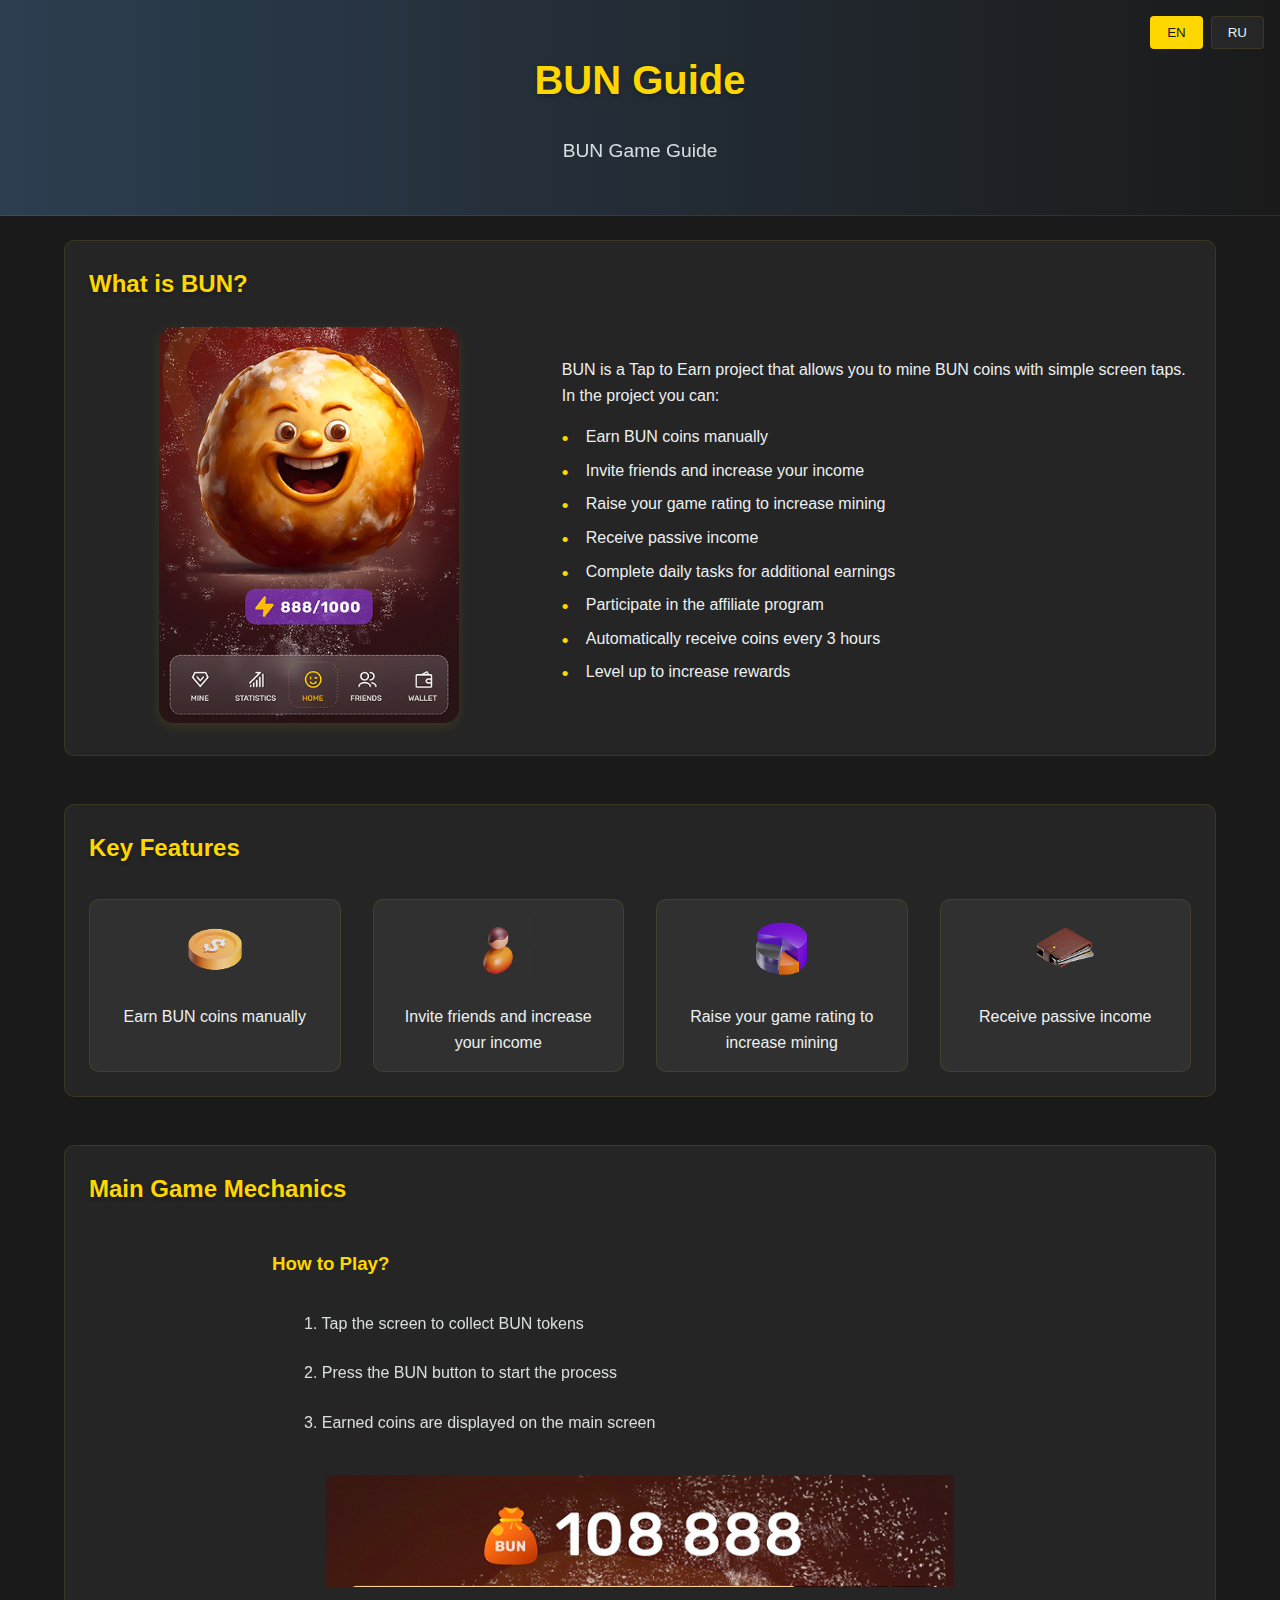
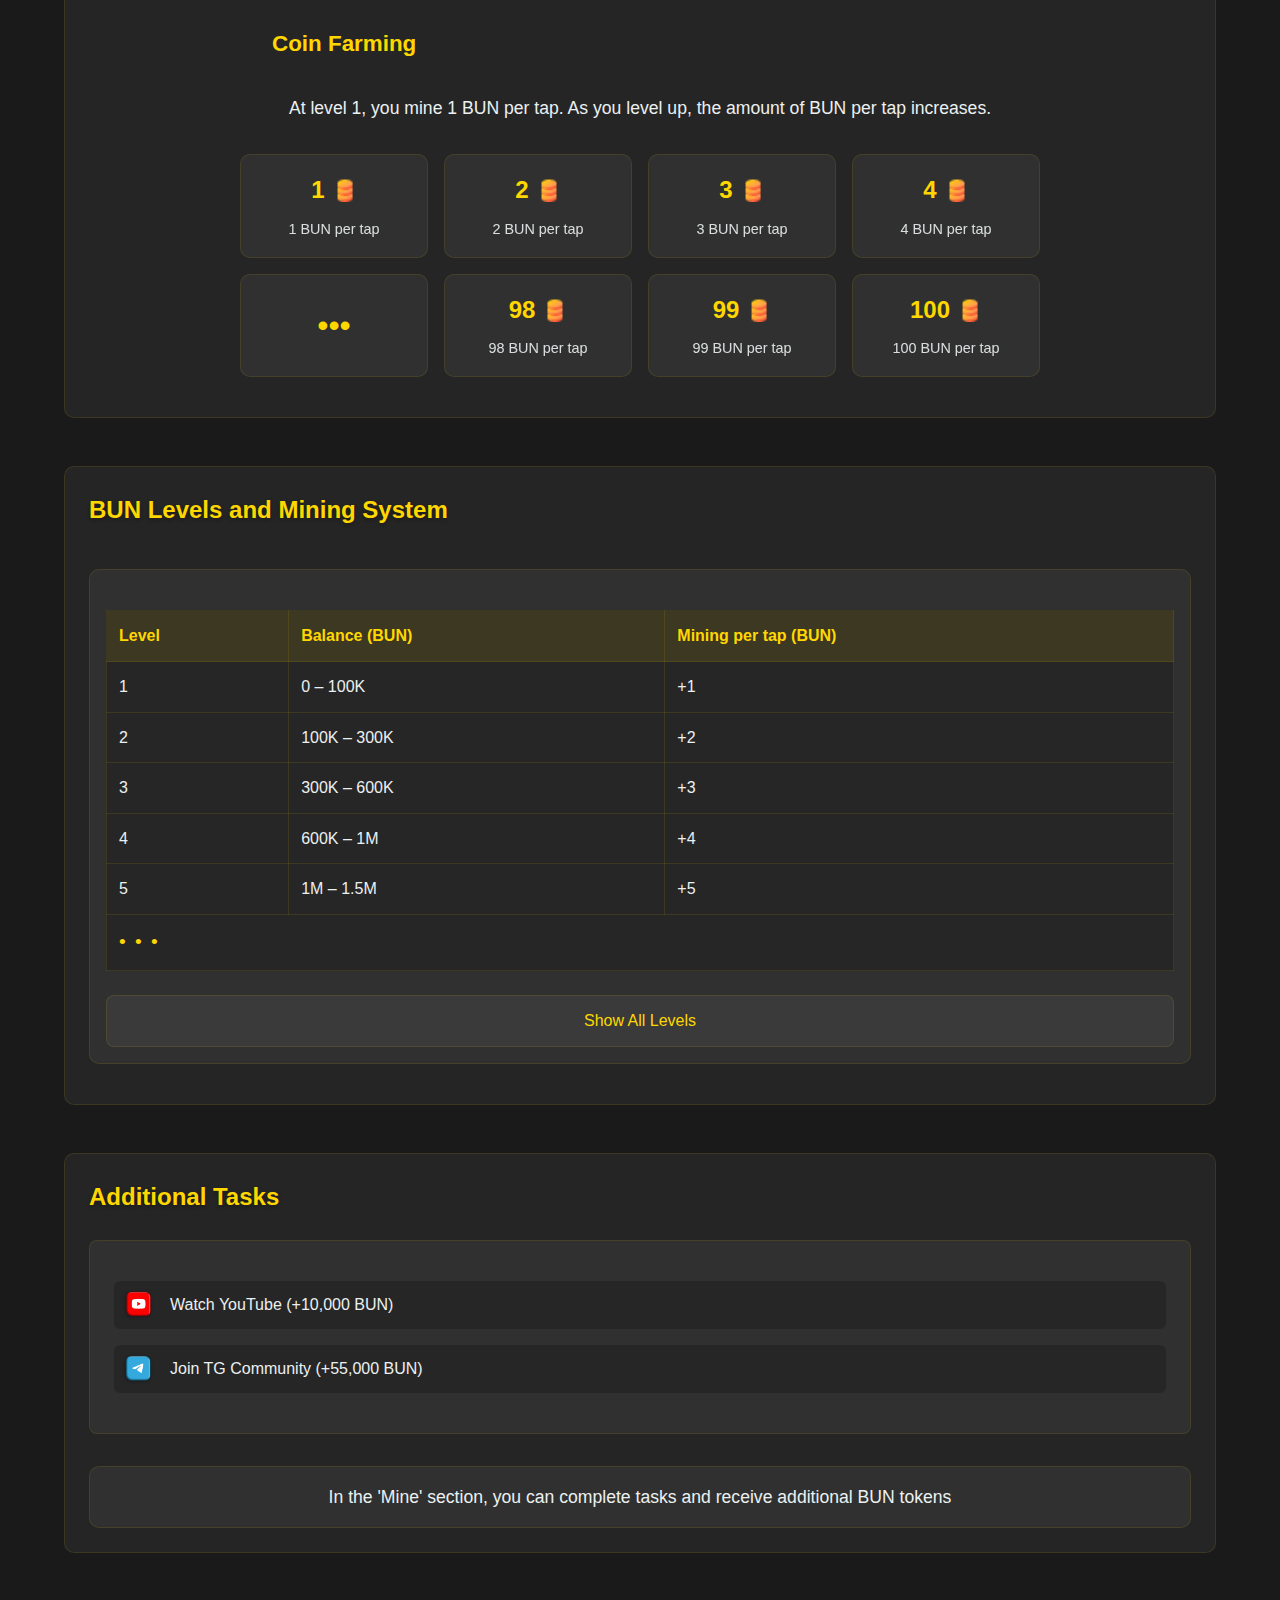
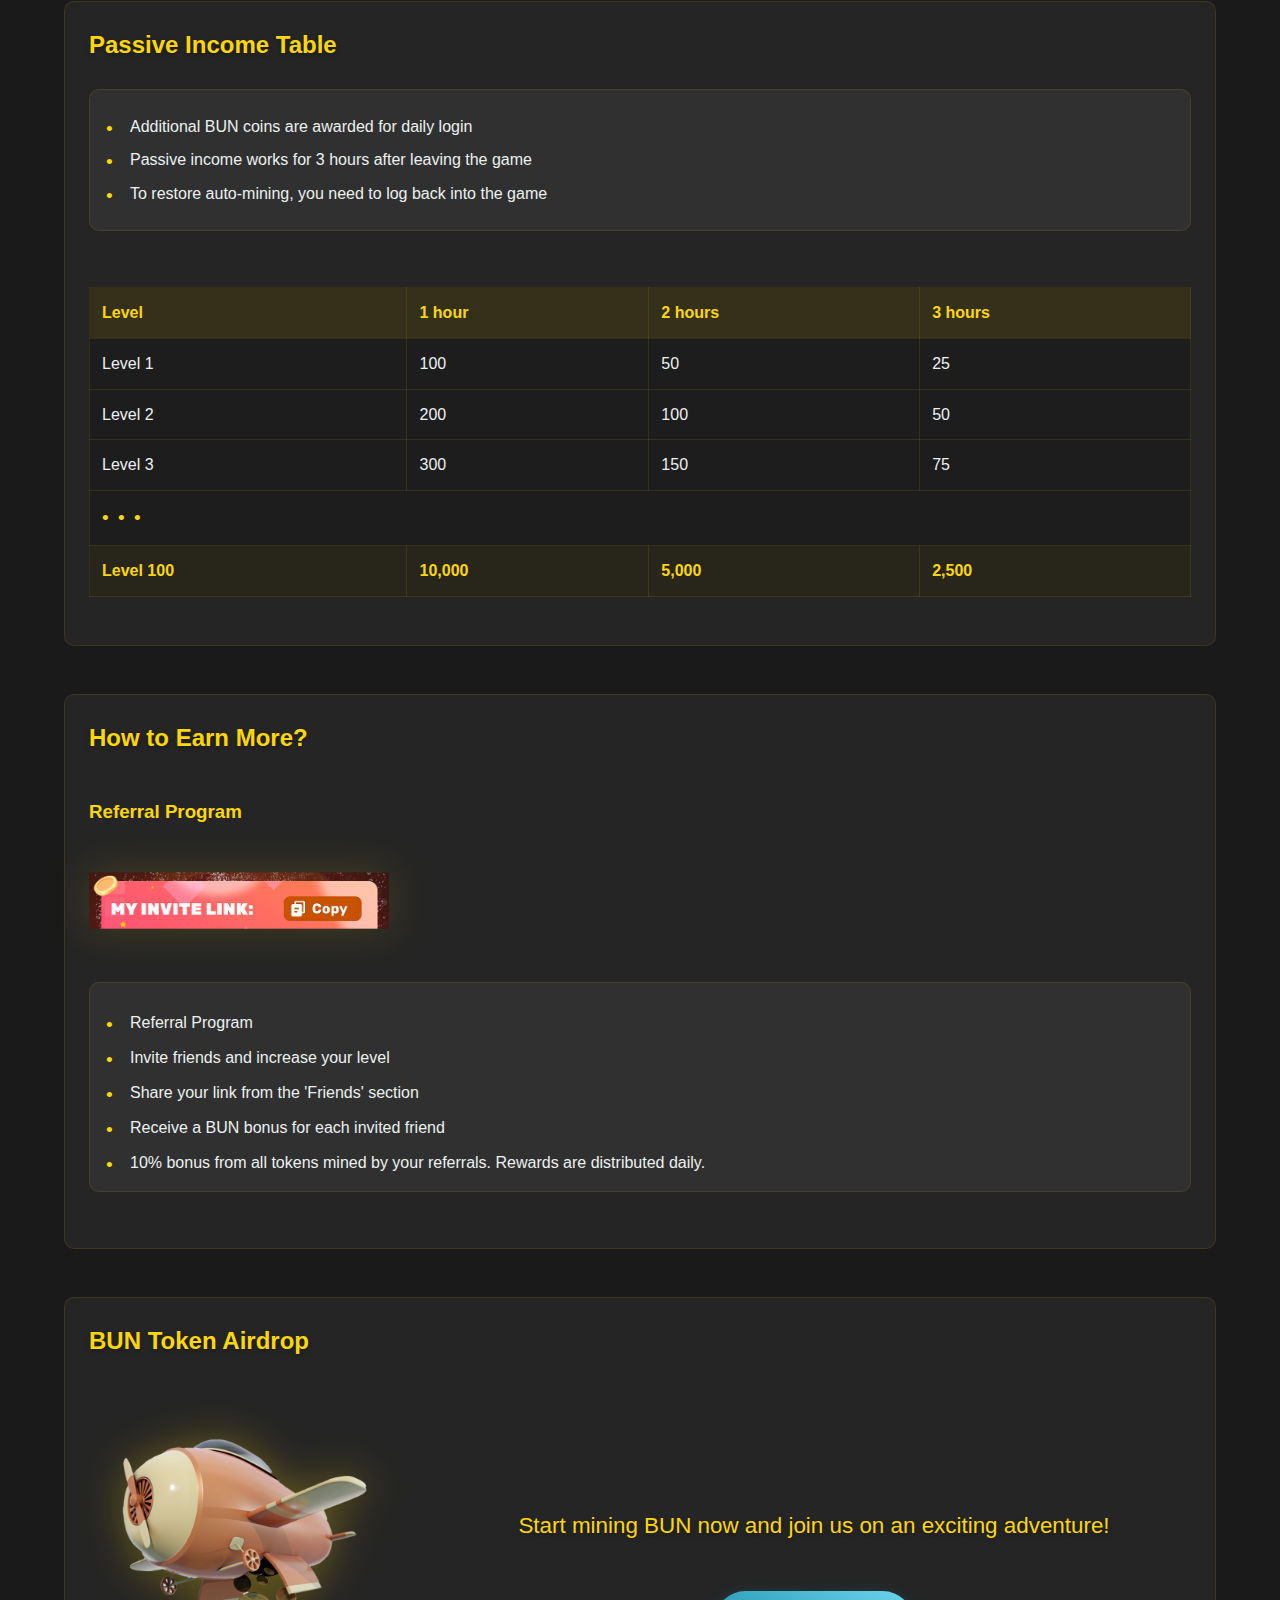
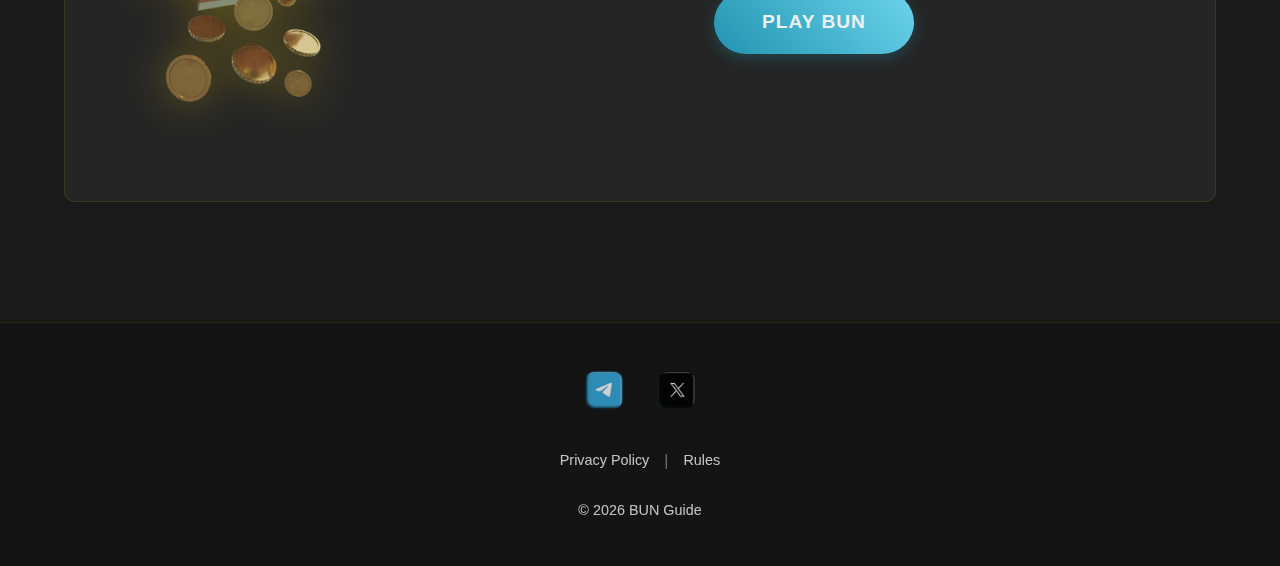
==== commit 071f9a33: "Add files via upload" ====
--- a/index.html
+++ b/index.html
@@ -250,7 +250,6 @@
             <h2 data-i18n="tasks_title">Additional Tasks</h2>
             <div class="tasks-container">
                 <div class="task">
-                    <h3 data-i18n="daily_tasks">Daily Tasks</h3>
                     <div class="task-item" data-task-key="youtube">
                         <img src="img/youtube.png" alt="YouTube" class="task-icon">
                         <p data-i18n="daily_tasks_items.youtube">Watch YouTube (+10,000 BUN)</p>
@@ -258,29 +257,6 @@
                     <div class="task-item" data-task-key="telegram">
                         <img src="img/telegram.png" alt="Telegram" class="task-icon">
                         <p data-i18n="daily_tasks_items.telegram">Join TG Community (+55,000 BUN)</p>
-                    </div>
-                </div>
-                <div class="task">
-                    <h3 data-i18n="affiliate_program">Affiliate Program</h3>
-                    <div class="task-item" data-task-key="telegram_channel">
-                        <img src="img/telegram.png" alt="Telegram Channel" class="task-icon">
-                        <p>
-                            <a href="https://t.me/buntoken" target="_blank" class="social-link" data-i18n="affiliate_items.telegram">
-                                Join our Telegram channel (+100,000 BUN)
-                            </a>
-                        </p>
-                    </div>
-                    <div class="task-item" data-task-key="twitter">
-                        <img src="img/x.png" alt="X (Twitter)" class="task-icon">
-                        <p>
-                            <a href="https://x.com/bun_token" target="_blank" class="social-link" data-i18n="affiliate_items.twitter">
-                                Follow on X (+50,000 BUN)
-                            </a>
-                        </p>
-                    </div>
-                    <div class="task-item" data-task-key="invite">
-                        <img src="img/invite.png" alt="Invite" class="task-icon">
-                        <p data-i18n="affiliate_items.invite">For each invited friend +500 BUN</p>
                     </div>
                 </div>
             </div>
--- a/styles.css
+++ b/styles.css
@@ -1262,4 +1262,19 @@
 .privacy-container p {
     margin: 1rem 0;
     line-height: 1.6;
+}
+
+/* Удаляем стили для секции Партнерская программа */
+.referral-section {
+    text-align: center;
+    padding: 2rem 0;
+}
+
+.referral-info {
+    margin: 1rem 0;
+}
+
+.referral-info a {
+    color: var(--light-text);
+    text-decoration: none;
 } 